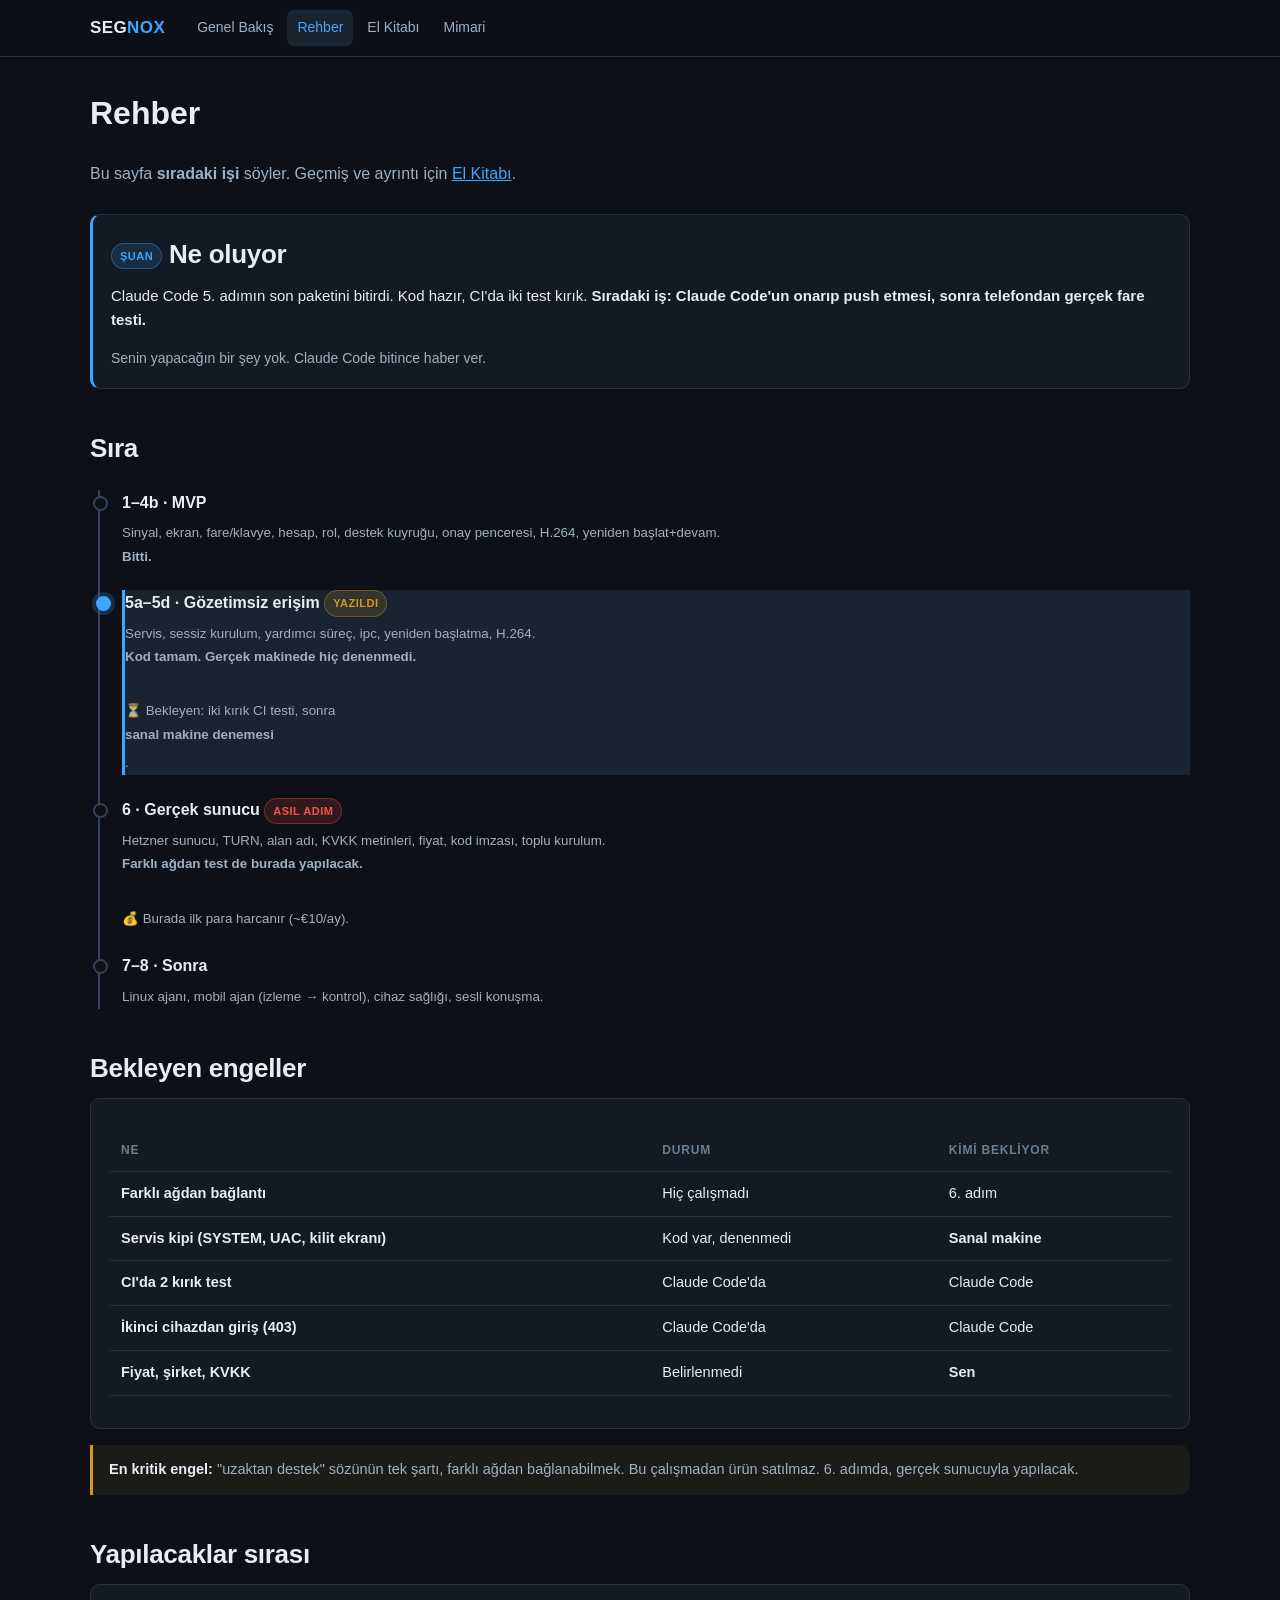
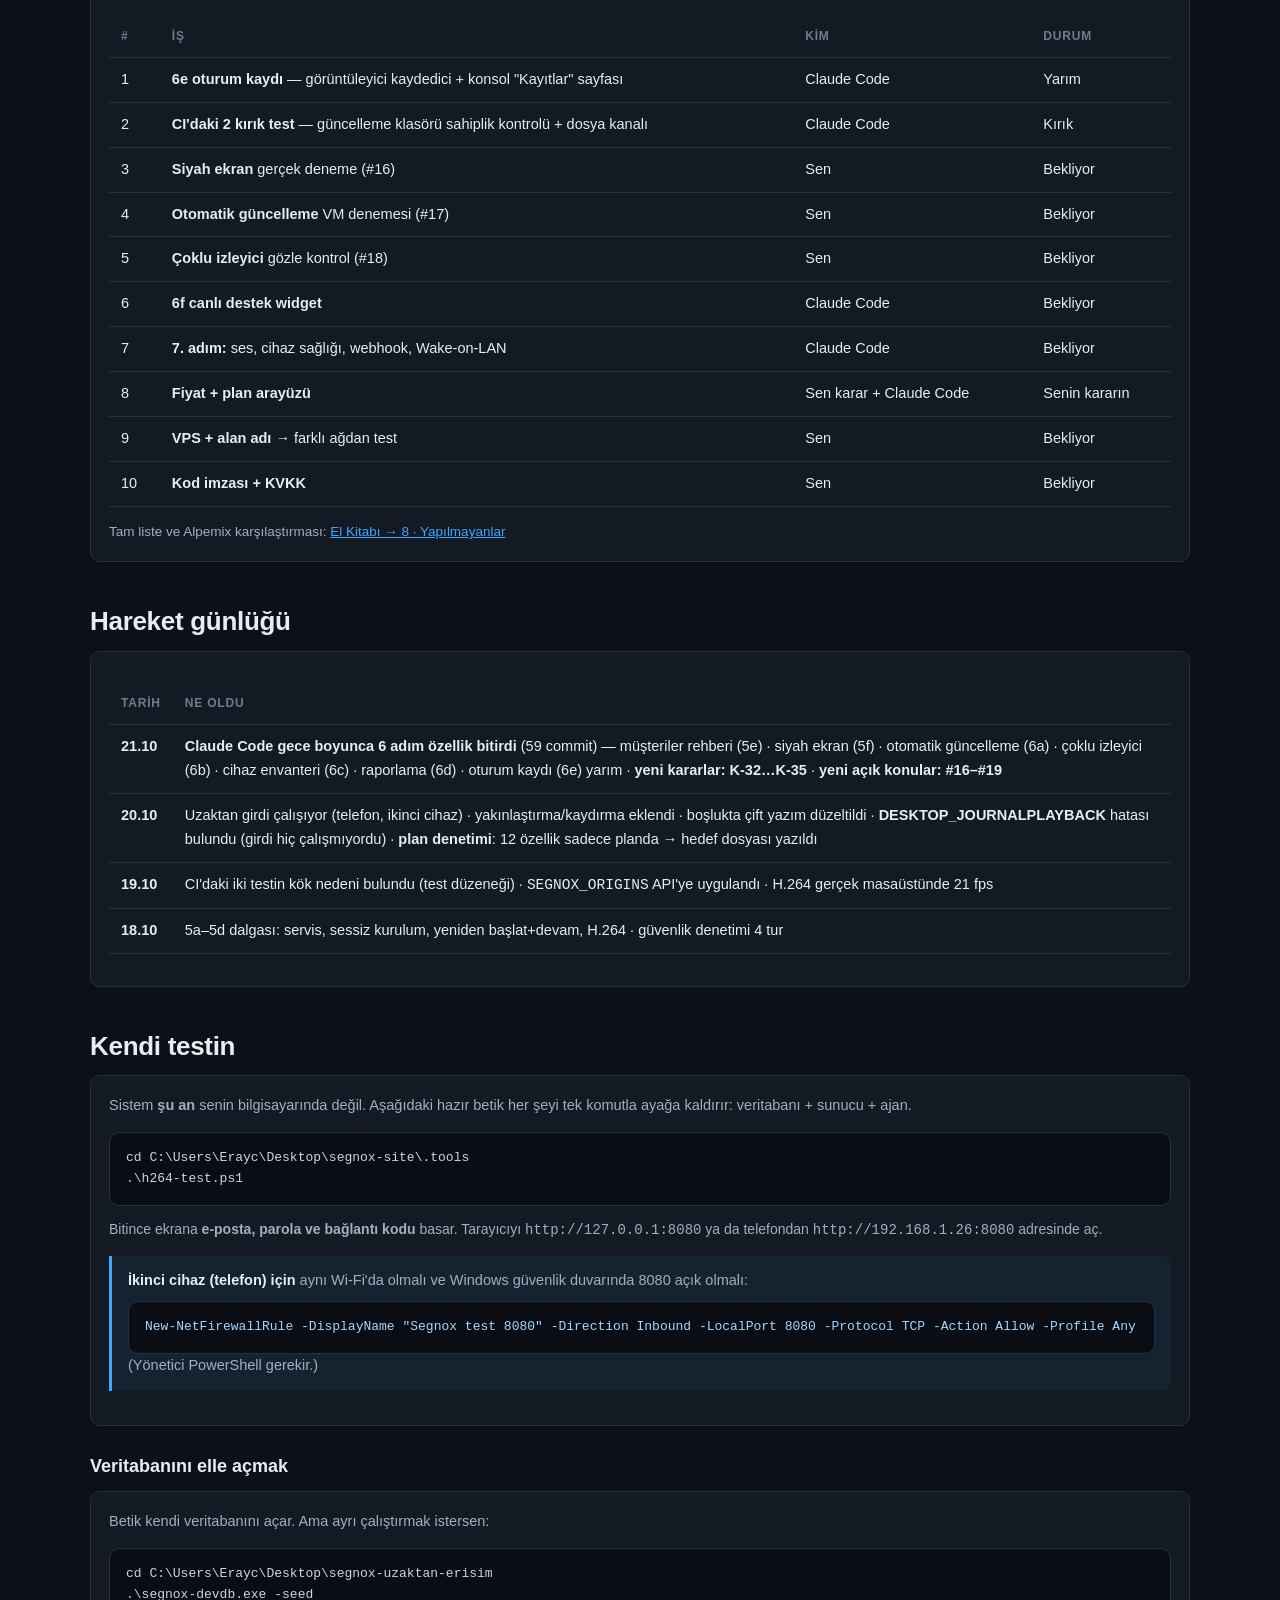
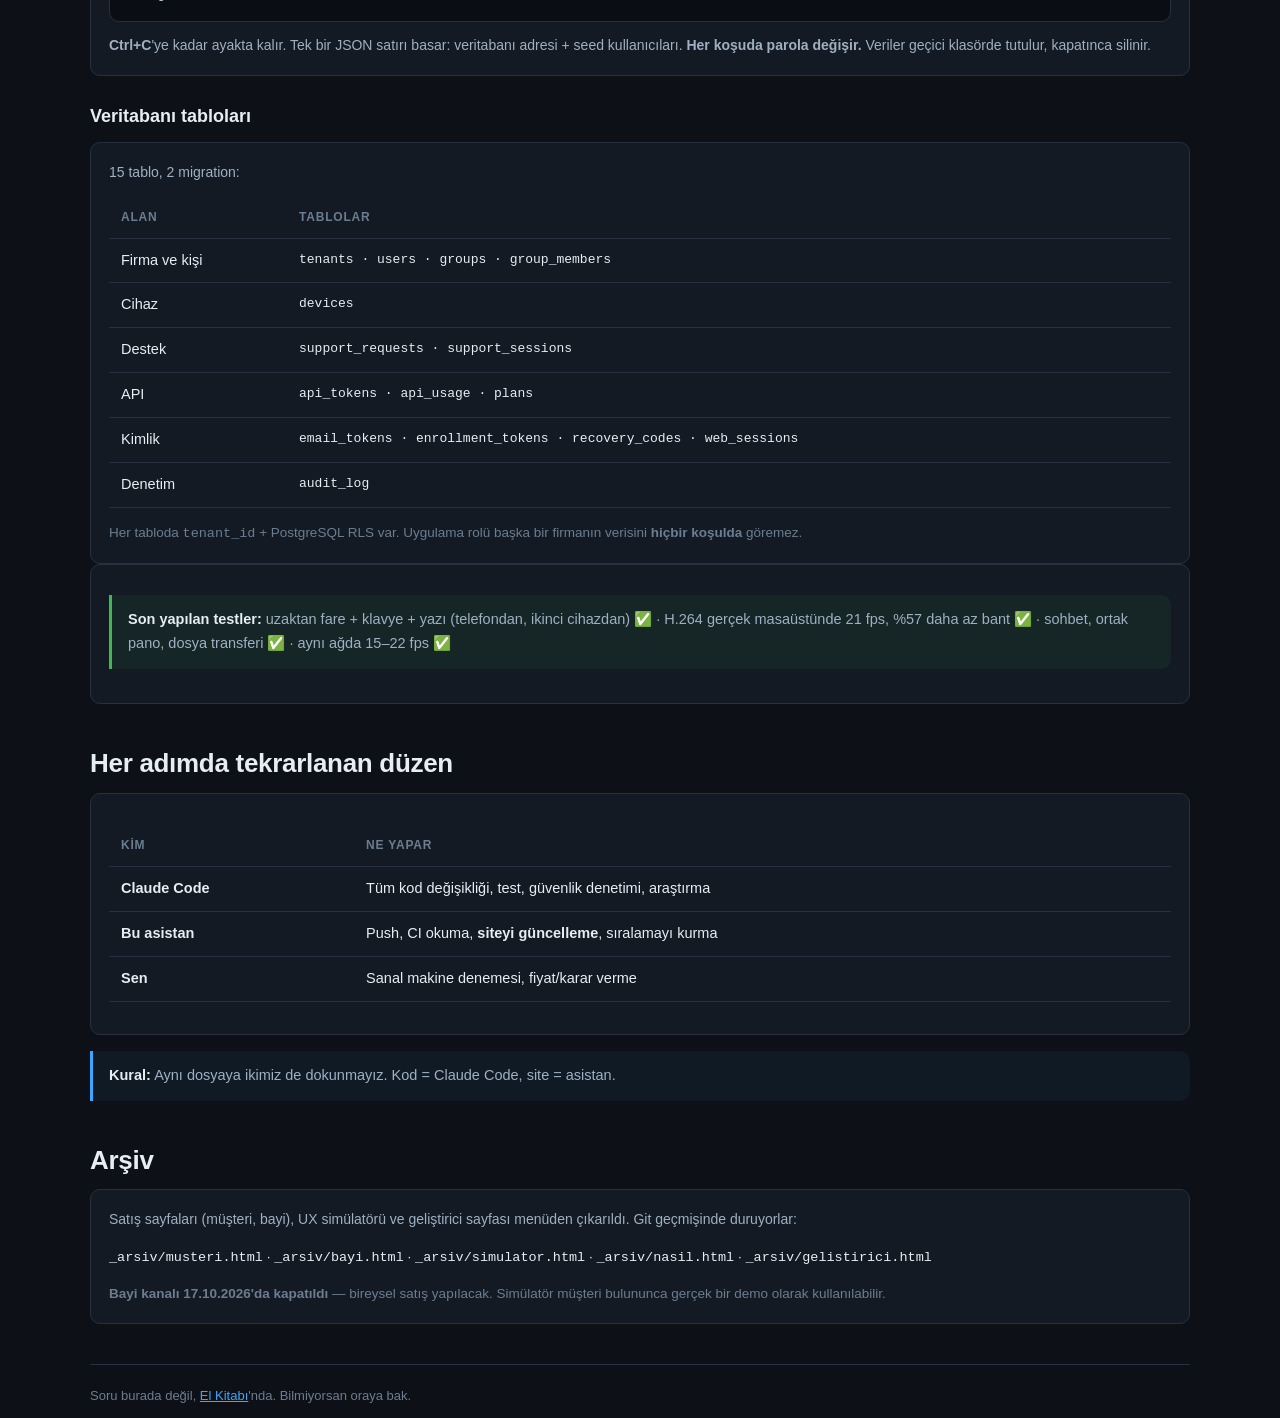
==== basla.html @ 02cedf03 "Site 21.10: 6 adim ozellik bitti (musteriler, siyah ekran, guncelleme, coklu izleyici, envanter, rap" ====
<!DOCTYPE html>
<html lang="tr">
<head>
<meta charset="utf-8">
<meta name="viewport" content="width=device-width,initial-scale=1">
<title>Segnox — Rehber</title>
<meta name="description" content="Segnox'un sıradaki adımları ve test sırası.">
<link rel="stylesheet" href="assets/style.css">
<style>
  .now { border-left:3px solid var(--acc); background:var(--bg3) }
  code.i { background:var(--bg3); border:1px solid var(--line2); border-radius:5px;
           padding:1px 6px; font-family:var(--mono); font-size:13px; color:var(--acc) }
</style>
</head>
<body>

<nav class="top">
  <div class="wrap">
    <a class="brand" href="index.html">SEG<span>NOX</span></a>
    <div class="links">
      <a href="index.html">Genel Bak&#305;&#351;</a>
      <a href="basla.html" class="on">Rehber</a>
      <a href="bilgi.html">El Kitab&#305;</a>
      <a href="mimari.html">Mimari</a>
    </div>
  </div>
</nav>

<div class="wrap">

<h1 style="margin-top:30px">Rehber</h1>
<p class="sub">Bu sayfa <b>sıradaki işi</b> söyler. Geçmiş ve ayrıntı için
<a href="bilgi.html">El Kitabı</a>.</p>

<!-- ============ SIMDI ============ -->
<div class="card" style="border-left:3px solid var(--acc);margin-top:22px">
  <h2 style="margin-top:0"><span class="badge b-info">&#351;UAN</span> Ne oluyor</h2>
  <p style="font-size:15px">
    Claude Code 5. adımın son paketini bitirdi. Kod hazır, CI'da iki test kırık.
    <b>Sıradaki iş: Claude Code'un onarıp push etmesi, sonra telefondan gerçek
    fare testi.</b>
  </p>
  <p style="font-size:14px;color:var(--fg2)">
    Senin yapacağın bir şey yok. Claude Code bitince haber ver.
  </p>
</div>

<!-- ============ ADIMLAR ============ -->
<h2 style="margin-top:38px">Sıra</h2>

<div class="tl">
  <div class="ev done">
    <b>1–4b · MVP</b>
    <small>Sinyal, ekran, fare/klavye, hesap, rol, destek kuyruğu, onay penceresi,
      H.264, yeniden başlat+devam. <b>Bitti.</b></small>
  </div>
  <div class="ev now">
    <b>5a–5d · Gözetimsiz erişim <span class="badge b-warn">YAZILDI</span></b>
    <small>
      Servis, sessiz kurulum, yardımcı süreç, ipc, yeniden başlatma, H.264.
      <b>Kod tamam. Gerçek makinede hiç denenmedi.</b><br>
      ⏳ Bekleyen: iki kırık CI testi, sonra <b>sanal makine denemesi</b>.
    </small>
  </div>
  <div class="ev">
    <b>6 · Gerçek sunucu <span class="badge b-bad">ASIL ADIM</span></b>
    <small>Hetzner sunucu, TURN, alan adı, KVKK metinleri, fiyat, kod imzası,
      toplu kurulum. <b>Farklı ağdan test de burada yapılacak.</b><br>
      💰 Burada ilk para harcanır (~€10/ay).
    </small>
  </div>
  <div class="ev">
    <b>7–8 · Sonra</b>
    <small>Linux ajanı, mobil ajan (izleme → kontrol), cihaz sağlığı,
      sesli konuşma.</small>
  </div>
</div>

<!-- ============ ENGELLI ============ -->
<h2 style="margin-top:38px">Bekleyen engeller</h2>

<div class="card">
<table>
<tr><th>Ne</th><th>Durum</th><th>Kimi bekliyor</th></tr>
<tr><td><b>Farklı ağdan bağlantı</b></td>
    <td class="no">Hiç çalışmadı</td><td>6. adım</td></tr>
<tr><td><b>Servis kipi (SYSTEM, UAC, kilit ekranı)</b></td>
    <td class="warn2">Kod var, denenmedi</td><td><b>Sanal makine</b></td></tr>
<tr><td><b>CI'da 2 kırık test</b></td>
    <td class="warn2">Claude Code'da</td><td>Claude Code</td></tr>
<tr><td><b>İkinci cihazdan giriş (403)</b></td>
    <td class="warn2">Claude Code'da</td><td>Claude Code</td></tr>
<tr><td><b>Fiyat, şirket, KVKK</b></td>
    <td class="no">Belirlenmedi</td><td><b>Sen</b></td></tr>
</table>
</div>

<div class="note warn">
  <b>En kritik engel:</b> "uzaktan destek" sözünün tek şartı, farklı ağdan
  bağlanabilmek. Bu çalışmadan ürün satılmaz. 6. adımda, gerçek sunucuyla
  yapılacak.
</div>

<!-- ============ YAPILACAKLAR ============ -->
<h2 style="margin-top:38px">Yapılacaklar sırası</h2>

<div class="card">
<table>
<tr><th>#</th><th>İş</th><th>Kim</th><th>Durum</th></tr>
<tr><td>1</td><td><b>6e oturum kaydı</b> — görüntüleyici kaydedici + konsol "Kayıtlar" sayfası</td>
    <td>Claude Code</td><td class="warn2">Yarım</td></tr>
<tr><td>2</td><td><b>CI'daki 2 kırık test</b> — güncelleme klasörü sahiplik kontrolü + dosya kanalı</td>
    <td>Claude Code</td><td class="no">Kırık</td></tr>
<tr><td>3</td><td><b>Siyah ekran</b> gerçek deneme (#16)</td><td>Sen</td>
    <td class="warn2">Bekliyor</td></tr>
<tr><td>4</td><td><b>Otomatik güncelleme</b> VM denemesi (#17)</td><td>Sen</td>
    <td class="warn2">Bekliyor</td></tr>
<tr><td>5</td><td><b>Çoklu izleyici</b> gözle kontrol (#18)</td><td>Sen</td>
    <td class="warn2">Bekliyor</td></tr>
<tr><td>6</td><td><b>6f canlı destek widget</b></td><td>Claude Code</td><td class="no">Bekliyor</td></tr>
<tr><td>7</td><td><b>7. adım:</b> ses, cihaz sağlığı, webhook, Wake-on-LAN</td>
    <td>Claude Code</td><td class="no">Bekliyor</td></tr>
<tr><td>8</td><td><b>Fiyat + plan arayüzü</b></td><td>Sen karar + Claude Code</td>
    <td class="no">Senin kararın</td></tr>
<tr><td>9</td><td><b>VPS + alan adı</b> → farklı ağdan test</td><td>Sen</td>
    <td class="no">Bekliyor</td></tr>
<tr><td>10</td><td><b>Kod imzası + KVKK</b></td><td>Sen</td><td class="no">Bekliyor</td></tr>
</table>
<p style="font-size:13.5px;color:var(--fg2);margin-top:12px">
  Tam liste ve Alpemix karşılaştırması:
  <a href="bilgi.html#yapilmayanlar">El Kitabı → 8 · Yapılmayanlar</a>
</p>
</div>

<!-- ============ HAREKET GUNLUGU ============ -->
<h2 style="margin-top:38px">Hareket günlüğü</h2>

<div class="card">
<table>
<tr><th>Tarih</th><th>Ne oldu</th></tr>
<tr><td><b>21.10</b></td>
    <td><b>Claude Code gece boyunca 6 adım özellik bitirdi</b> (59 commit) —
        müşteriler rehberi (5e) · siyah ekran (5f) · otomatik güncelleme (6a) ·
        çoklu izleyici (6b) · cihaz envanteri (6c) · raporlama (6d) ·
        oturum kaydı (6e) yarım ·
        <b>yeni kararlar: K-32…K-35</b> · <b>yeni açık konular: #16–#19</b></td></tr>
<tr><td><b>20.10</b></td>
    <td>Uzaktan girdi çalışıyor (telefon, ikinci cihaz) ·
        yakınlaştırma/kaydırma eklendi · boşlukta çift yazım düzeltildi ·
        <b>DESKTOP_JOURNALPLAYBACK</b> hatası bulundu (girdi hiç çalışmıyordu) ·
        <b>plan denetimi</b>: 12 özellik sadece planda → hedef dosyası yazıldı</td></tr>
<tr><td><b>19.10</b></td>
    <td>CI'daki iki testin kök nedeni bulundu (test düzeneği) ·
        <code class="mono">SEGNOX_ORIGINS</code> API'ye uygulandı ·
        H.264 gerçek masaüstünde 21 fps</td></tr>
<tr><td><b>18.10</b></td>
    <td>5a–5d dalgası: servis, sessiz kurulum, yeniden başlat+devam, H.264 ·
        güvenlik denetimi 4 tur</td></tr>
</table>
</div>

<!-- ============ KENDI TESTIN ============ -->
<h2 style="margin-top:38px">Kendi testin</h2>

<div class="card">
  <p style="font-size:14.5px;color:var(--fg2)">
    Sistem <b>şu an</b> senin bilgisayarında değil. Aşağıdaki hazır betik her şeyi
    tek komutla ayağa kaldırır: veritabanı + sunucu + ajan.
  </p>
  <pre style="margin:12px 0"><code>cd C:\Users\Erayc\Desktop\segnox-site\.tools
.\h264-test.ps1</code></pre>
  <p style="font-size:14px;color:var(--fg2)">
    Bitince ekrana <b>e-posta, parola ve bağlantı kodu</b> basar. Tarayıcıyı
    <span class="mono">http://127.0.0.1:8080</span> ya da telefondan
    <span class="mono">http://192.168.1.26:8080</span> adresinde aç.
  </p>
  <div class="note" style="margin-top:12px">
    <b>İkinci cihaz (telefon) için</b> aynı Wi-Fi'da olmalı ve Windows güvenlik
    duvarında 8080 açık olmalı:
    <pre style="margin:8px 0 0"><code>New-NetFirewallRule -DisplayName "Segnox test 8080" -Direction Inbound -LocalPort 8080 -Protocol TCP -Action Allow -Profile Any</code></pre>
    (Yönetici PowerShell gerekir.)
  </div>
</div>

<h3 style="margin-top:26px">Veritabanını elle açmak</h3>
<div class="card">
  <p style="font-size:14.5px;color:var(--fg2)">
    Betik kendi veritabanını açar. Ama ayrı çalıştırmak istersen:
  </p>
  <pre style="margin:12px 0"><code>cd C:\Users\Erayc\Desktop\segnox-uzaktan-erisim
.\segnox-devdb.exe -seed</code></pre>
  <p style="font-size:14px;color:var(--fg2)">
    <b>Ctrl+C</b>'ye kadar ayakta kalır. Tek bir JSON satırı basar: veritabanı
    adresi + seed kullanıcıları. <b>Her koşuda parola değişir.</b>
    Veriler geçici klasörde tutulur, kapatınca silinir.
  </p>
</div>

<h3 style="margin-top:26px">Veritabanı tabloları</h3>
<div class="card">
  <p style="font-size:14px;color:var(--fg2)">15 tablo, 2 migration:</p>
  <table>
    <tr><th>Alan</th><th>Tablolar</th></tr>
    <tr><td>Firma ve kişi</td><td class="mono">tenants · users · groups · group_members</td></tr>
    <tr><td>Cihaz</td><td class="mono">devices</td></tr>
    <tr><td>Destek</td><td class="mono">support_requests · support_sessions</td></tr>
    <tr><td>API</td><td class="mono">api_tokens · api_usage · plans</td></tr>
    <tr><td>Kimlik</td><td class="mono">email_tokens · enrollment_tokens · recovery_codes · web_sessions</td></tr>
    <tr><td>Denetim</td><td class="mono">audit_log</td></tr>
  </table>
  <p style="font-size:13.5px;color:var(--fg3);margin-top:10px">
    Her tabloda <span class="mono">tenant_id</span> + PostgreSQL RLS var. Uygulama
    rolü başka bir firmanın verisini <b>hiçbir koşulda</b> göremez.
  </p>
</div>

<div class="card">
  <div class="note ok" style="margin-top:12px">
    <b>Son yapılan testler:</b> uzaktan fare + klavye + yazı (telefondan, ikinci
    cihazdan) ✅ · H.264 gerçek masaüstünde 21 fps, %57 daha az bant ✅ ·
    sohbet, ortak pano, dosya transferi ✅ · aynı ağda 15–22 fps ✅
  </div>
</div>

<!-- ============ DUZENLI YAPILANLAR ============ -->
<h2 style="margin-top:38px">Her adımda tekrarlanan düzen</h2>

<div class="card">
<table>
<tr><th>Kim</th><th>Ne yapar</th></tr>
<tr><td><b>Claude Code</b></td><td>Tüm kod değişikliği, test, güvenlik denetimi, araştırma</td></tr>
<tr><td><b>Bu asistan</b></td><td>Push, CI okuma, <b>siteyi güncelleme</b>, sıralamayı kurma</td></tr>
<tr><td><b>Sen</b></td><td>Sanal makine denemesi, fiyat/karar verme</td></tr>
</table>
</div>

<div class="note">
  <b>Kural:</b> Aynı dosyaya ikimiz de dokunmayız. Kod = Claude Code,
  site = asistan.
</div>

<!-- ============ ARSIP ============ -->
<h2 style="margin-top:38px">Arşiv</h2>

<div class="card">
  <p style="font-size:14px;color:var(--fg2)">
    Satış sayfaları (müşteri, bayi), UX simülatörü ve geliştirici sayfası
    menüden çıkarıldı. Git geçmişinde duruyorlar:
  </p>
  <p style="font-size:13.5px;margin-top:10px">
    <span class="mono">_arsiv/musteri.html</span> ·
    <span class="mono">_arsiv/bayi.html</span> ·
    <span class="mono">_arsiv/simulator.html</span> ·
    <span class="mono">_arsiv/nasil.html</span> ·
    <span class="mono">_arsiv/gelistirici.html</span>
  </p>
  <p style="font-size:13.5px;color:var(--fg3);margin-top:12px">
    <b>Bayi kanalı 17.10.2026'da kapatıldı</b> — bireysel satış yapılacak.
    Simülatör müşteri bulununca gerçek bir demo olarak kullanılabilir.
  </p>
</div>

<p style="color:var(--fg3);font-size:13px;margin-top:40px;padding-top:20px;border-top:1px solid var(--line)">
  Soru burada değil, <a href="bilgi.html">El Kitabı</a>'nda. Bilmiyorsan oraya bak.
</p>

</div>
</body>
</html>
---- assets/style.css ----
/* Segnox — ürün sitesi. Tek dosya, harici bağımlılık yok. */

:root {
  --bg: #0d1117;
  --bg2: #131a23;
  --bg3: #1a2330;
  --line: #253141;
  --line2: #33415a;
  --fg: #e6edf3;
  --fg2: #9fb0c3;
  --fg3: #6b7d91;
  --acc: #3ea6ff;
  --acc2: #1f7fd4;
  --ok: #3fb950;
  --warn: #d29922;
  --bad: #f85149;
  --pur: #a371f7;
  --r: 10px;
  --mono: ui-monospace, "Cascadia Code", "SF Mono", Menlo, Consolas, monospace;
}

* { box-sizing: border-box; }

html { scroll-behavior: smooth; }

body {
  margin: 0;
  background: var(--bg);
  color: var(--fg);
  font: 16px/1.65 -apple-system, "Segoe UI", Roboto, Helvetica, Arial, sans-serif;
  -webkit-font-smoothing: antialiased;
}

code, pre, .mono { font-family: var(--mono); }

/* ---------- layout ---------- */
.wrap { max-width: 1140px; margin: 0 auto; padding: 0 20px; }

nav.top {
  position: sticky; top: 0; z-index: 50;
  background: rgba(13,17,23,.88);
  backdrop-filter: blur(12px);
  border-bottom: 1px solid var(--line);
}
nav.top .wrap {
  display: flex; align-items: center; gap: 22px;
  height: 56px; flex-wrap: wrap;
}
nav.top .brand {
  font-weight: 700; letter-spacing: .4px; font-size: 17px;
  color: var(--fg); text-decoration: none; white-space: nowrap;
}
nav.top .brand span { color: var(--acc); }
nav.top .links { display: flex; gap: 4px; flex-wrap: wrap; }
nav.top .links a {
  color: var(--fg2); text-decoration: none; font-size: 14px;
  padding: 6px 10px; border-radius: 7px;
}
nav.top .links a:hover { background: var(--bg3); color: var(--fg); }
nav.top .links a.on { background: var(--bg3); color: var(--acc); }

header.hero {
  padding: 64px 0 40px;
  border-bottom: 1px solid var(--line);
  background:
    radial-gradient(900px 380px at 15% -10%, rgba(62,166,255,.14), transparent 70%),
    radial-gradient(700px 320px at 85% 0%, rgba(163,113,247,.10), transparent 70%);
}
header.hero h1 { font-size: 38px; line-height: 1.2; margin: 0 0 14px; letter-spacing: -.5px; }
header.hero p { font-size: 18px; color: var(--fg2); max-width: 760px; margin: 0 0 22px; }
.eyebrow {
  font-size: 12px; letter-spacing: 1.6px; text-transform: uppercase;
  color: var(--acc); font-weight: 700; margin-bottom: 12px;
}

section { padding: 46px 0; border-bottom: 1px solid var(--line); }
section:last-of-type { border-bottom: 0; }

h2 {
  font-size: 26px; margin: 0 0 8px; letter-spacing: -.3px;
}
h2 .n { color: var(--acc3, var(--acc)); font-weight: 400; margin-right: 10px; }
.sub { color: var(--fg2); margin: 0 0 26px; max-width: 820px; }
h3 { font-size: 18px; margin: 30px 0 10px; }
h4 { font-size: 15px; margin: 20px 0 8px; color: var(--fg); }
p { margin: 0 0 14px; }
a { color: var(--acc); }

/* ---------- grid / kart ---------- */
.grid { display: grid; gap: 14px; }
.g2 { grid-template-columns: repeat(2,1fr); }
.g3 { grid-template-columns: repeat(3,1fr); }
.g4 { grid-template-columns: repeat(4,1fr); }
@media (max-width: 900px) { .g3, .g4 { grid-template-columns: repeat(2,1fr); } }
@media (max-width: 620px) { .g2, .g3, .g4 { grid-template-columns: 1fr; } }

.card {
  background: var(--bg2); border: 1px solid var(--line);
  border-radius: var(--r); padding: 18px;
}
.card h3, .card h4 { margin-top: 0; }
.card p:last-child { margin-bottom: 0; }
.card.tight { padding: 14px 16px; }

.roles { display: grid; grid-template-columns: repeat(3,1fr); gap: 14px; }
@media (max-width: 760px) { .roles { grid-template-columns: 1fr; } }
.role {
  display: block; text-decoration: none; color: inherit;
  background: var(--bg2); border: 1px solid var(--line);
  border-radius: var(--r); padding: 22px; transition: .15s;
}
.role:hover { border-color: var(--acc); transform: translateY(-2px); }
.role .ic { font-size: 26px; margin-bottom: 10px; }
.role b { display: block; font-size: 17px; margin-bottom: 6px; }
.role small { color: var(--fg2); line-height: 1.55; display: block; }

/* ---------- rozet ---------- */
.badge {
  display: inline-block; font-size: 11px; font-weight: 700;
  padding: 3px 8px; border-radius: 20px; letter-spacing: .5px;
  text-transform: uppercase; vertical-align: middle;
}
.b-ok   { background: rgba(63,185,80,.15);  color: var(--ok);   border: 1px solid rgba(63,185,80,.35); }
.b-warn { background: rgba(210,153,34,.15); color: var(--warn); border: 1px solid rgba(210,153,34,.35); }
.b-bad  { background: rgba(248,81,73,.15);  color: var(--bad);  border: 1px solid rgba(248,81,73,.35); }
.b-info { background: rgba(62,166,255,.14); color: var(--acc);  border: 1px solid rgba(62,166,255,.35); }
.b-mut  { background: var(--bg3); color: var(--fg3); border: 1px solid var(--line2); }
.b-pur  { background: rgba(163,113,247,.14);color: var(--pur); border: 1px solid rgba(163,113,247,.35); }

/* ---------- tablo ---------- */
table { width: 100%; border-collapse: collapse; margin: 14px 0; font-size: 14.5px; }
th, td { text-align: left; padding: 10px 12px; border-bottom: 1px solid var(--line); vertical-align: top; }
th { color: var(--fg3); font-size: 12px; text-transform: uppercase; letter-spacing: .8px; font-weight: 700; }
tbody tr:hover { background: var(--bg2); }
td.mono, th.mono { font-family: var(--mono); font-size: 13px; }
.tbl-wrap { overflow-x: auto; border: 1px solid var(--line); border-radius: var(--r); }

/* ---------- kod ---------- */
pre {
  background: #0a0e14; border: 1px solid var(--line);
  border-radius: var(--r); padding: 15px 16px; overflow-x: auto;
  font-size: 13px; line-height: 1.6; margin: 12px 0;
}
pre code { color: #c9d5e3; }
.c-cm { color: #6b7d91; }
.c-ok { color: var(--ok); }
.c-wa { color: var(--warn); }
.c-ba { color: var(--bad); }
.c-in { color: var(--acc); }
.c-key { color: var(--pur); }

code.inl {
  background: var(--bg3); border: 1px solid var(--line);
  padding: 1px 6px; border-radius: 5px; font-size: 13px; color: #a5d6ff;
}

/* ---------- akış kutuları ---------- */
.flow { display: flex; flex-wrap: wrap; align-items: stretch; gap: 8px; margin: 18px 0; }
.flow .step {
  flex: 1 1 150px; min-width: 140px;
  background: var(--bg2); border: 1px solid var(--line2);
  border-radius: var(--r); padding: 13px 14px; position: relative;
}
.flow .step .k {
  font-size: 11px; font-weight: 700; color: var(--acc);
  letter-spacing: 1px; margin-bottom: 5px;
}
.flow .step b { font-size: 14px; display: block; margin-bottom: 5px; }
.flow .step small { color: var(--fg2); line-height: 1.5; display: block; }
.flow .step.done { border-color: rgba(63,185,80,.45); }
.flow .step.done .k { color: var(--ok); }
.flow .step.next { border-color: rgba(62,166,255,.45); background: rgba(62,166,255,.05); }
.flow .step.late { border-color: var(--line); opacity: .72; }
@media (max-width: 720px) { .flow { flex-direction: column; } }

/* ---------- timeline ---------- */
.tl { border-left: 2px solid var(--line2); margin: 20px 0 20px 8px; padding-left: 22px; }
.tl .ev { position: relative; margin-bottom: 22px; }
.tl .ev::before {
  content: ''; position: absolute; left: -29px; top: 6px;
  width: 11px; height: 11px; border-radius: 50%;
  background: var(--bg); border: 2px solid var(--line2);
}
.tl .ev.ok::before { border-color: var(--ok); background: var(--ok); }
.tl .ev.now::before { border-color: var(--acc); background: var(--acc); box-shadow: 0 0 0 4px rgba(62,166,255,.2); }
.tl .ev b { display: block; margin-bottom: 3px; }
.tl .ev small { color: var(--fg2); }

/* ---------- metric ---------- */
.metrics { display: grid; grid-template-columns: repeat(4,1fr); gap: 12px; margin: 18px 0; }
@media (max-width: 760px) { .metrics { grid-template-columns: repeat(2,1fr); } }
.metric {
  background: var(--bg2); border: 1px solid var(--line);
  border-radius: var(--r); padding: 16px; text-align: center;
}
.metric .v { font-size: 25px; font-weight: 700; color: var(--acc); font-family: var(--mono); }
.metric .l { font-size: 12.5px; color: var(--fg2); margin-top: 5px; line-height: 1.45; }

/* ---------- uyari ---------- */
.note {
  border-left: 3px solid var(--acc); background: rgba(62,166,255,.06);
  border-radius: 0 var(--r) var(--r) 0; padding: 13px 16px; margin: 16px 0;
  font-size: 14.5px; color: var(--fg2);
}
.note.warn { border-color: var(--warn); background: rgba(210,153,34,.07); }
.note.bad  { border-color: var(--bad);  background: rgba(248,81,73,.07); }
.note.ok   { border-color: var(--ok);   background: rgba(63,185,80,.07); }
.note b { color: var(--fg); }
.note code { color: #a5d6ff; }

/* ---------- kontrol listesi ---------- */
ul.chk { list-style: none; padding: 0; margin: 12px 0; }
ul.chk li { padding: 7px 0 7px 26px; position: relative; border-bottom: 1px solid var(--line); font-size: 14.5px; }
ul.chk li:last-child { border-bottom: 0; }
ul.chk li::before { content: '▸'; position: absolute; left: 6px; color: var(--acc); }
ul.chk.no li::before { content: '✕'; color: var(--bad); }
ul.chk.yes li::before { content: '✓'; color: var(--ok); }

/* ---------- sekme ---------- */
.tabs { display: flex; gap: 6px; flex-wrap: wrap; margin: 18px 0 0; border-bottom: 1px solid var(--line); }
.tabs button {
  background: none; border: 0; border-bottom: 2px solid transparent;
  color: var(--fg2); padding: 9px 15px; cursor: pointer;
  font: inherit; font-size: 14.5px; font-weight: 600;
}
.tabs button:hover { color: var(--fg); }
.tabs button.on { color: var(--acc); border-bottom-color: var(--acc); }
.tabpane { display: none; padding-top: 18px; }
.tabpane.on { display: block; }

/* ---------- svg akislari ---------- */
svg.diagram { width: 100%; height: auto; display: block; margin: 18px 0; }
svg.diagram text { font-family: -apple-system, "Segoe UI", Roboto, sans-serif; }

footer {
  padding: 30px 0 46px; color: var(--fg3); font-size: 13.5px;
  border-top: 1px solid var(--line); margin-top: 20px;
}
footer a { color: var(--fg2); }

.kv { display: grid; grid-template-columns: 168px 1fr; gap: 4px 14px; font-size: 14.5px; margin: 12px 0; }
.kv dt { color: var(--fg3); }
.kv dd { margin: 0; font-family: var(--mono); font-size: 13.5px; }

.pill {
  display: inline-block; background: var(--bg3); border: 1px solid var(--line2);
  border-radius: 6px; padding: 2px 8px; font-family: var(--mono);
  font-size: 12.5px; margin: 2px 4px 2px 0;
}
/* ---------- dugme ---------- */
.btn { display:inline-block; margin-top:4px; padding:8px 16px; border-radius:8px;
       background:var(--acc); color:#04121f; font-weight:600; font-size:14px;
       text-decoration:none; transition:filter .15s ease; }
.btn:hover { filter:brightness(1.1); }
.btn.ghost { background:transparent; color:var(--acc); border:1px solid var(--acc); }
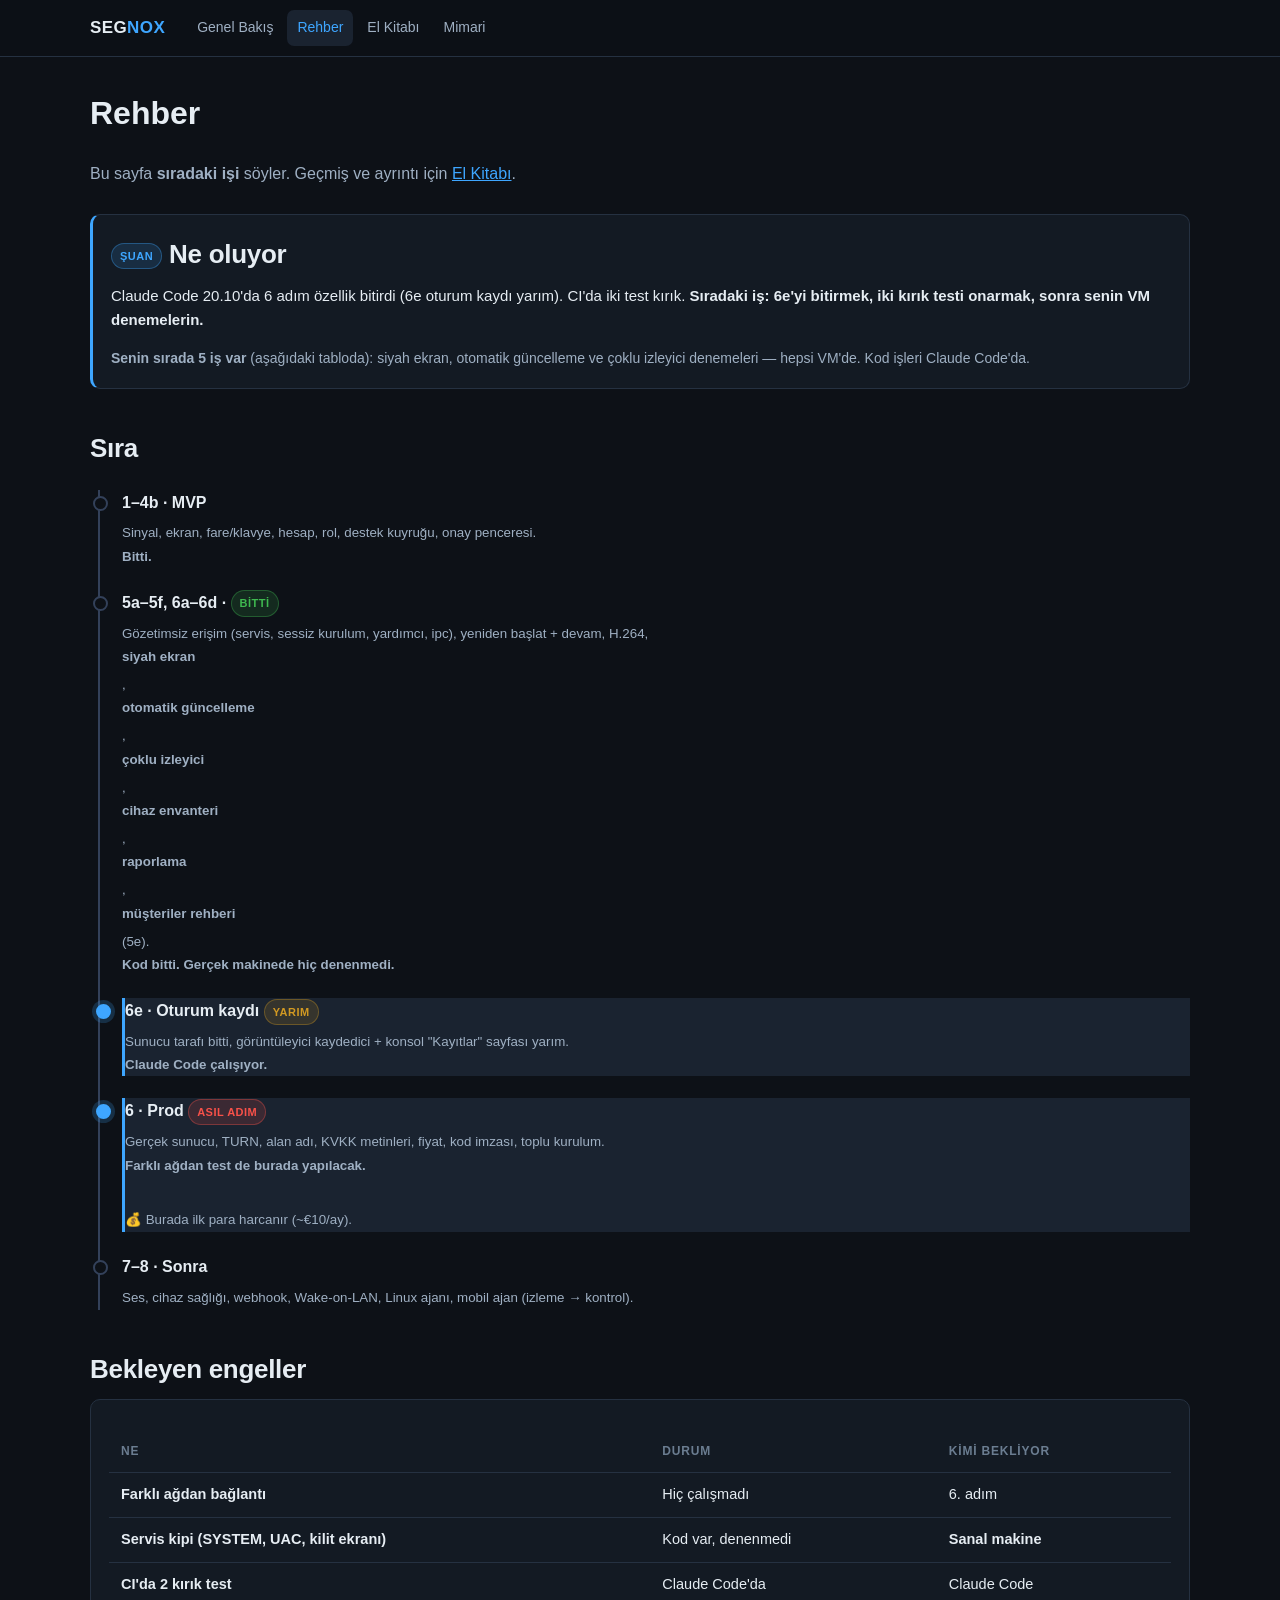
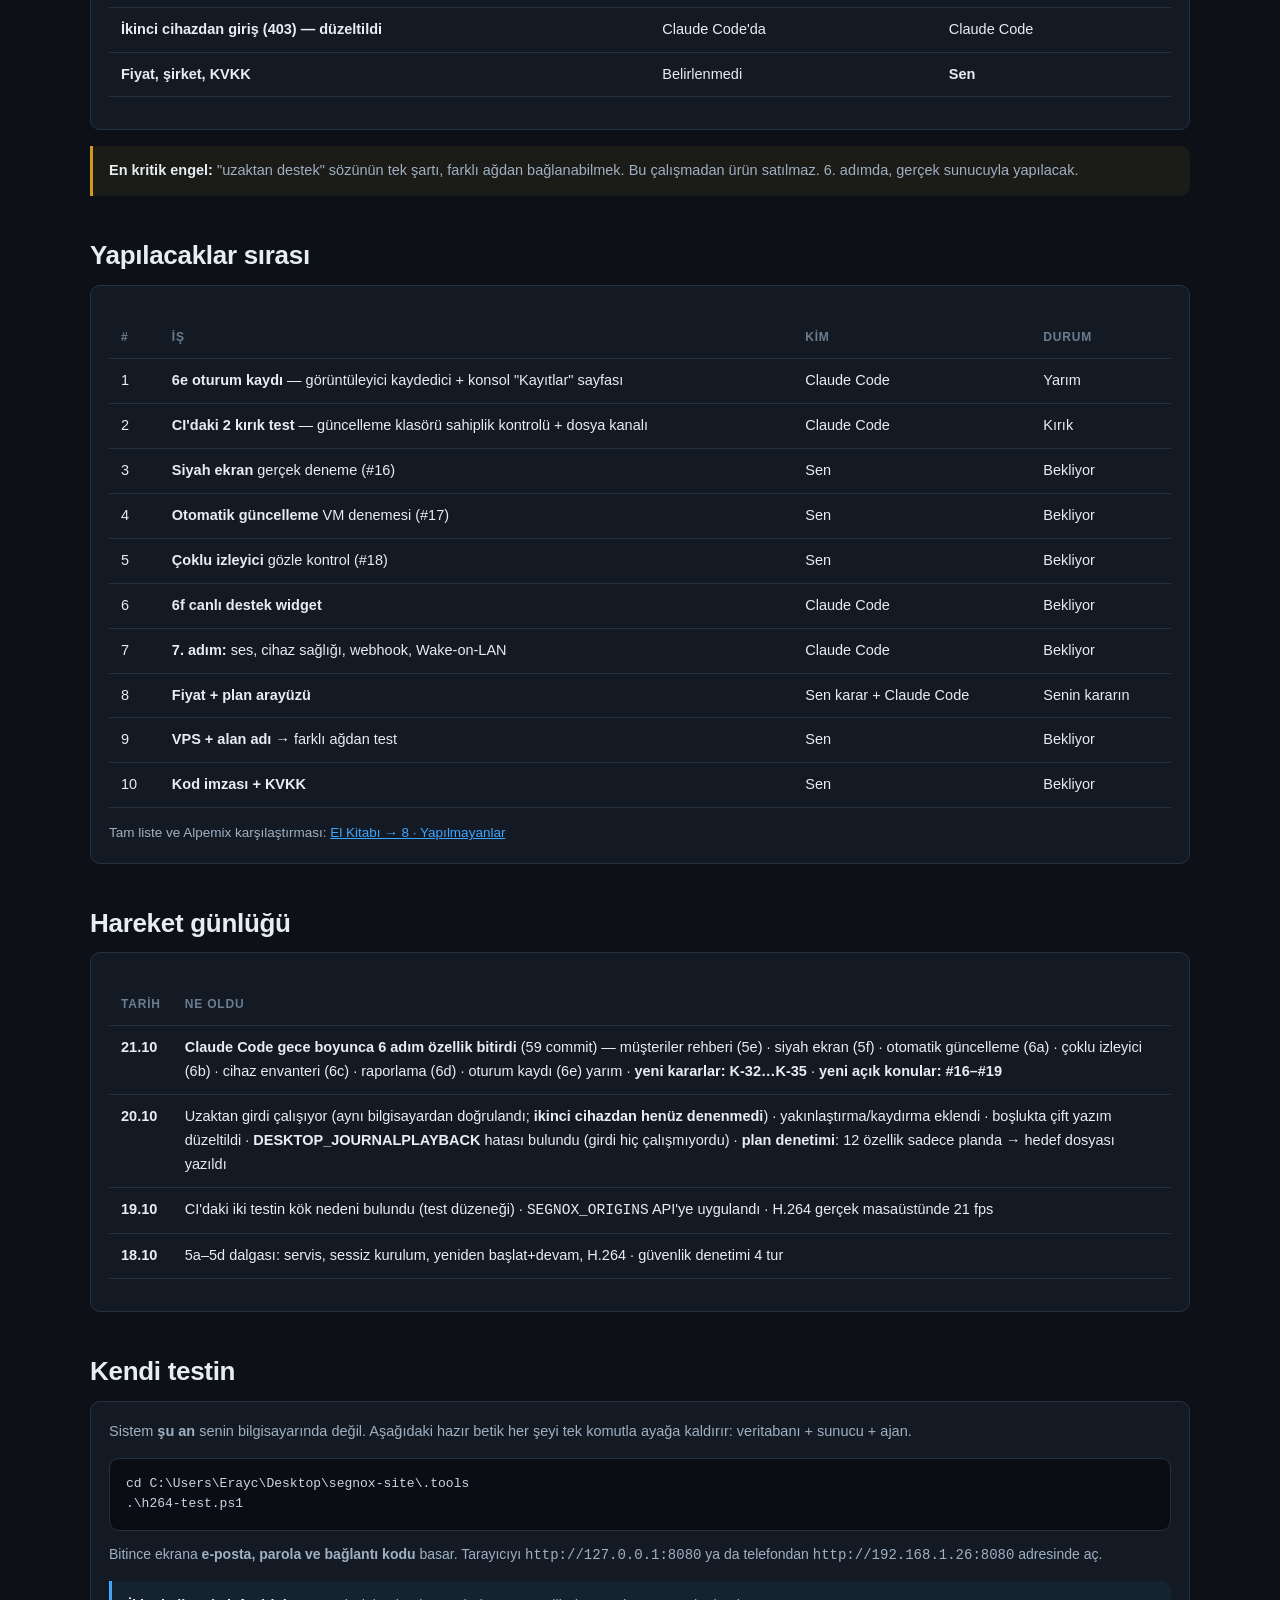
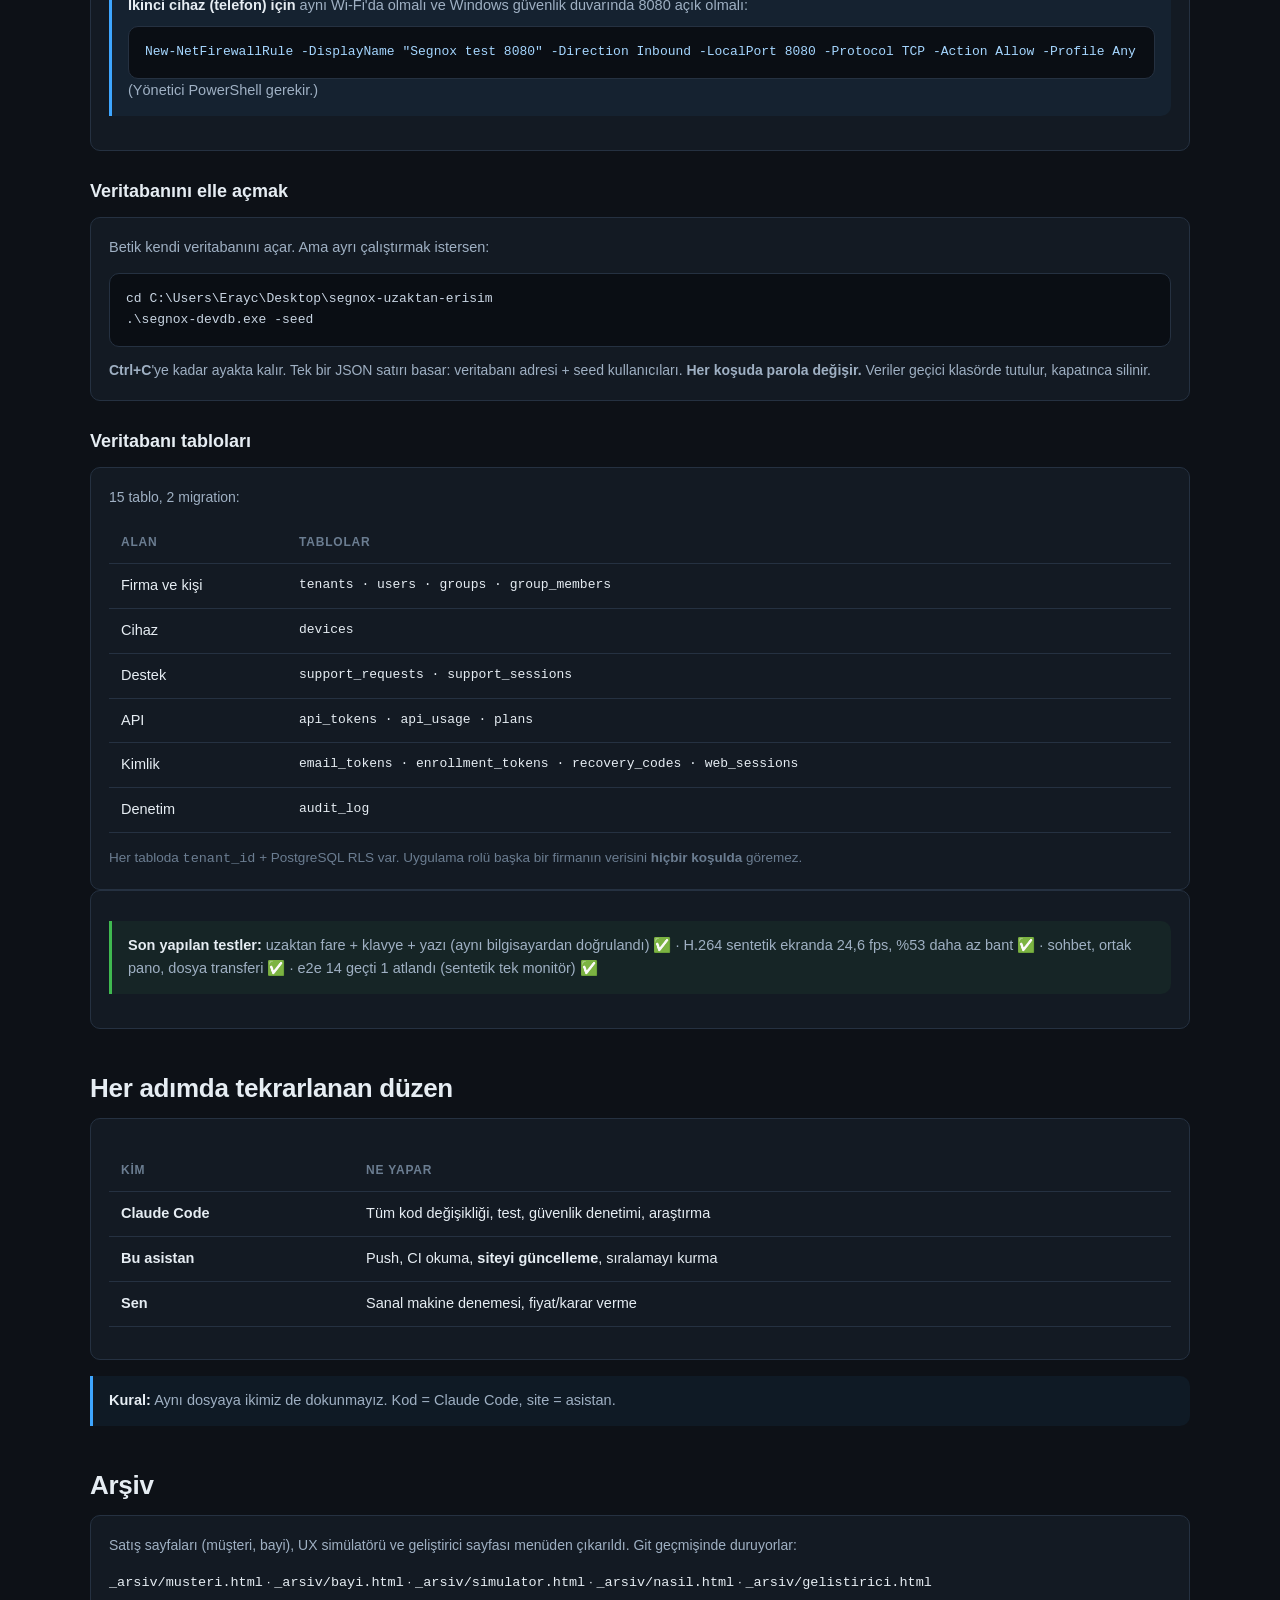
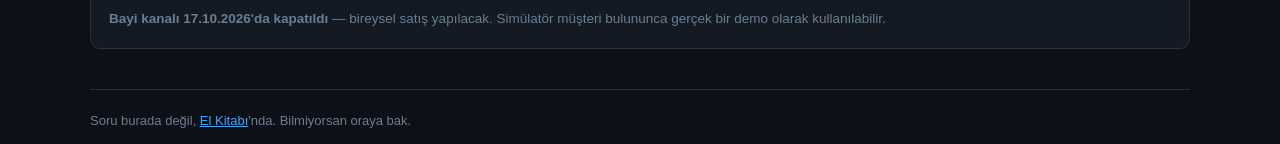
==== commit f9d5ec16: "Site denetim duzeltmeleri: 6 kirik link, H.264 olcum kaynagi, karar/acik konu sayilari, telefon iddi" ====
--- a/basla.html
+++ b/basla.html
@@ -36,12 +36,13 @@
 <div class="card" style="border-left:3px solid var(--acc);margin-top:22px">
   <h2 style="margin-top:0"><span class="badge b-info">&#351;UAN</span> Ne oluyor</h2>
   <p style="font-size:15px">
-    Claude Code 5. adımın son paketini bitirdi. Kod hazır, CI'da iki test kırık.
-    <b>Sıradaki iş: Claude Code'un onarıp push etmesi, sonra telefondan gerçek
-    fare testi.</b>
-  </p>
-  <p style="font-size:14px;color:var(--fg2)">
-    Senin yapacağın bir şey yok. Claude Code bitince haber ver.
+    Claude Code 20.10'da 6 adım özellik bitirdi (6e oturum kaydı yarım). CI'da iki test kırık.
+    <b>Sıradaki iş: 6e'yi bitirmek, iki kırık testi onarmak, sonra senin VM denemelerin.</b>
+  </p>
+  <p style="font-size:14px;color:var(--fg2)">
+    <b>Senin sırada 5 iş var</b> (aşağıdaki tabloda): siyah ekran, otomatik
+    güncelleme ve çoklu izleyici denemeleri — hepsi VM'de. Kod işleri Claude
+    Code'da.
   </p>
 </div>
 
@@ -51,28 +52,37 @@
 <div class="tl">
   <div class="ev done">
     <b>1–4b · MVP</b>
-    <small>Sinyal, ekran, fare/klavye, hesap, rol, destek kuyruğu, onay penceresi,
-      H.264, yeniden başlat+devam. <b>Bitti.</b></small>
+    <small>Sinyal, ekran, fare/klavye, hesap, rol, destek kuyruğu, onay penceresi.
+      <b>Bitti.</b></small>
+  </div>
+  <div class="ev done">
+    <b>5a–5f, 6a–6d · <span class="badge b-ok">BİTTİ</span></b>
+    <small>
+      Gözetimsiz erişim (servis, sessiz kurulum, yardımcı, ipc), yeniden başlat
+      + devam, H.264, <b>siyah ekran</b>, <b>otomatik güncelleme</b>,
+      <b>çoklu izleyici</b>, <b>cihaz envanteri</b>, <b>raporlama</b>,
+      <b>müşteriler rehberi</b> (5e).
+      <b>Kod bitti. Gerçek makinede hiç denenmedi.</b>
+    </small>
   </div>
   <div class="ev now">
-    <b>5a–5d · Gözetimsiz erişim <span class="badge b-warn">YAZILDI</span></b>
+    <b>6e · Oturum kaydı <span class="badge b-warn">YARIM</span></b>
     <small>
-      Servis, sessiz kurulum, yardımcı süreç, ipc, yeniden başlatma, H.264.
-      <b>Kod tamam. Gerçek makinede hiç denenmedi.</b><br>
-      ⏳ Bekleyen: iki kırık CI testi, sonra <b>sanal makine denemesi</b>.
+      Sunucu tarafı bitti, görüntüleyici kaydedici + konsol "Kayıtlar"
+      sayfası yarım. <b>Claude Code çalışıyor.</b>
     </small>
   </div>
-  <div class="ev">
-    <b>6 · Gerçek sunucu <span class="badge b-bad">ASIL ADIM</span></b>
-    <small>Hetzner sunucu, TURN, alan adı, KVKK metinleri, fiyat, kod imzası,
+  <div class="ev now">
+    <b>6 · Prod <span class="badge b-bad">ASIL ADIM</span></b>
+    <small>Gerçek sunucu, TURN, alan adı, KVKK metinleri, fiyat, kod imzası,
       toplu kurulum. <b>Farklı ağdan test de burada yapılacak.</b><br>
       💰 Burada ilk para harcanır (~€10/ay).
     </small>
   </div>
   <div class="ev">
     <b>7–8 · Sonra</b>
-    <small>Linux ajanı, mobil ajan (izleme → kontrol), cihaz sağlığı,
-      sesli konuşma.</small>
+    <small>Ses, cihaz sağlığı, webhook, Wake-on-LAN, Linux ajanı,
+      mobil ajan (izleme → kontrol).</small>
   </div>
 </div>
 
@@ -88,7 +98,7 @@
     <td class="warn2">Kod var, denenmedi</td><td><b>Sanal makine</b></td></tr>
 <tr><td><b>CI'da 2 kırık test</b></td>
     <td class="warn2">Claude Code'da</td><td>Claude Code</td></tr>
-<tr><td><b>İkinci cihazdan giriş (403)</b></td>
+<tr><td><b>İkinci cihazdan giriş (403) — düzeltildi</b></td>
     <td class="warn2">Claude Code'da</td><td>Claude Code</td></tr>
 <tr><td><b>Fiyat, şirket, KVKK</b></td>
     <td class="no">Belirlenmedi</td><td><b>Sen</b></td></tr>
@@ -145,7 +155,8 @@
         oturum kaydı (6e) yarım ·
         <b>yeni kararlar: K-32…K-35</b> · <b>yeni açık konular: #16–#19</b></td></tr>
 <tr><td><b>20.10</b></td>
-    <td>Uzaktan girdi çalışıyor (telefon, ikinci cihaz) ·
+    <td>Uzaktan girdi çalışıyor (aynı bilgisayardan doğrulandı;
+        <b>ikinci cihazdan henüz denenmedi</b>) ·
         yakınlaştırma/kaydırma eklendi · boşlukta çift yazım düzeltildi ·
         <b>DESKTOP_JOURNALPLAYBACK</b> hatası bulundu (girdi hiç çalışmıyordu) ·
         <b>plan denetimi</b>: 12 özellik sadece planda → hedef dosyası yazıldı</td></tr>
@@ -216,9 +227,10 @@
 
 <div class="card">
   <div class="note ok" style="margin-top:12px">
-    <b>Son yapılan testler:</b> uzaktan fare + klavye + yazı (telefondan, ikinci
-    cihazdan) ✅ · H.264 gerçek masaüstünde 21 fps, %57 daha az bant ✅ ·
-    sohbet, ortak pano, dosya transferi ✅ · aynı ağda 15–22 fps ✅
+    <b>Son yapılan testler:</b> uzaktan fare + klavye + yazı (aynı bilgisayardan
+    doğrulandı) ✅ · H.264 sentetik ekranda 24,6 fps, %53 daha az bant ✅ ·
+    sohbet, ortak pano, dosya transferi ✅ · e2e 14 geçti 1 atlandı (sentetik
+    tek monitör) ✅
   </div>
 </div>
 
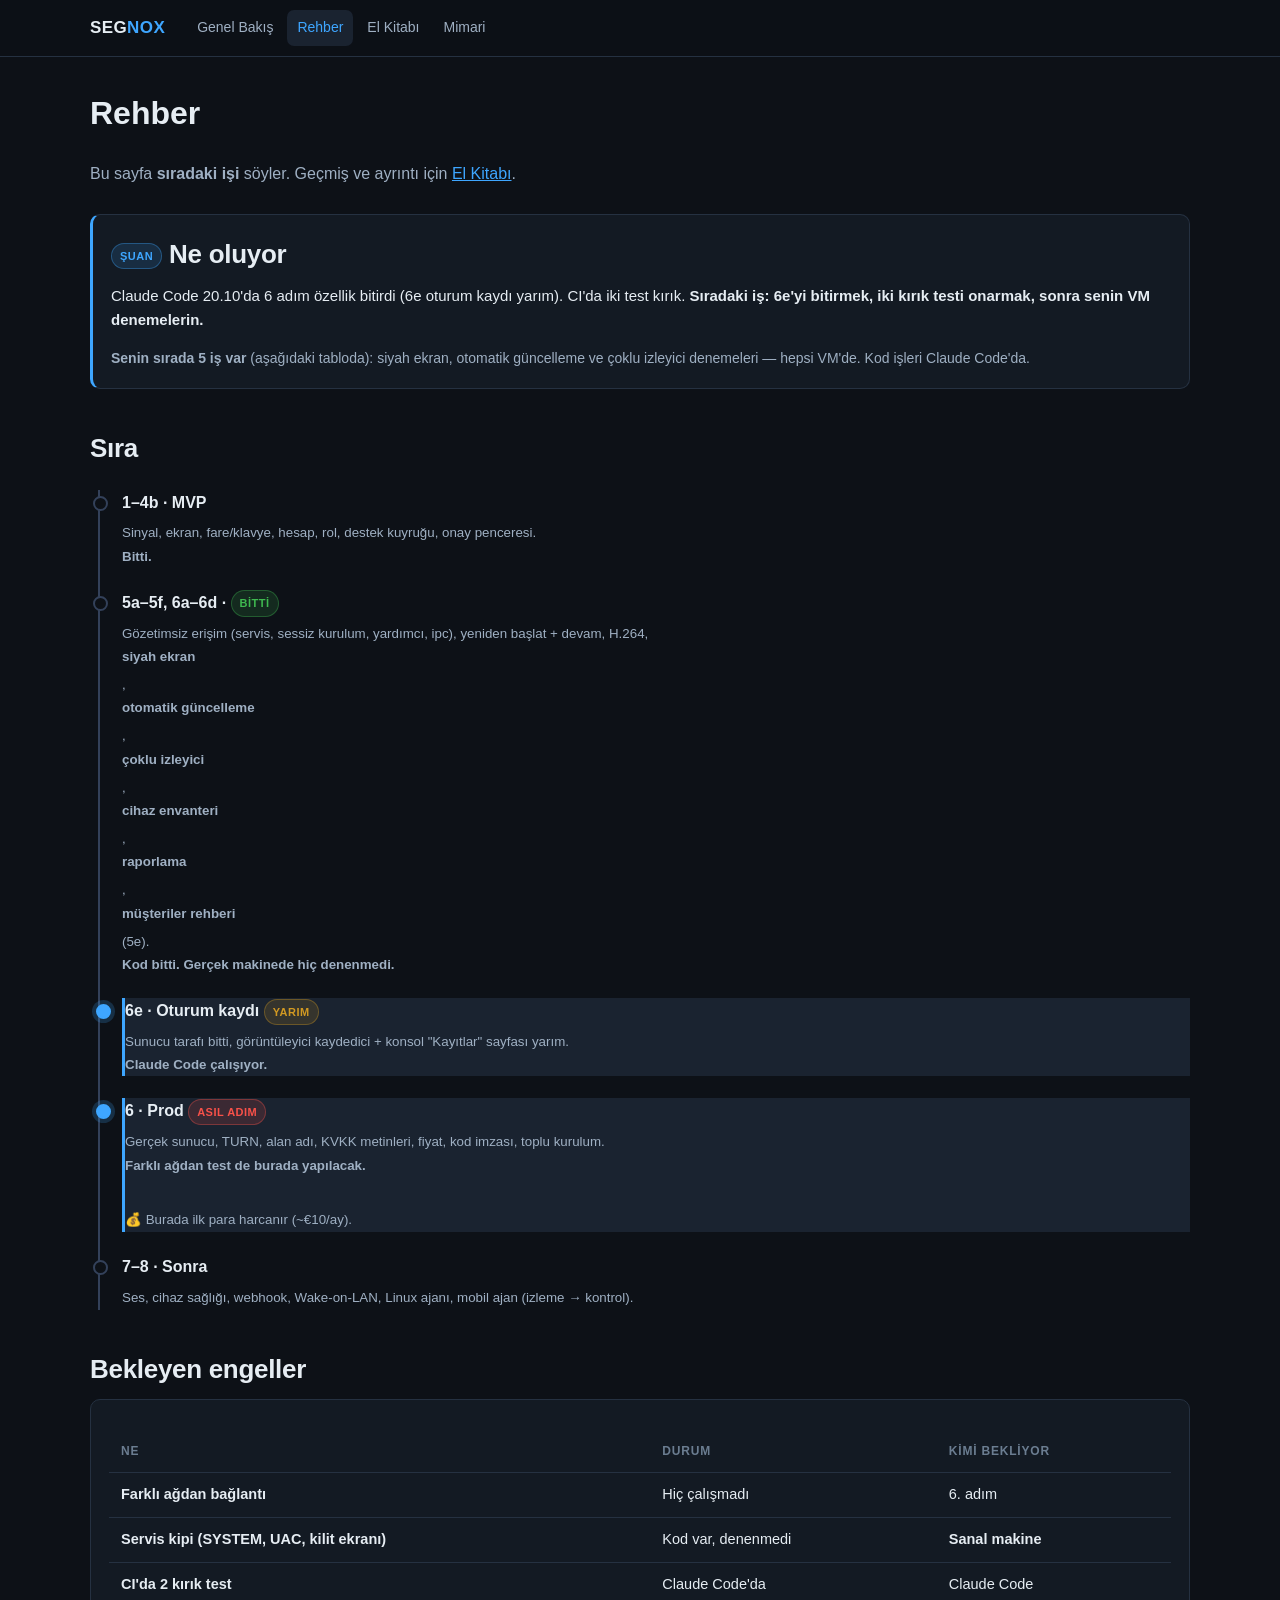
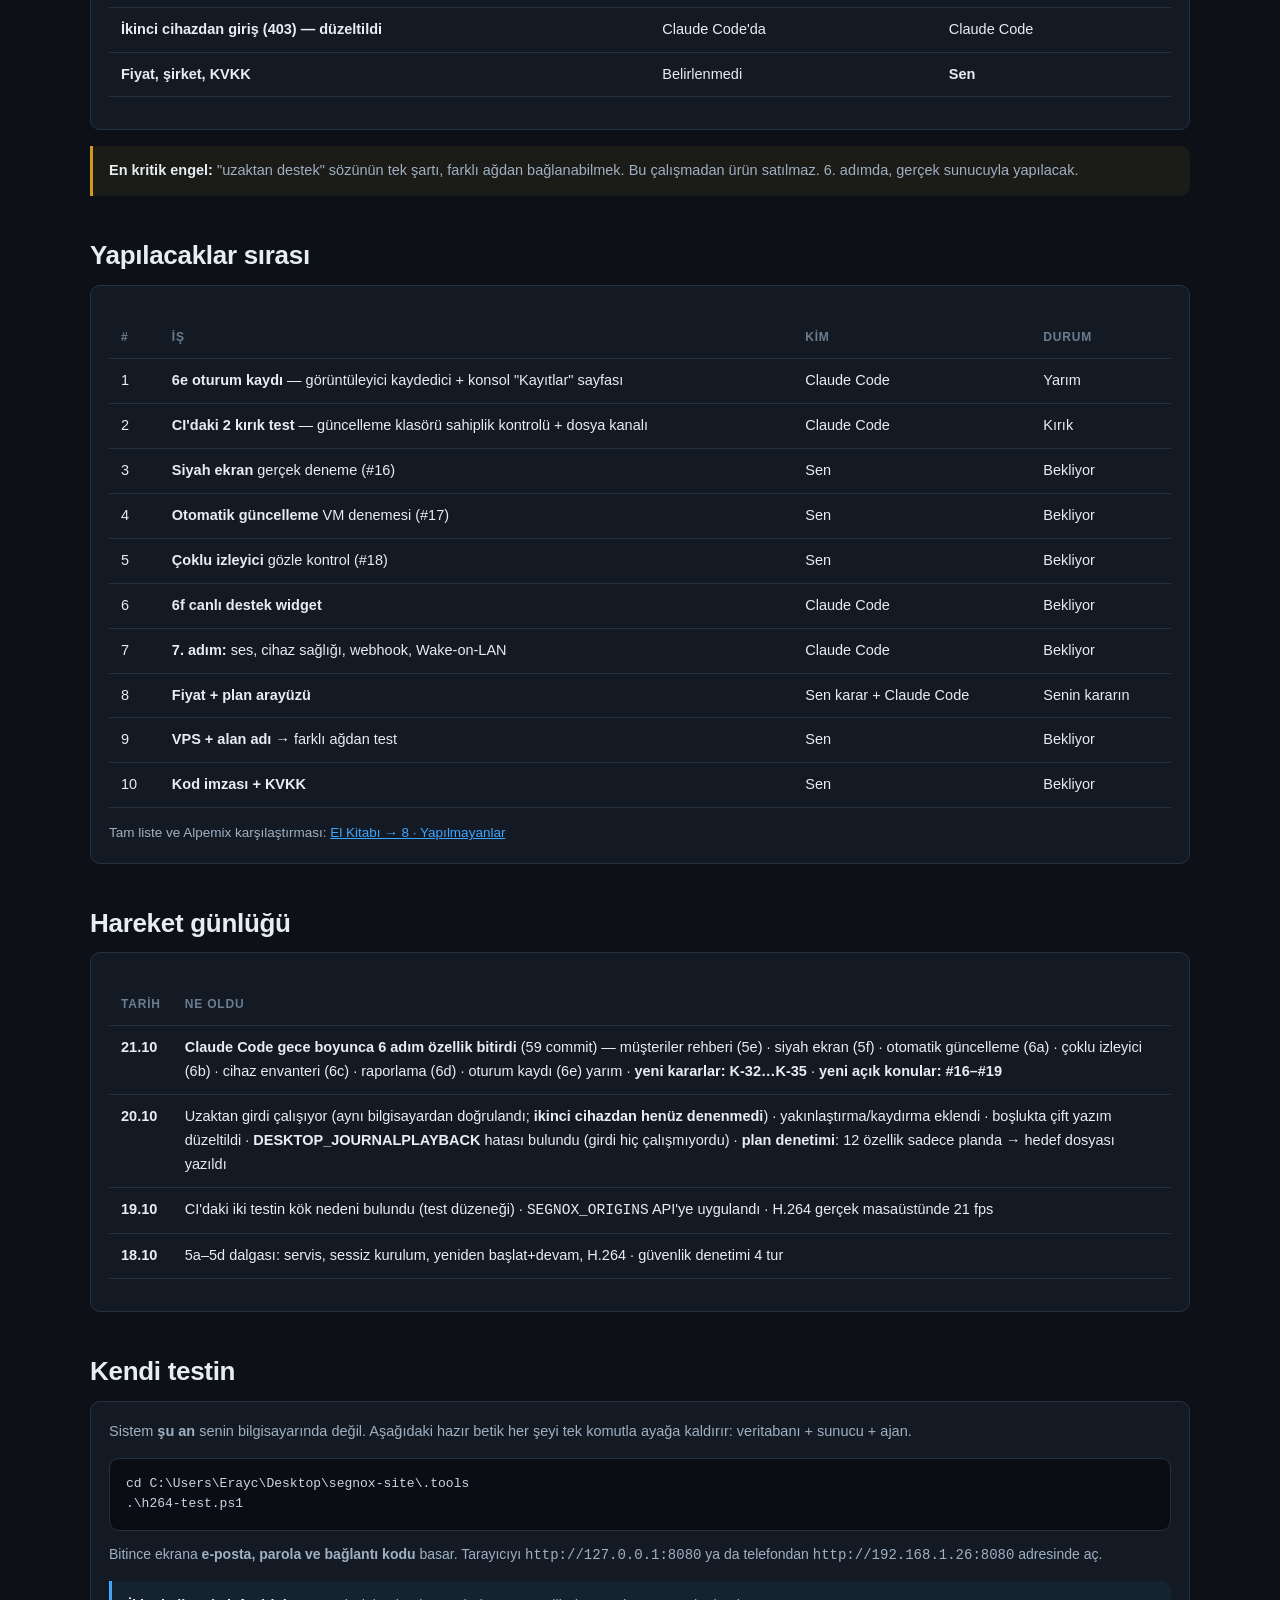
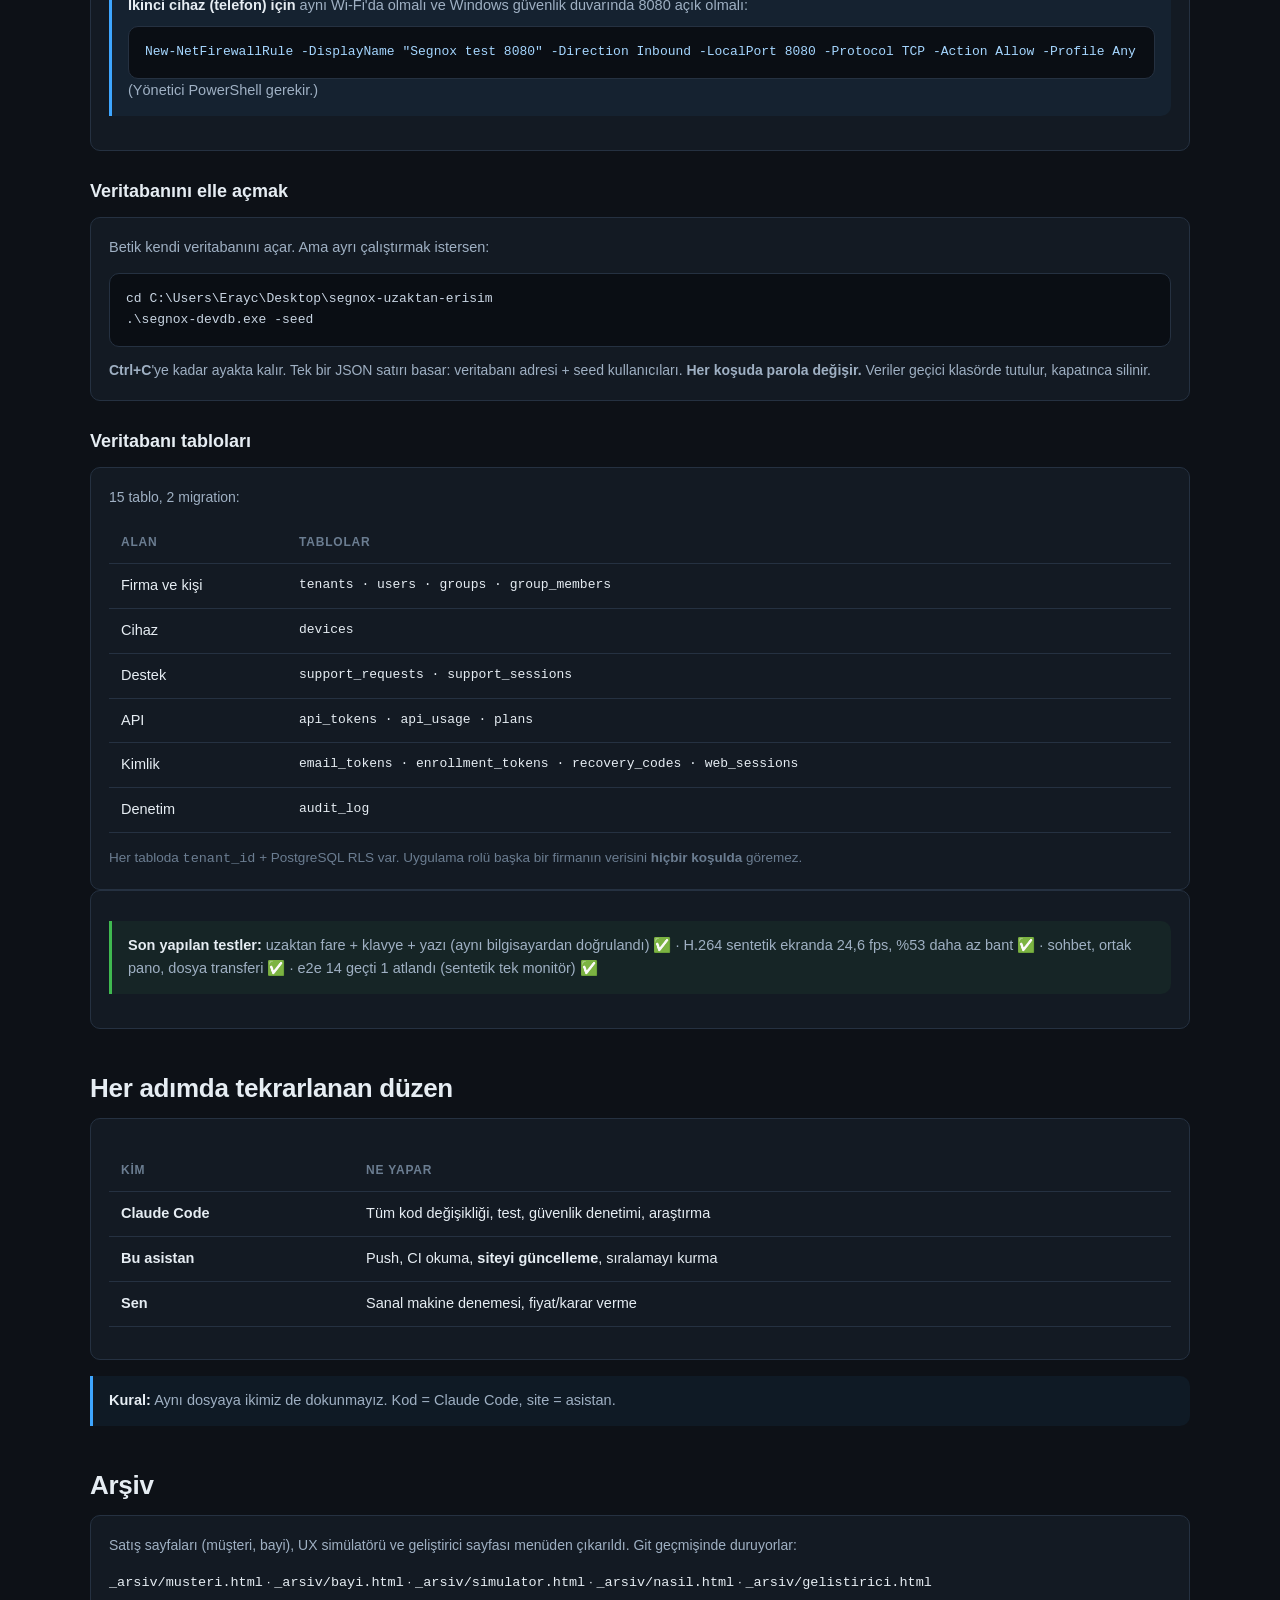
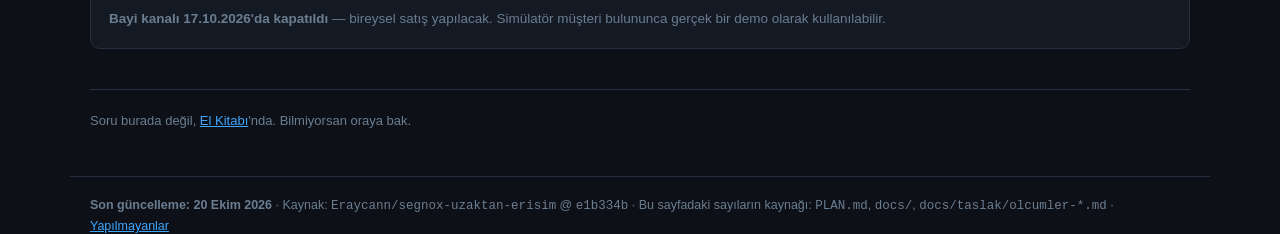
==== commit 719642af: "El Kitabi: 6 sema eklendi (bilesenler, giris akisi, servis zinciri, guncelleme, kayit, RLS, dagitim)" ====
--- a/basla.html
+++ b/basla.html
@@ -277,5 +277,15 @@
 </p>
 
 </div>
+
+<div class="wrap" style="margin-top:44px;padding-top:18px;border-top:1px solid var(--line)">
+  <p style="font-size:12.5px;color:var(--fg3);margin:0">
+    <b>Son güncelleme: 20 Ekim 2026</b> &middot;
+    Kaynak: <span class="mono">Eraycann/segnox-uzaktan-erisim</span> @ <span class="mono">e1b334b</span>
+    &middot; Bu sayfadaki sayıların kaynağı: <span class="mono">PLAN.md</span>,
+    <span class="mono">docs/</span>, <span class="mono">docs/taslak/olcumler-*.md</span>
+    &middot; <a href="bilgi.html#yapilmayanlar">Yapılmayanlar</a>
+  </p>
+</div>
 </body>
 </html>
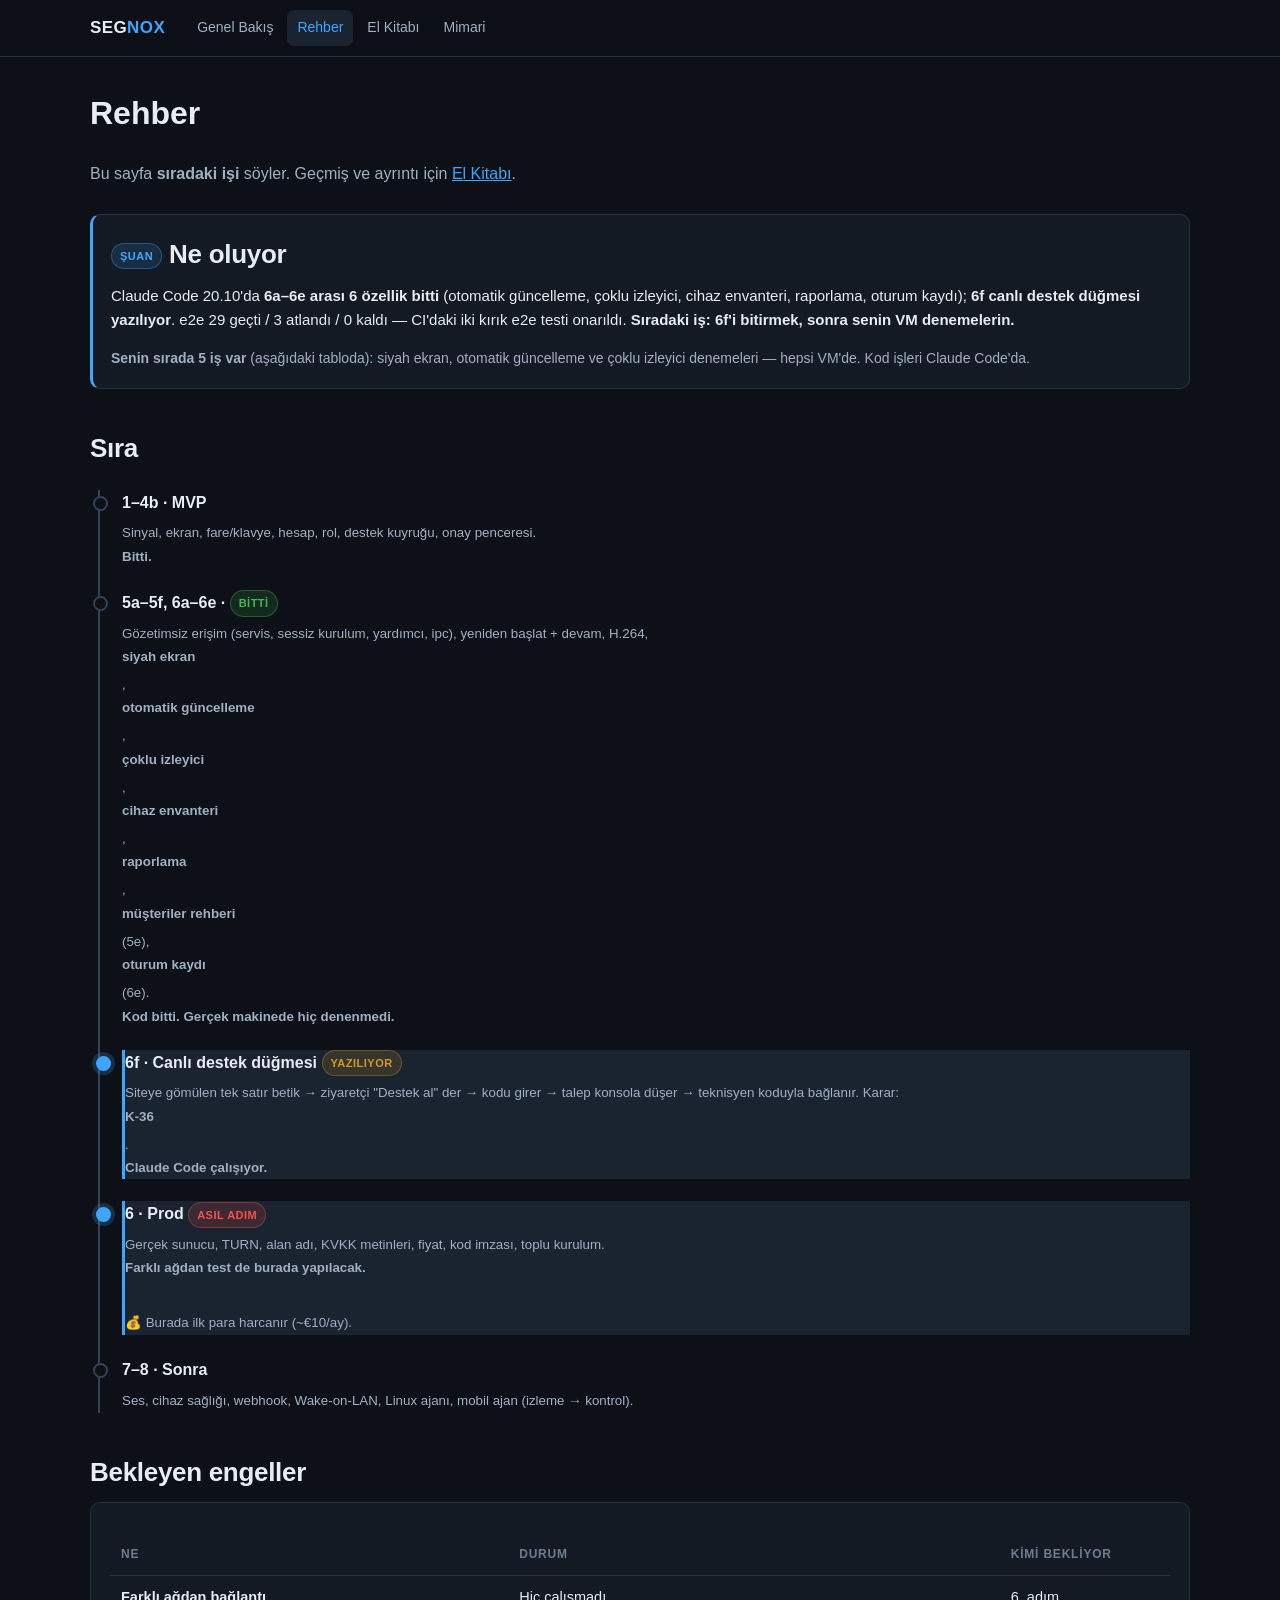
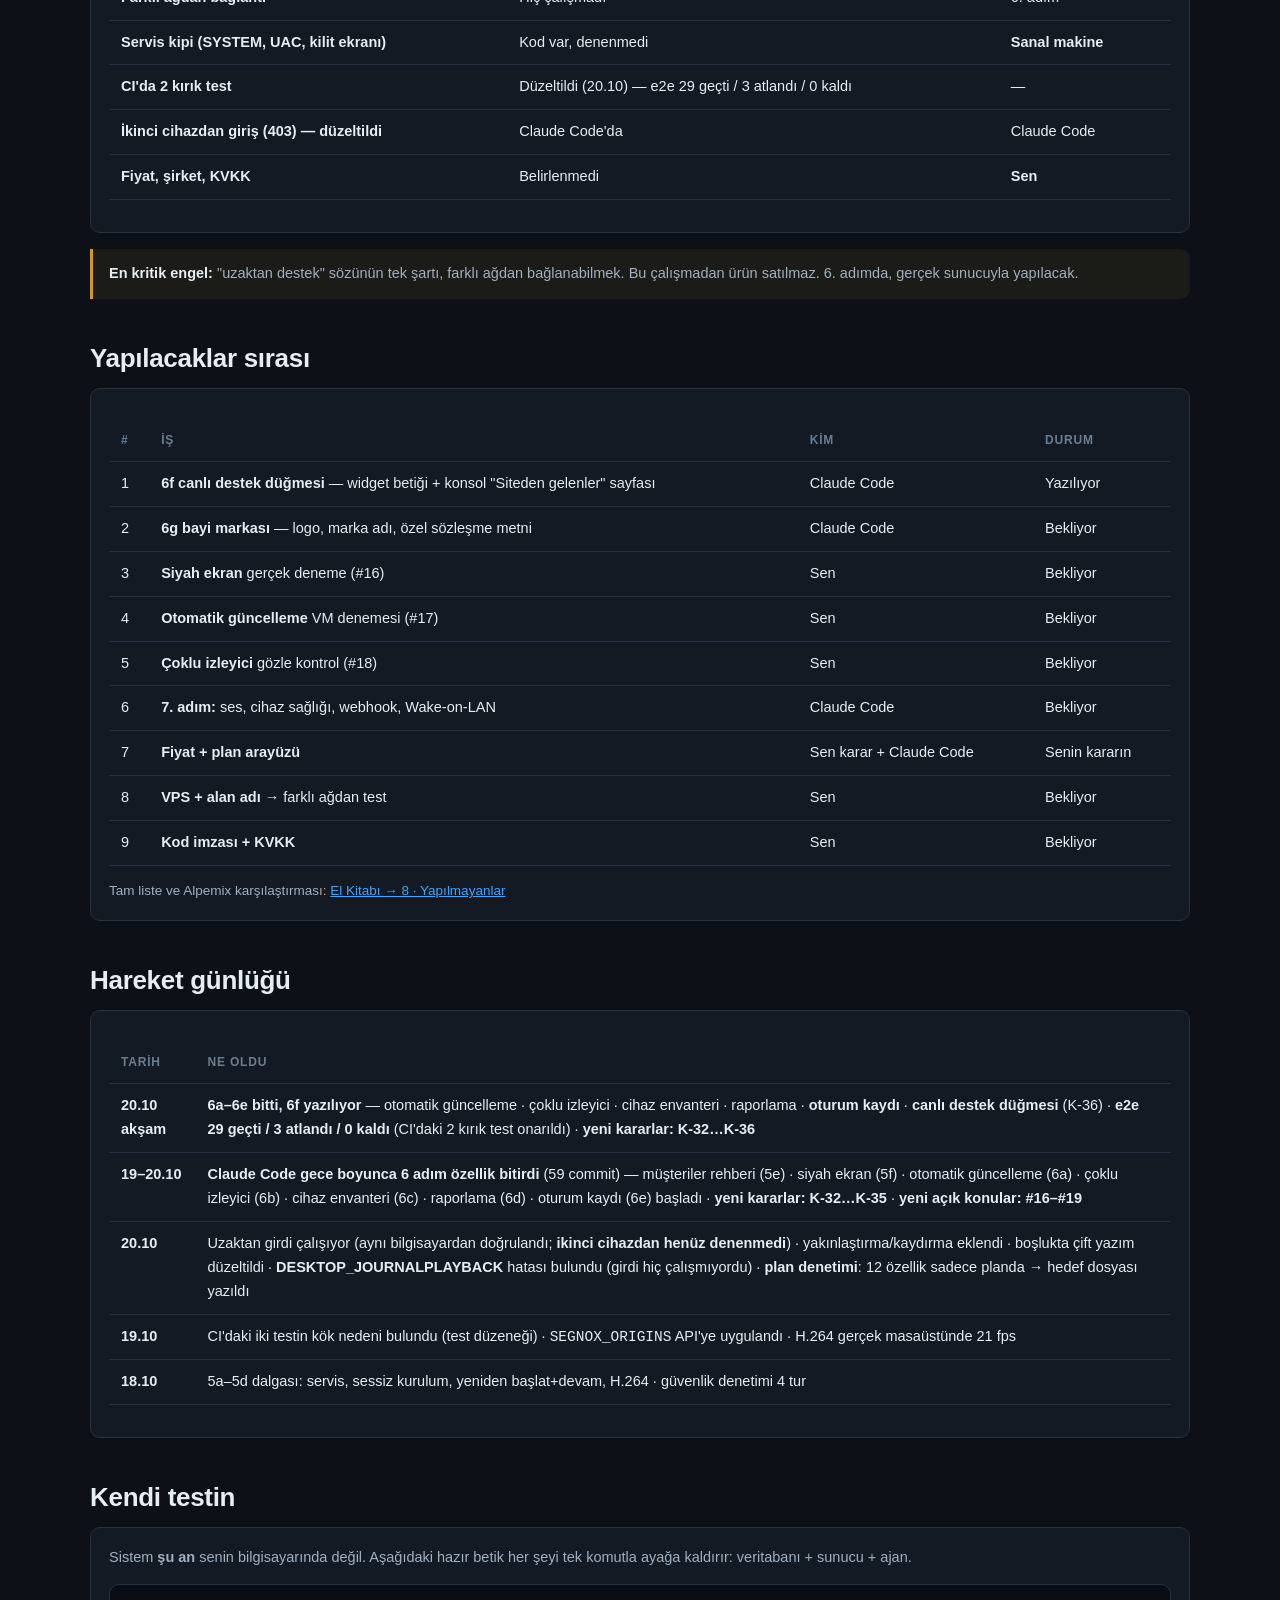
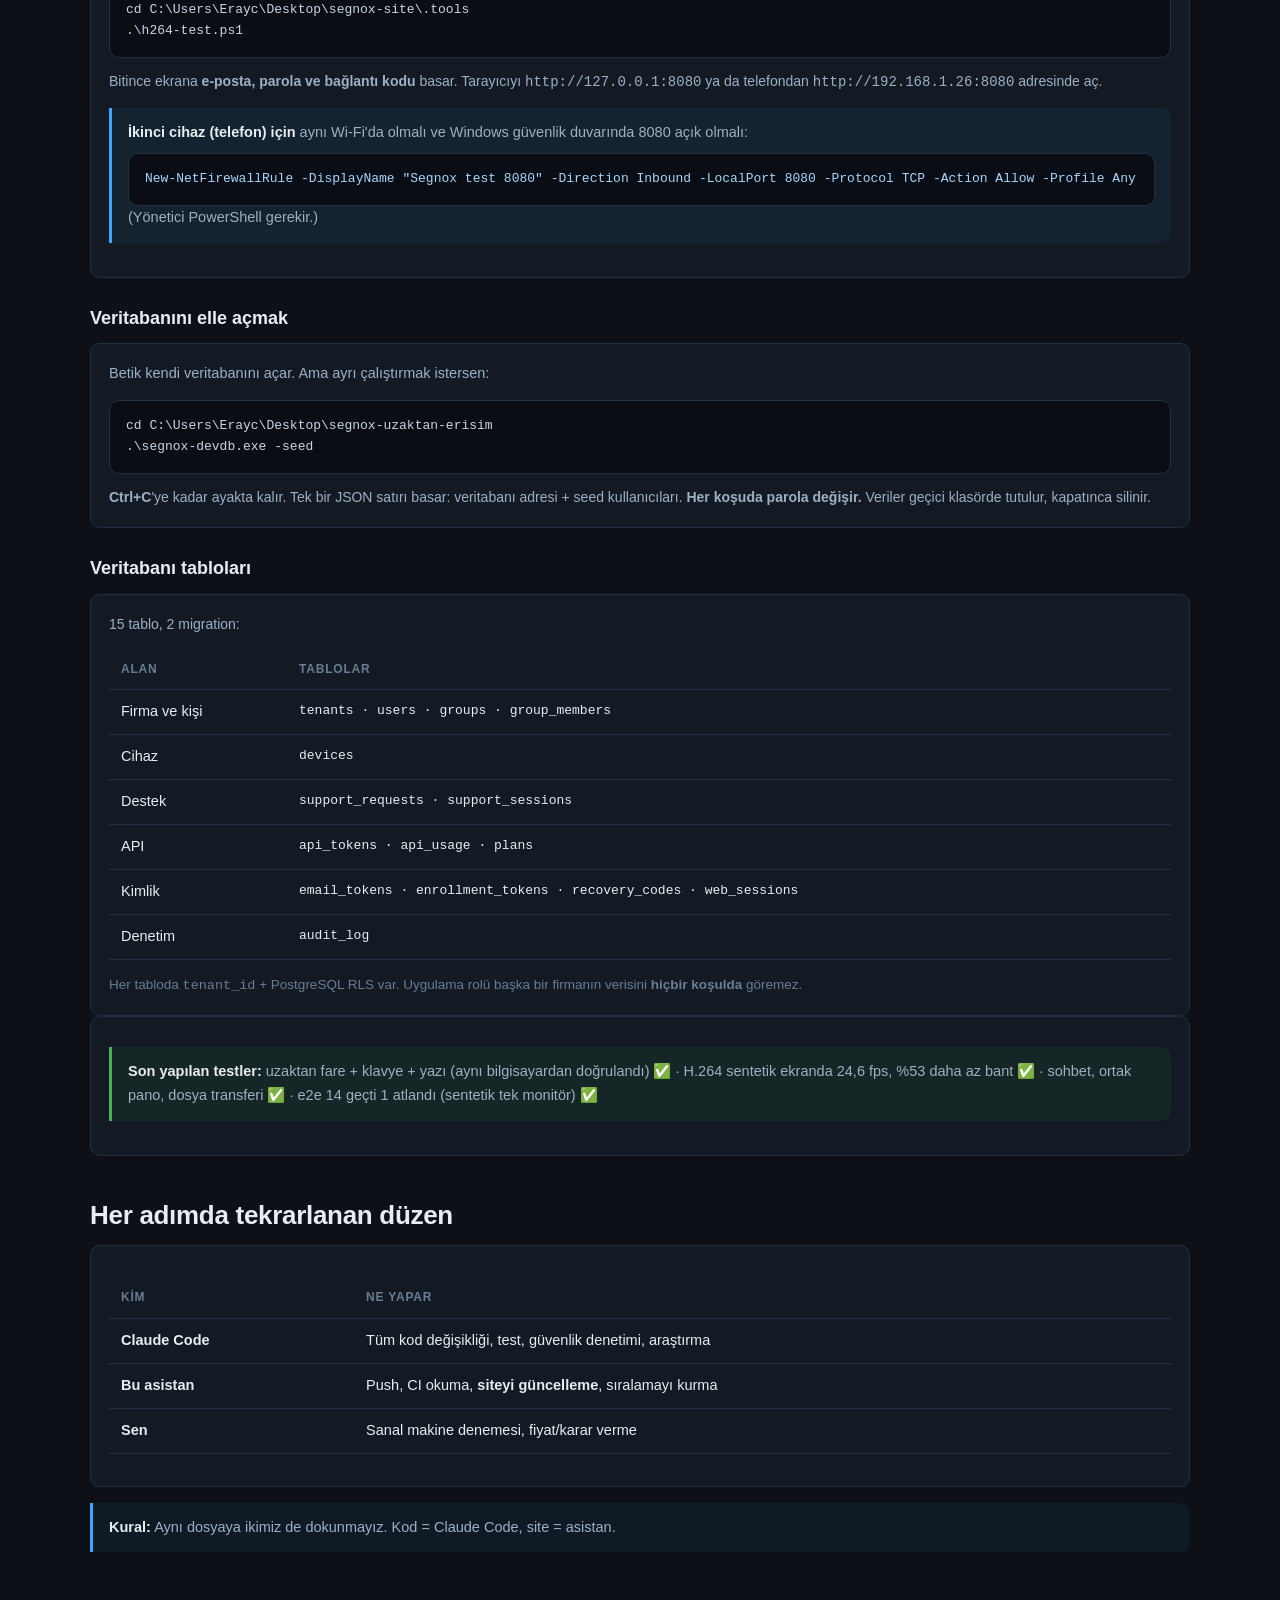
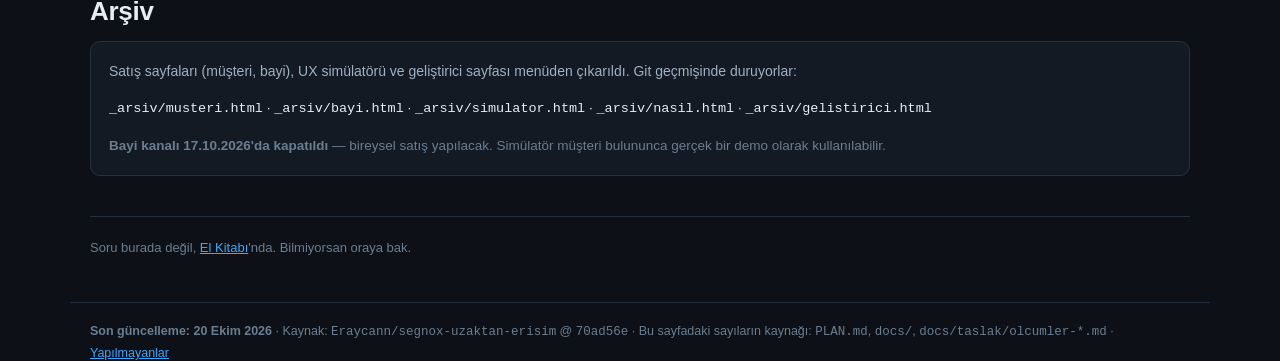
==== commit 6a4e0117: "Site: 6e oturum kaydi bitti, 6f yaziliyor, Alpemix karsilastirmasi kodla dogrulandi - 6e (K-35) bite" ====
--- a/basla.html
+++ b/basla.html
@@ -36,8 +36,11 @@
 <div class="card" style="border-left:3px solid var(--acc);margin-top:22px">
   <h2 style="margin-top:0"><span class="badge b-info">&#351;UAN</span> Ne oluyor</h2>
   <p style="font-size:15px">
-    Claude Code 20.10'da 6 adım özellik bitirdi (6e oturum kaydı yarım). CI'da iki test kırık.
-    <b>Sıradaki iş: 6e'yi bitirmek, iki kırık testi onarmak, sonra senin VM denemelerin.</b>
+    Claude Code 20.10'da <b>6a–6e arası 6 özellik bitti</b> (otomatik güncelleme,
+    çoklu izleyici, cihaz envanteri, raporlama, oturum kaydı); <b>6f canlı destek
+    düğmesi yazılıyor</b>. e2e 29 geçti / 3 atlandı / 0 kaldı — CI'daki iki kırık
+    e2e testi onarıldı.
+    <b>Sıradaki iş: 6f'i bitirmek, sonra senin VM denemelerin.</b>
   </p>
   <p style="font-size:14px;color:var(--fg2)">
     <b>Senin sırada 5 iş var</b> (aşağıdaki tabloda): siyah ekran, otomatik
@@ -56,20 +59,21 @@
       <b>Bitti.</b></small>
   </div>
   <div class="ev done">
-    <b>5a–5f, 6a–6d · <span class="badge b-ok">BİTTİ</span></b>
+    <b>5a–5f, 6a–6e · <span class="badge b-ok">BİTTİ</span></b>
     <small>
       Gözetimsiz erişim (servis, sessiz kurulum, yardımcı, ipc), yeniden başlat
       + devam, H.264, <b>siyah ekran</b>, <b>otomatik güncelleme</b>,
       <b>çoklu izleyici</b>, <b>cihaz envanteri</b>, <b>raporlama</b>,
-      <b>müşteriler rehberi</b> (5e).
+      <b>müşteriler rehberi</b> (5e), <b>oturum kaydı</b> (6e).
       <b>Kod bitti. Gerçek makinede hiç denenmedi.</b>
     </small>
   </div>
   <div class="ev now">
-    <b>6e · Oturum kaydı <span class="badge b-warn">YARIM</span></b>
+    <b>6f · Canlı destek düğmesi <span class="badge b-warn">YAZILIYOR</span></b>
     <small>
-      Sunucu tarafı bitti, görüntüleyici kaydedici + konsol "Kayıtlar"
-      sayfası yarım. <b>Claude Code çalışıyor.</b>
+      Siteye gömülen tek satır betik → ziyaretçi "Destek al" der → kodu girer →
+      talep konsola düşer → teknisyen koduyla bağlanır. Karar: <b>K-36</b>.
+      <b>Claude Code çalışıyor.</b>
     </small>
   </div>
   <div class="ev now">
@@ -97,7 +101,7 @@
 <tr><td><b>Servis kipi (SYSTEM, UAC, kilit ekranı)</b></td>
     <td class="warn2">Kod var, denenmedi</td><td><b>Sanal makine</b></td></tr>
 <tr><td><b>CI'da 2 kırık test</b></td>
-    <td class="warn2">Claude Code'da</td><td>Claude Code</td></tr>
+    <td class="warn2">Düzeltildi (20.10) — e2e 29 geçti / 3 atlandı / 0 kaldı</td><td>—</td></tr>
 <tr><td><b>İkinci cihazdan giriş (403) — düzeltildi</b></td>
     <td class="warn2">Claude Code'da</td><td>Claude Code</td></tr>
 <tr><td><b>Fiyat, şirket, KVKK</b></td>
@@ -117,24 +121,23 @@
 <div class="card">
 <table>
 <tr><th>#</th><th>İş</th><th>Kim</th><th>Durum</th></tr>
-<tr><td>1</td><td><b>6e oturum kaydı</b> — görüntüleyici kaydedici + konsol "Kayıtlar" sayfası</td>
-    <td>Claude Code</td><td class="warn2">Yarım</td></tr>
-<tr><td>2</td><td><b>CI'daki 2 kırık test</b> — güncelleme klasörü sahiplik kontrolü + dosya kanalı</td>
-    <td>Claude Code</td><td class="no">Kırık</td></tr>
+<tr><td>1</td><td><b>6f canlı destek düğmesi</b> — widget betiği + konsol "Siteden gelenler" sayfası</td>
+    <td>Claude Code</td><td class="warn2">Yazılıyor</td></tr>
+<tr><td>2</td><td><b>6g bayi markası</b> — logo, marka adı, özel sözleşme metni</td>
+    <td>Claude Code</td><td class="no">Bekliyor</td></tr>
 <tr><td>3</td><td><b>Siyah ekran</b> gerçek deneme (#16)</td><td>Sen</td>
     <td class="warn2">Bekliyor</td></tr>
 <tr><td>4</td><td><b>Otomatik güncelleme</b> VM denemesi (#17)</td><td>Sen</td>
     <td class="warn2">Bekliyor</td></tr>
 <tr><td>5</td><td><b>Çoklu izleyici</b> gözle kontrol (#18)</td><td>Sen</td>
     <td class="warn2">Bekliyor</td></tr>
-<tr><td>6</td><td><b>6f canlı destek widget</b></td><td>Claude Code</td><td class="no">Bekliyor</td></tr>
-<tr><td>7</td><td><b>7. adım:</b> ses, cihaz sağlığı, webhook, Wake-on-LAN</td>
+<tr><td>6</td><td><b>7. adım:</b> ses, cihaz sağlığı, webhook, Wake-on-LAN</td>
     <td>Claude Code</td><td class="no">Bekliyor</td></tr>
-<tr><td>8</td><td><b>Fiyat + plan arayüzü</b></td><td>Sen karar + Claude Code</td>
+<tr><td>7</td><td><b>Fiyat + plan arayüzü</b></td><td>Sen karar + Claude Code</td>
     <td class="no">Senin kararın</td></tr>
-<tr><td>9</td><td><b>VPS + alan adı</b> → farklı ağdan test</td><td>Sen</td>
+<tr><td>8</td><td><b>VPS + alan adı</b> → farklı ağdan test</td><td>Sen</td>
     <td class="no">Bekliyor</td></tr>
-<tr><td>10</td><td><b>Kod imzası + KVKK</b></td><td>Sen</td><td class="no">Bekliyor</td></tr>
+<tr><td>9</td><td><b>Kod imzası + KVKK</b></td><td>Sen</td><td class="no">Bekliyor</td></tr>
 </table>
 <p style="font-size:13.5px;color:var(--fg2);margin-top:12px">
   Tam liste ve Alpemix karşılaştırması:
@@ -148,11 +151,16 @@
 <div class="card">
 <table>
 <tr><th>Tarih</th><th>Ne oldu</th></tr>
-<tr><td><b>21.10</b></td>
+<tr><td><b>20.10 akşam</b></td>
+    <td><b>6a–6e bitti, 6f yazılıyor</b> — otomatik güncelleme · çoklu izleyici ·
+        cihaz envanteri · raporlama · <b>oturum kaydı</b> ·
+        <b>canlı destek düğmesi</b> (K-36) · <b>e2e 29 geçti / 3 atlandı / 0 kaldı</b>
+        (CI'daki 2 kırık test onarıldı) · <b>yeni kararlar: K-32…K-36</b></td></tr>
+<tr><td><b>19–20.10</b></td>
     <td><b>Claude Code gece boyunca 6 adım özellik bitirdi</b> (59 commit) —
         müşteriler rehberi (5e) · siyah ekran (5f) · otomatik güncelleme (6a) ·
         çoklu izleyici (6b) · cihaz envanteri (6c) · raporlama (6d) ·
-        oturum kaydı (6e) yarım ·
+        oturum kaydı (6e) başladı ·
         <b>yeni kararlar: K-32…K-35</b> · <b>yeni açık konular: #16–#19</b></td></tr>
 <tr><td><b>20.10</b></td>
     <td>Uzaktan girdi çalışıyor (aynı bilgisayardan doğrulandı;
@@ -281,7 +289,7 @@
 <div class="wrap" style="margin-top:44px;padding-top:18px;border-top:1px solid var(--line)">
   <p style="font-size:12.5px;color:var(--fg3);margin:0">
     <b>Son güncelleme: 20 Ekim 2026</b> &middot;
-    Kaynak: <span class="mono">Eraycann/segnox-uzaktan-erisim</span> @ <span class="mono">e1b334b</span>
+    Kaynak: <span class="mono">Eraycann/segnox-uzaktan-erisim</span> @ <span class="mono">70ad56e</span>
     &middot; Bu sayfadaki sayıların kaynağı: <span class="mono">PLAN.md</span>,
     <span class="mono">docs/</span>, <span class="mono">docs/taslak/olcumler-*.md</span>
     &middot; <a href="bilgi.html#yapilmayanlar">Yapılmayanlar</a>
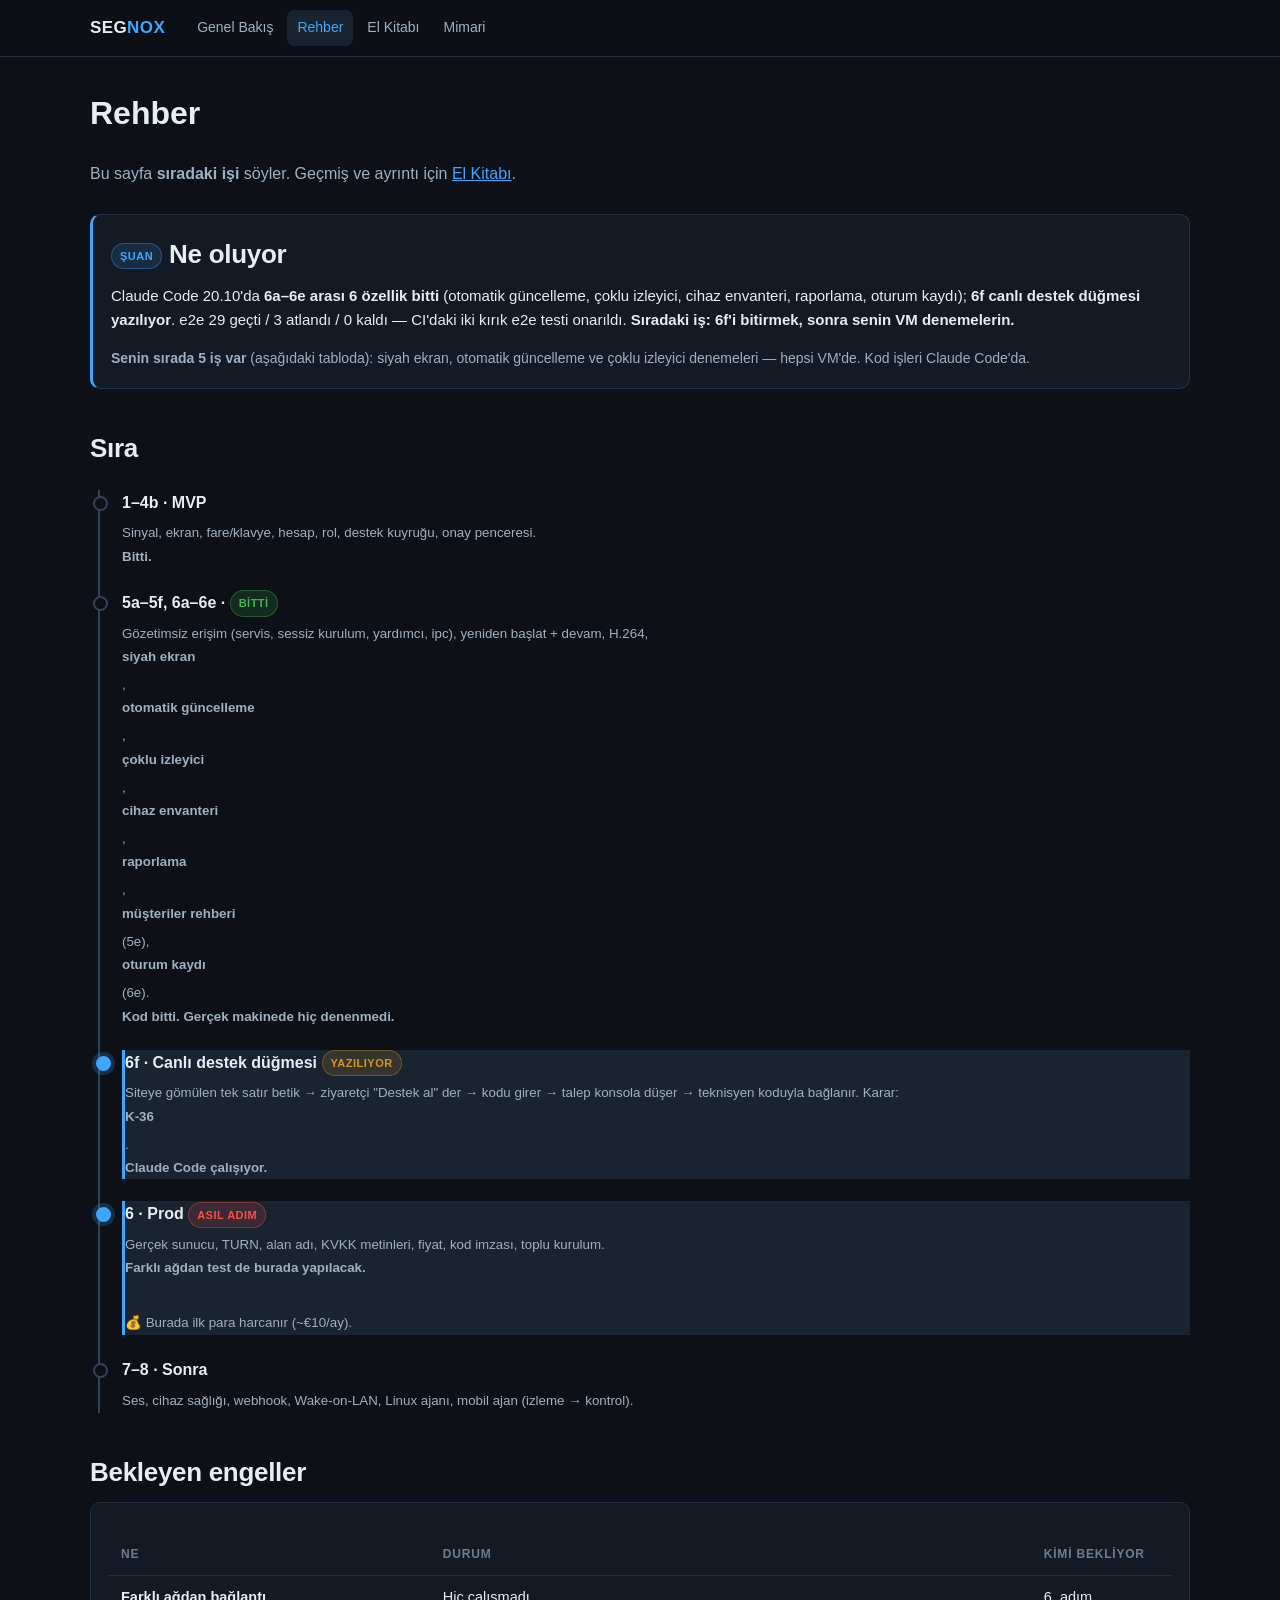
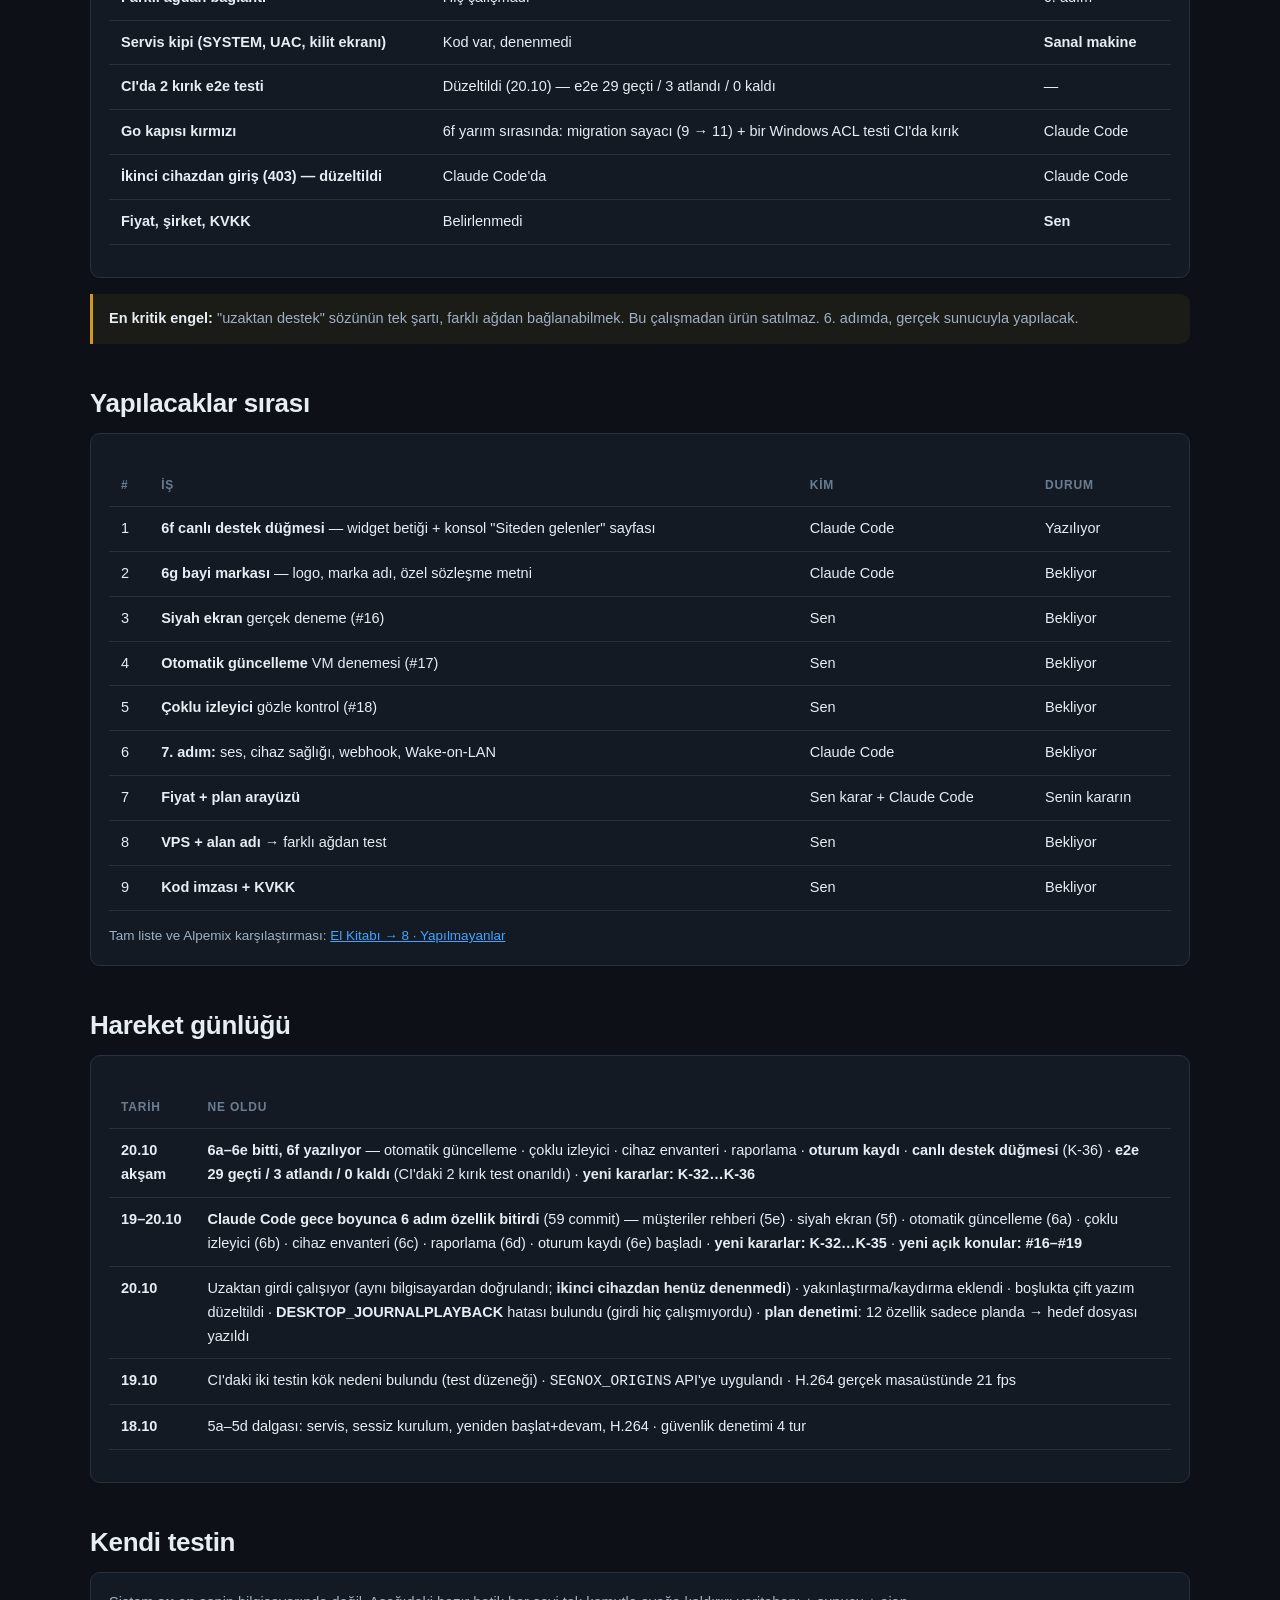
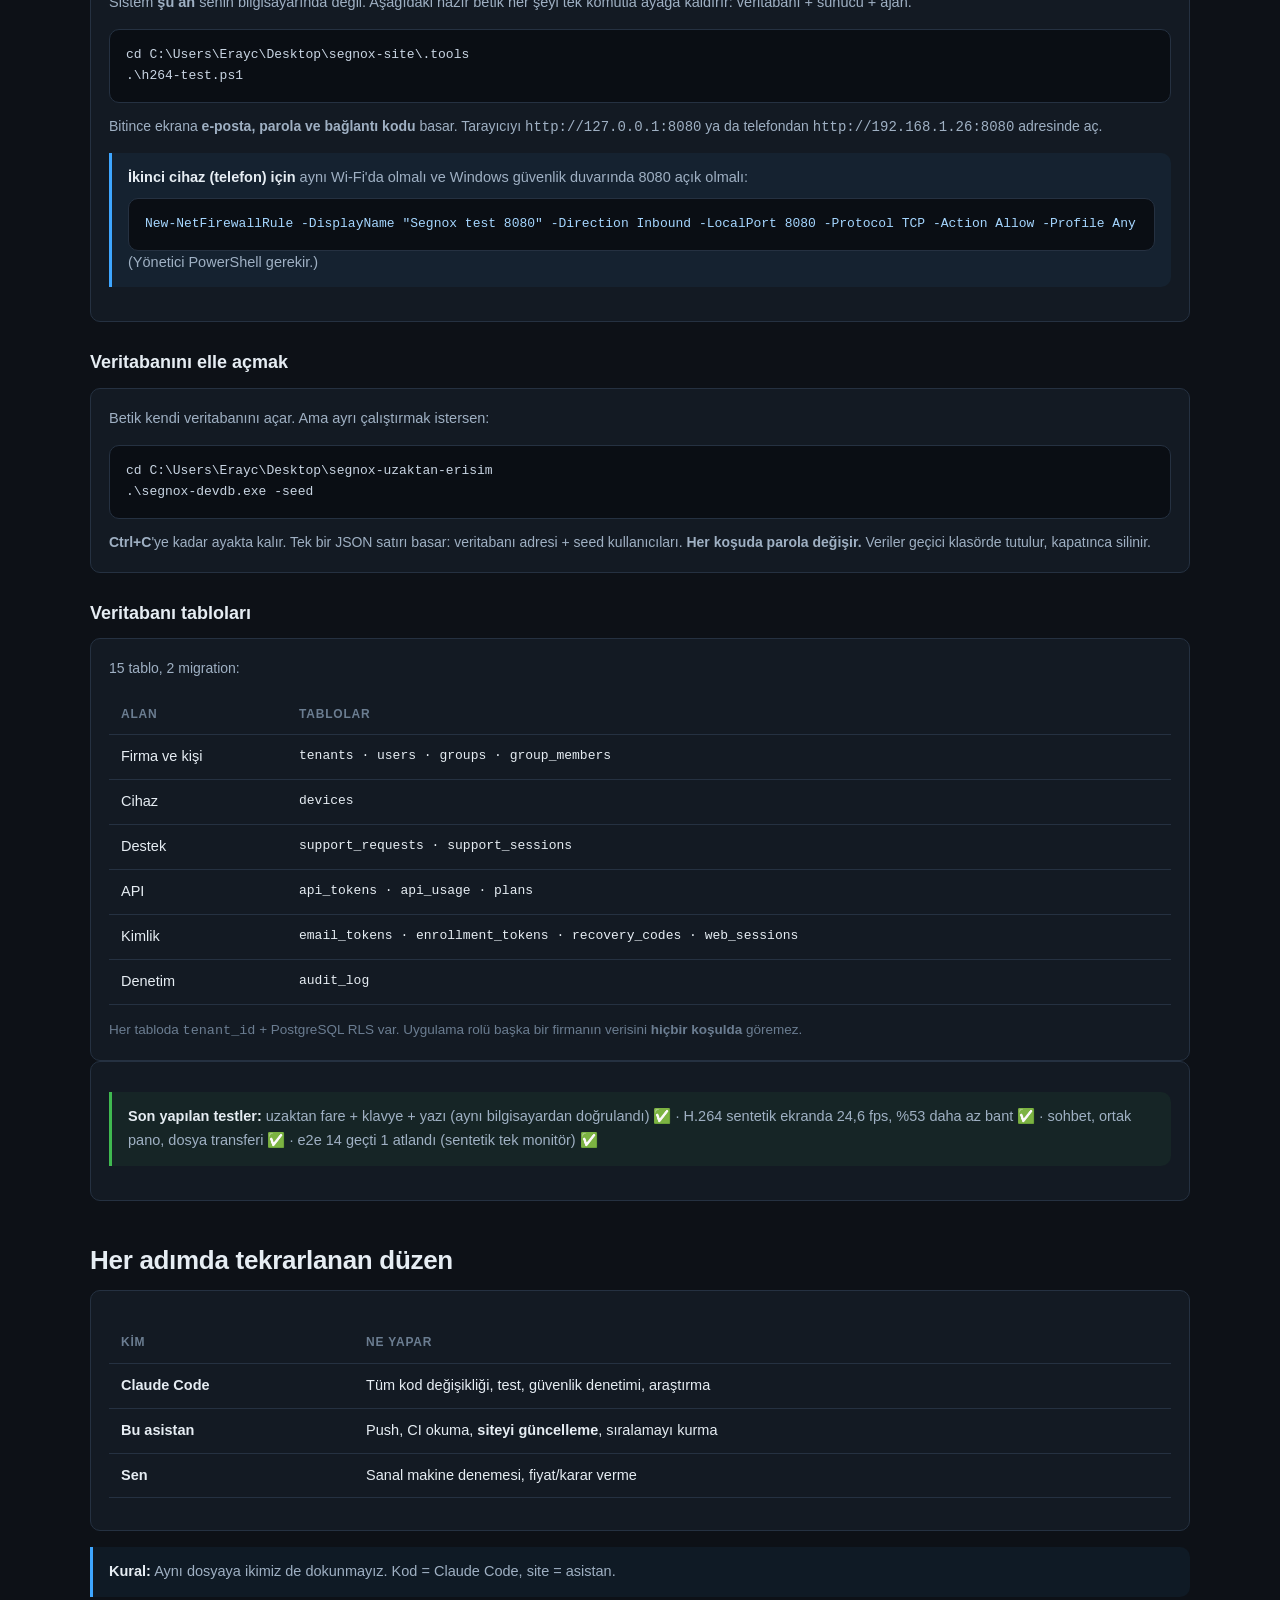
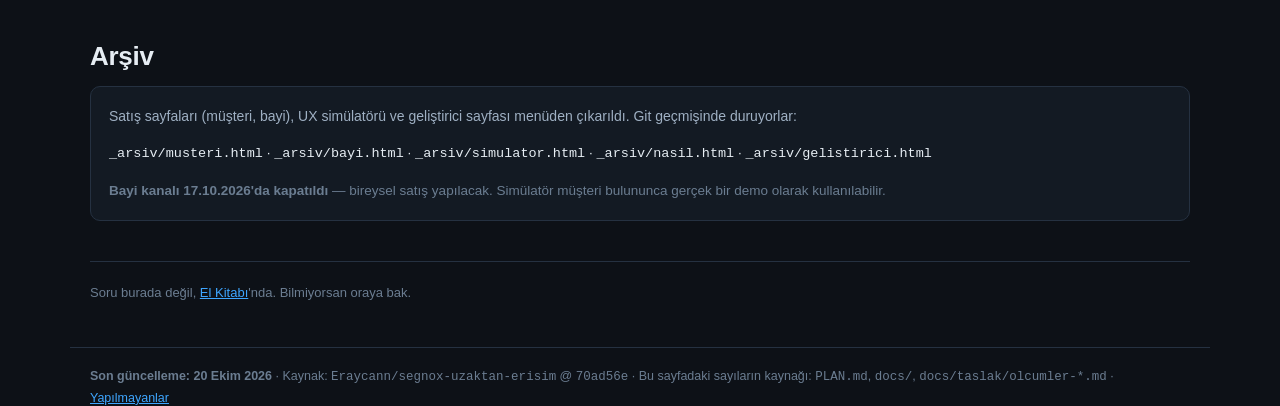
==== commit 42a1ce3f: "Site: grup sohbeti farki eklendi, CI durumu gercekce yazildi - Alpemix karsilastirmasina 'grup sohbe" ====
--- a/basla.html
+++ b/basla.html
@@ -100,8 +100,11 @@
     <td class="no">Hiç çalışmadı</td><td>6. adım</td></tr>
 <tr><td><b>Servis kipi (SYSTEM, UAC, kilit ekranı)</b></td>
     <td class="warn2">Kod var, denenmedi</td><td><b>Sanal makine</b></td></tr>
-<tr><td><b>CI'da 2 kırık test</b></td>
+<tr><td><b>CI'da 2 kırık e2e testi</b></td>
     <td class="warn2">Düzeltildi (20.10) — e2e 29 geçti / 3 atlandı / 0 kaldı</td><td>—</td></tr>
+<tr><td><b>Go kapısı kırmızı</b></td>
+    <td class="warn2">6f yarım sırasında: migration sayacı (9 → 11) + bir Windows
+        ACL testi CI'da kırık</td><td>Claude Code</td></tr>
 <tr><td><b>İkinci cihazdan giriş (403) — düzeltildi</b></td>
     <td class="warn2">Claude Code'da</td><td>Claude Code</td></tr>
 <tr><td><b>Fiyat, şirket, KVKK</b></td>
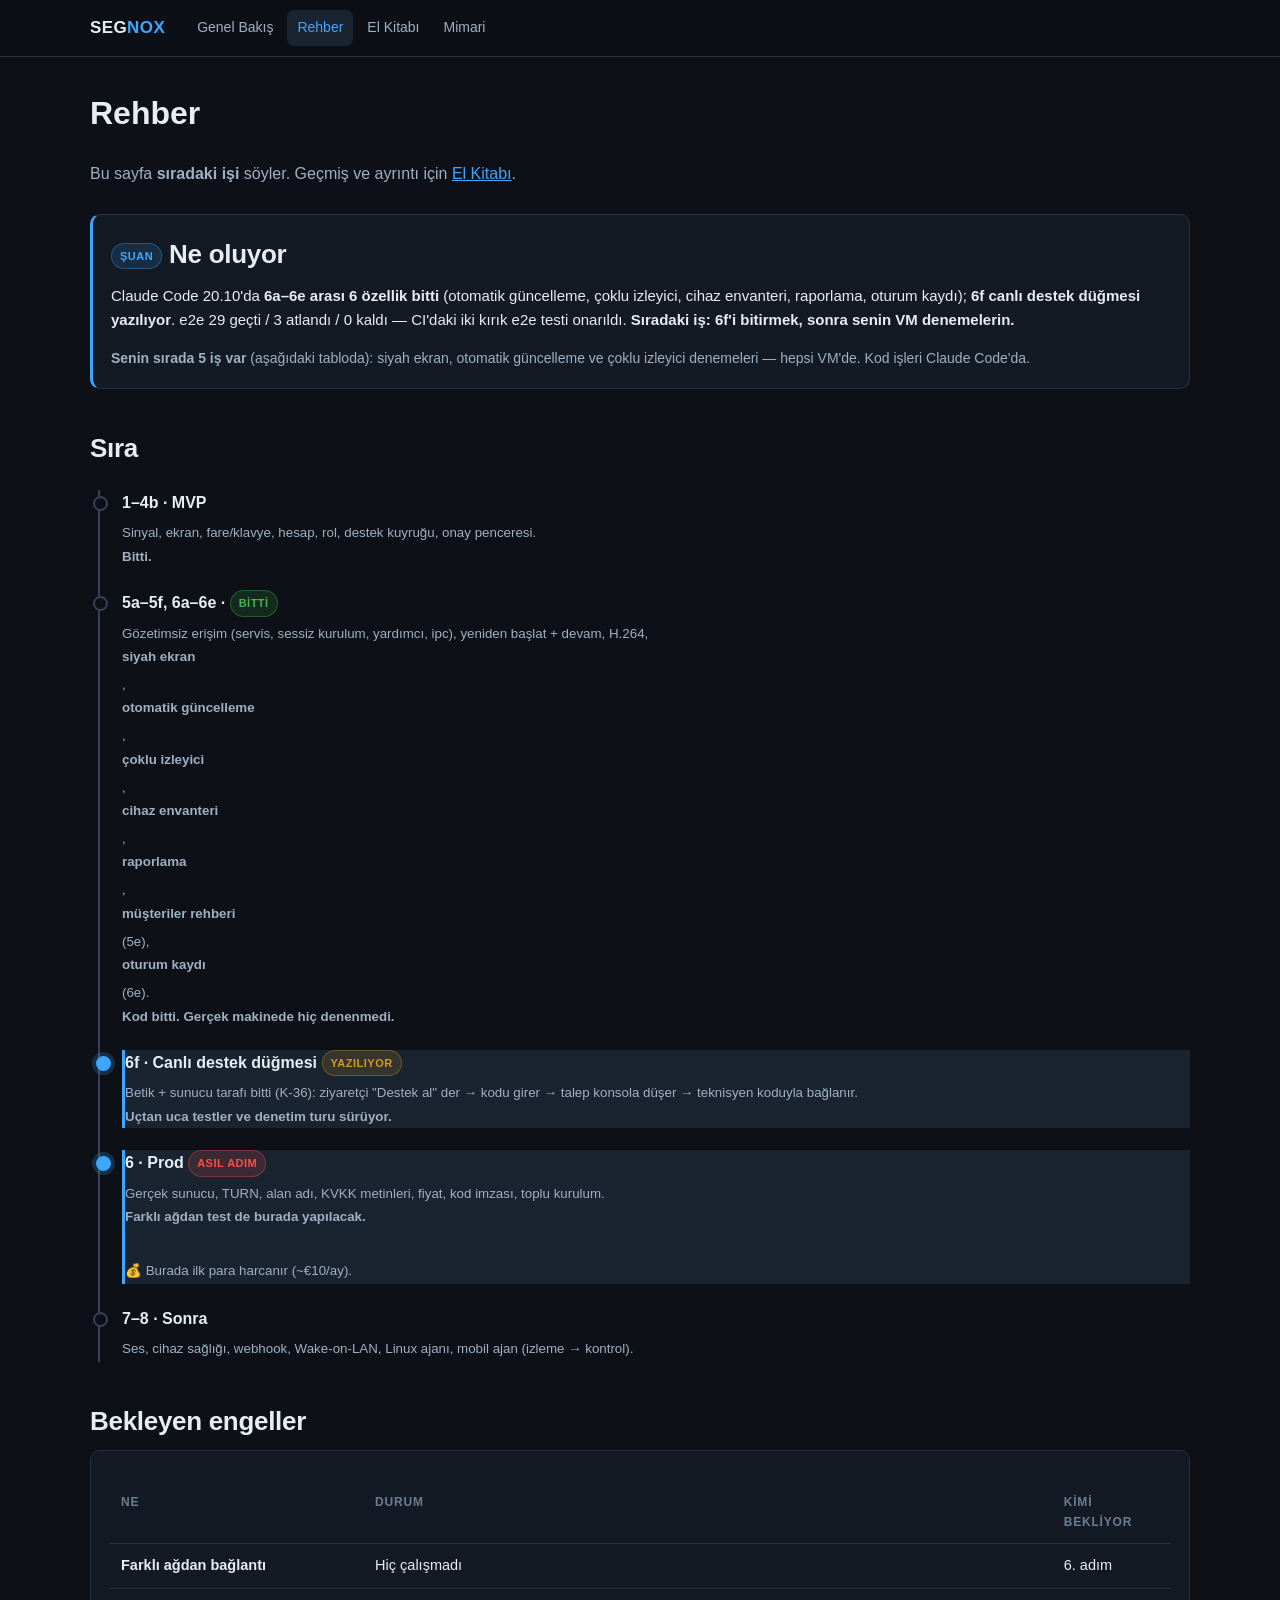
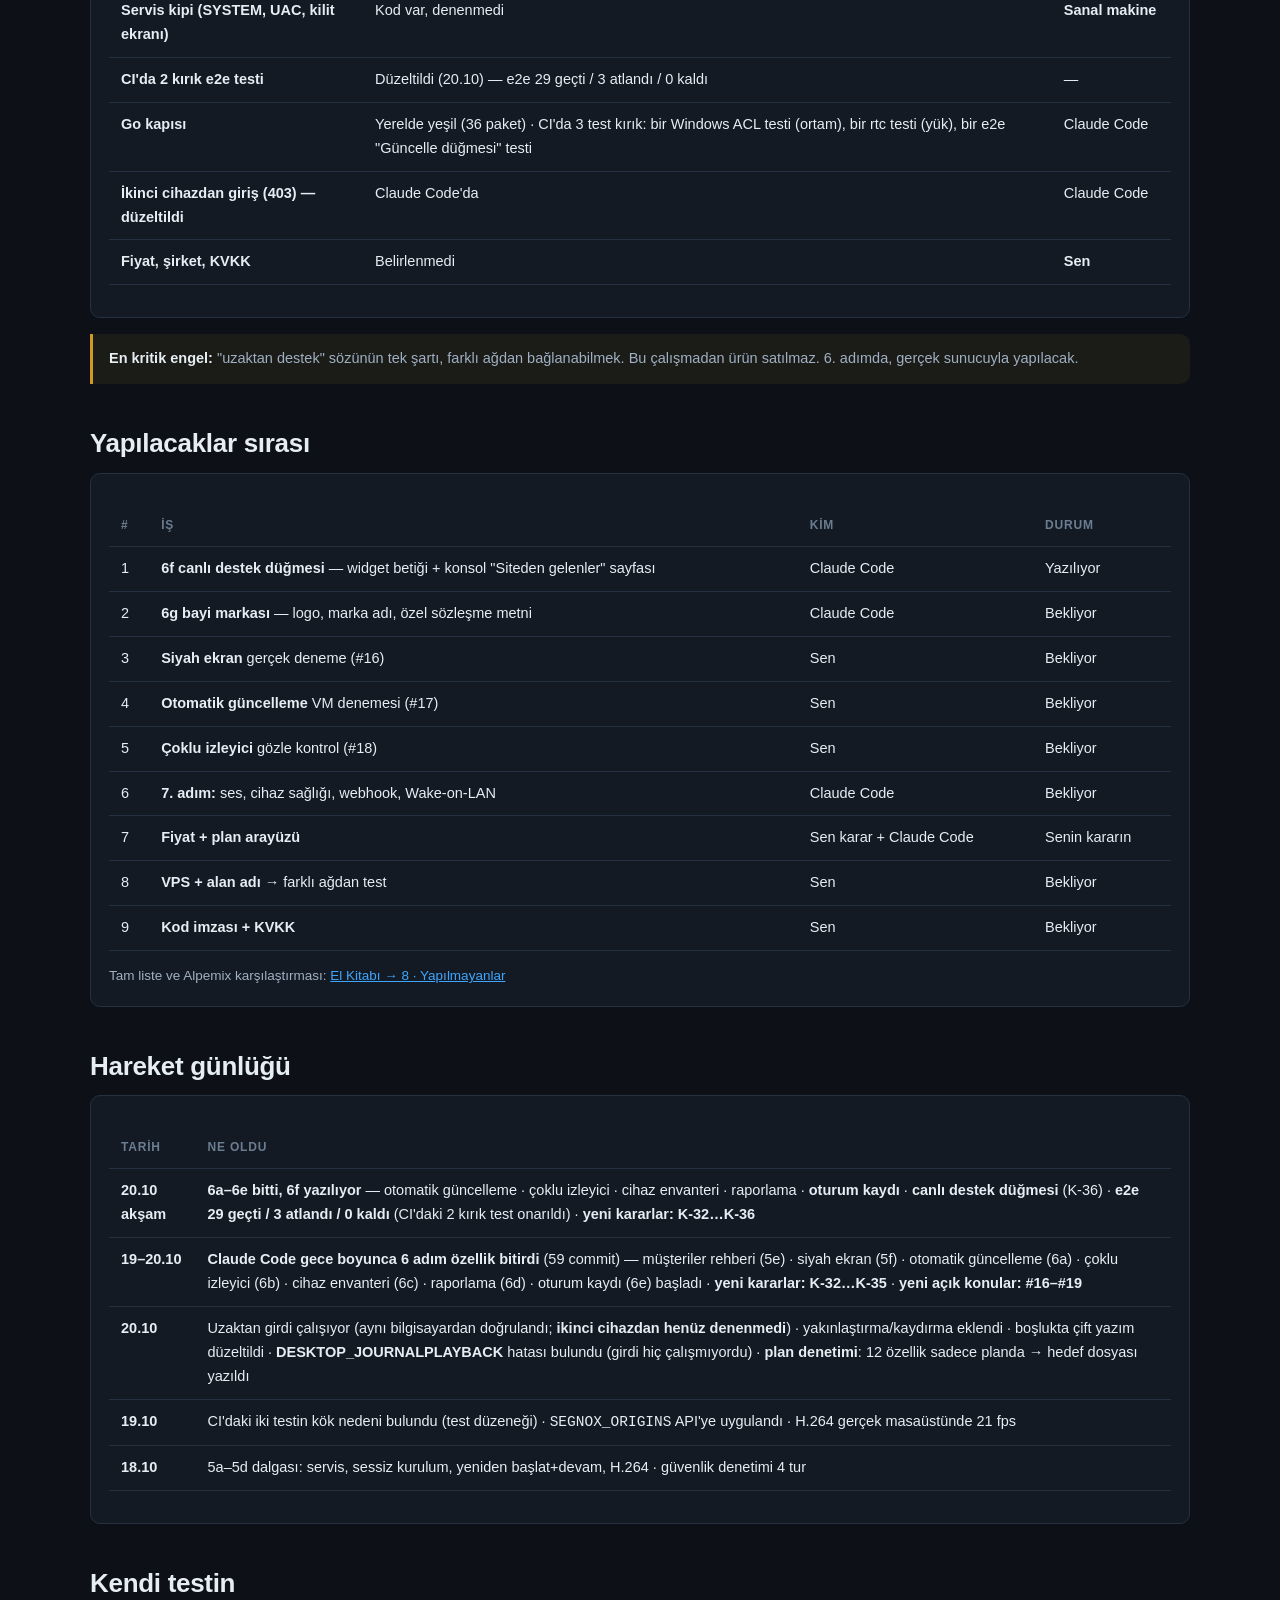
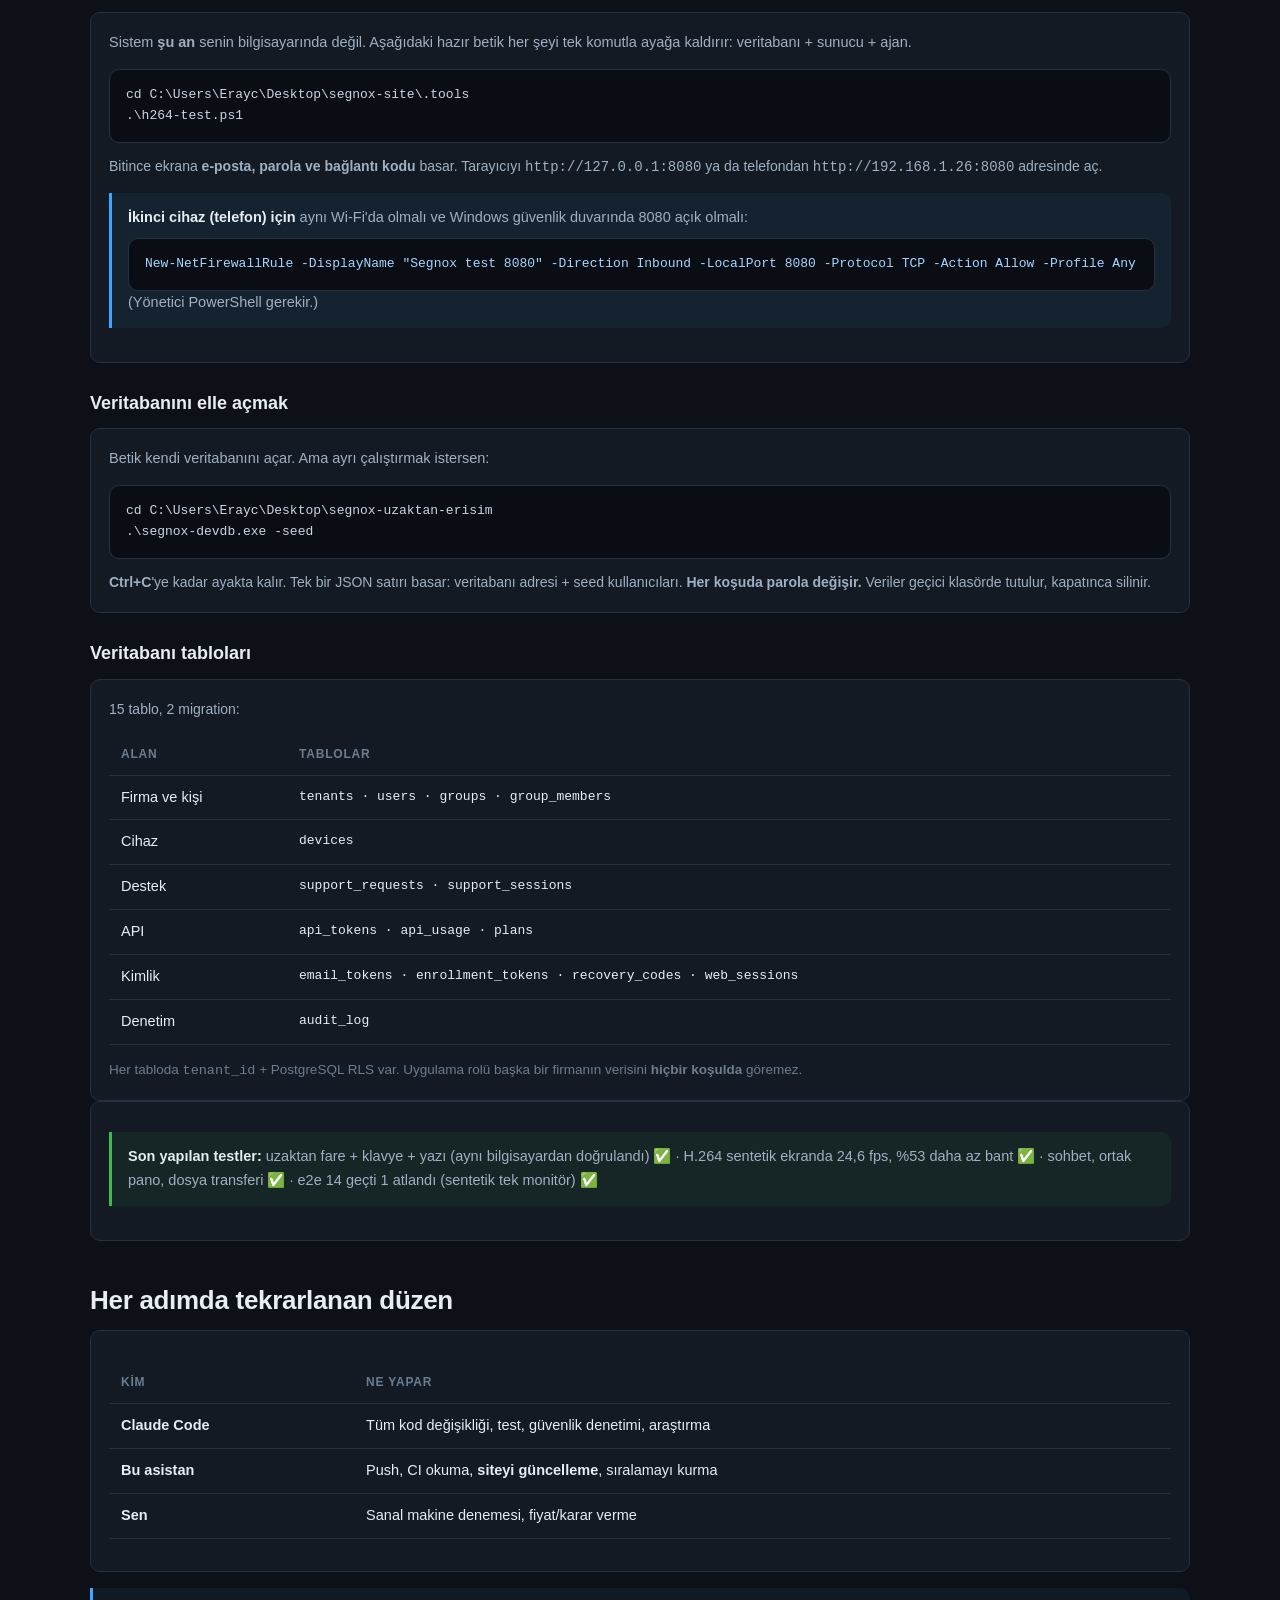
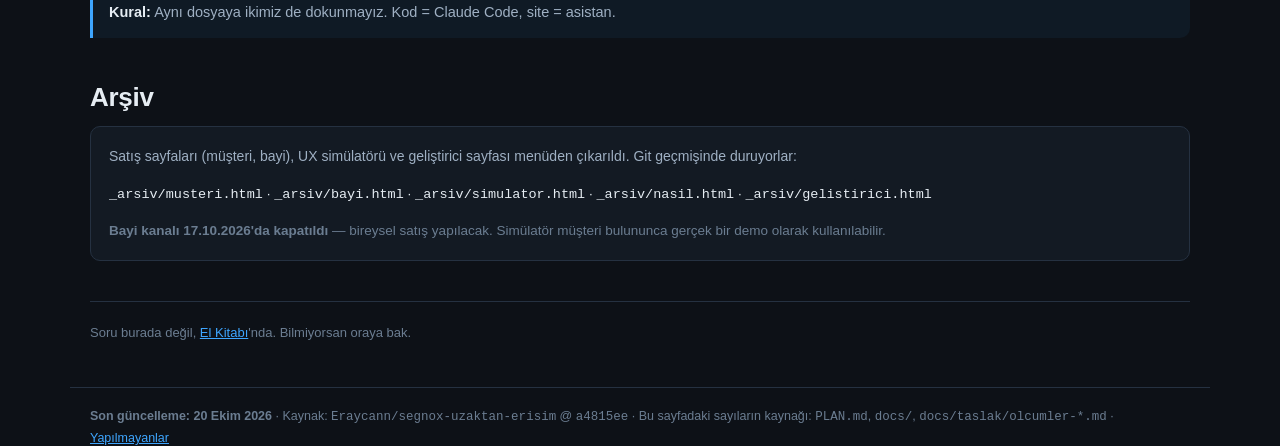
==== commit 2e4f9d87: "Site: 6f W3 sunucu bitti, mimariye widget yuzeyi eklendi, CI durumu guncel - Mimari 00 bolumune 'dor" ====
--- a/basla.html
+++ b/basla.html
@@ -71,9 +71,9 @@
   <div class="ev now">
     <b>6f · Canlı destek düğmesi <span class="badge b-warn">YAZILIYOR</span></b>
     <small>
-      Siteye gömülen tek satır betik → ziyaretçi "Destek al" der → kodu girer →
-      talep konsola düşer → teknisyen koduyla bağlanır. Karar: <b>K-36</b>.
-      <b>Claude Code çalışıyor.</b>
+      Betik + sunucu tarafı bitti (K-36): ziyaretçi "Destek al" der → kodu girer →
+      talep konsola düşer → teknisyen koduyla bağlanır.
+      <b>Uçtan uca testler ve denetim turu sürüyor.</b>
     </small>
   </div>
   <div class="ev now">
@@ -102,9 +102,10 @@
     <td class="warn2">Kod var, denenmedi</td><td><b>Sanal makine</b></td></tr>
 <tr><td><b>CI'da 2 kırık e2e testi</b></td>
     <td class="warn2">Düzeltildi (20.10) — e2e 29 geçti / 3 atlandı / 0 kaldı</td><td>—</td></tr>
-<tr><td><b>Go kapısı kırmızı</b></td>
-    <td class="warn2">6f yarım sırasında: migration sayacı (9 → 11) + bir Windows
-        ACL testi CI'da kırık</td><td>Claude Code</td></tr>
+<tr><td><b>Go kapısı</b></td>
+    <td class="warn2">Yerelde yeşil (36 paket) · CI'da 3 test kırık: bir Windows ACL
+        testi (ortam), bir rtc testi (yük), bir e2e "Güncelle düğmesi" testi</td>
+    <td>Claude Code</td></tr>
 <tr><td><b>İkinci cihazdan giriş (403) — düzeltildi</b></td>
     <td class="warn2">Claude Code'da</td><td>Claude Code</td></tr>
 <tr><td><b>Fiyat, şirket, KVKK</b></td>
@@ -292,7 +293,7 @@
 <div class="wrap" style="margin-top:44px;padding-top:18px;border-top:1px solid var(--line)">
   <p style="font-size:12.5px;color:var(--fg3);margin:0">
     <b>Son güncelleme: 20 Ekim 2026</b> &middot;
-    Kaynak: <span class="mono">Eraycann/segnox-uzaktan-erisim</span> @ <span class="mono">70ad56e</span>
+    Kaynak: <span class="mono">Eraycann/segnox-uzaktan-erisim</span> @ <span class="mono">a4815ee</span>
     &middot; Bu sayfadaki sayıların kaynağı: <span class="mono">PLAN.md</span>,
     <span class="mono">docs/</span>, <span class="mono">docs/taslak/olcumler-*.md</span>
     &middot; <a href="bilgi.html#yapilmayanlar">Yapılmayanlar</a>
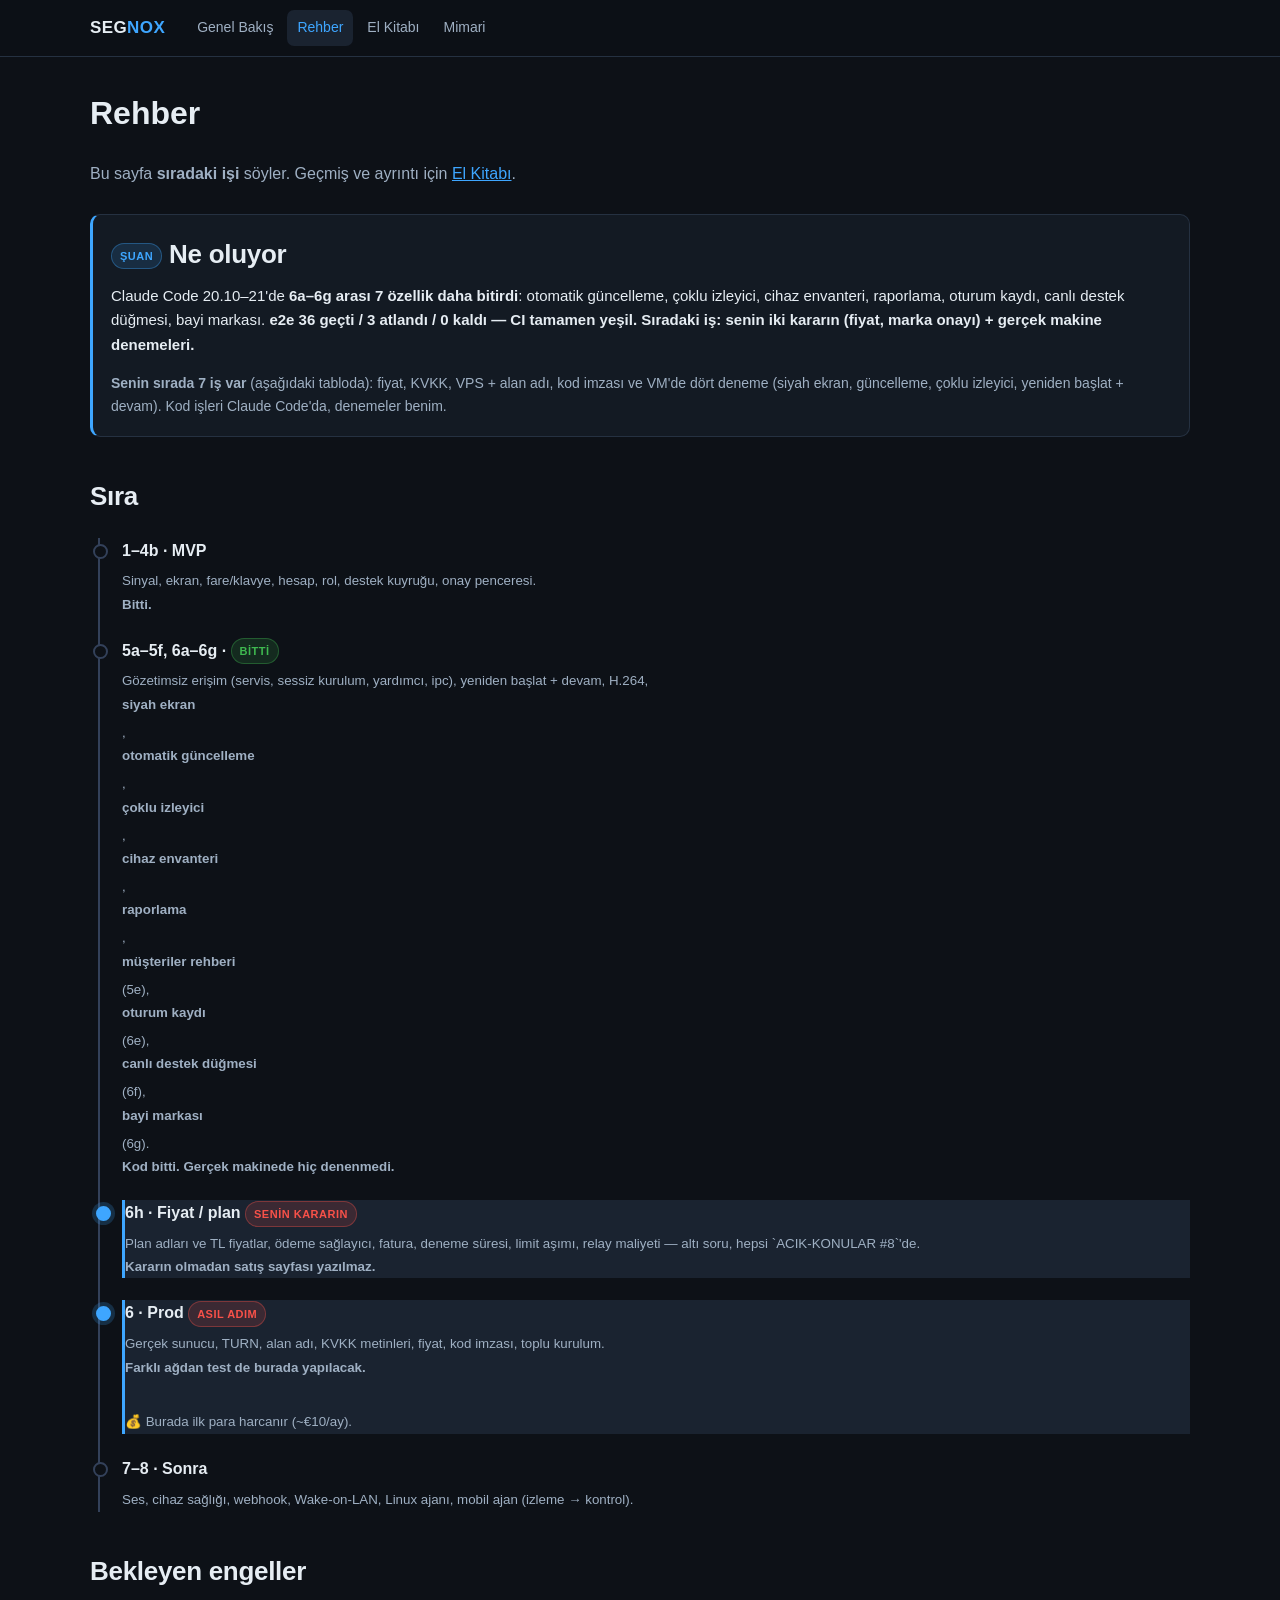
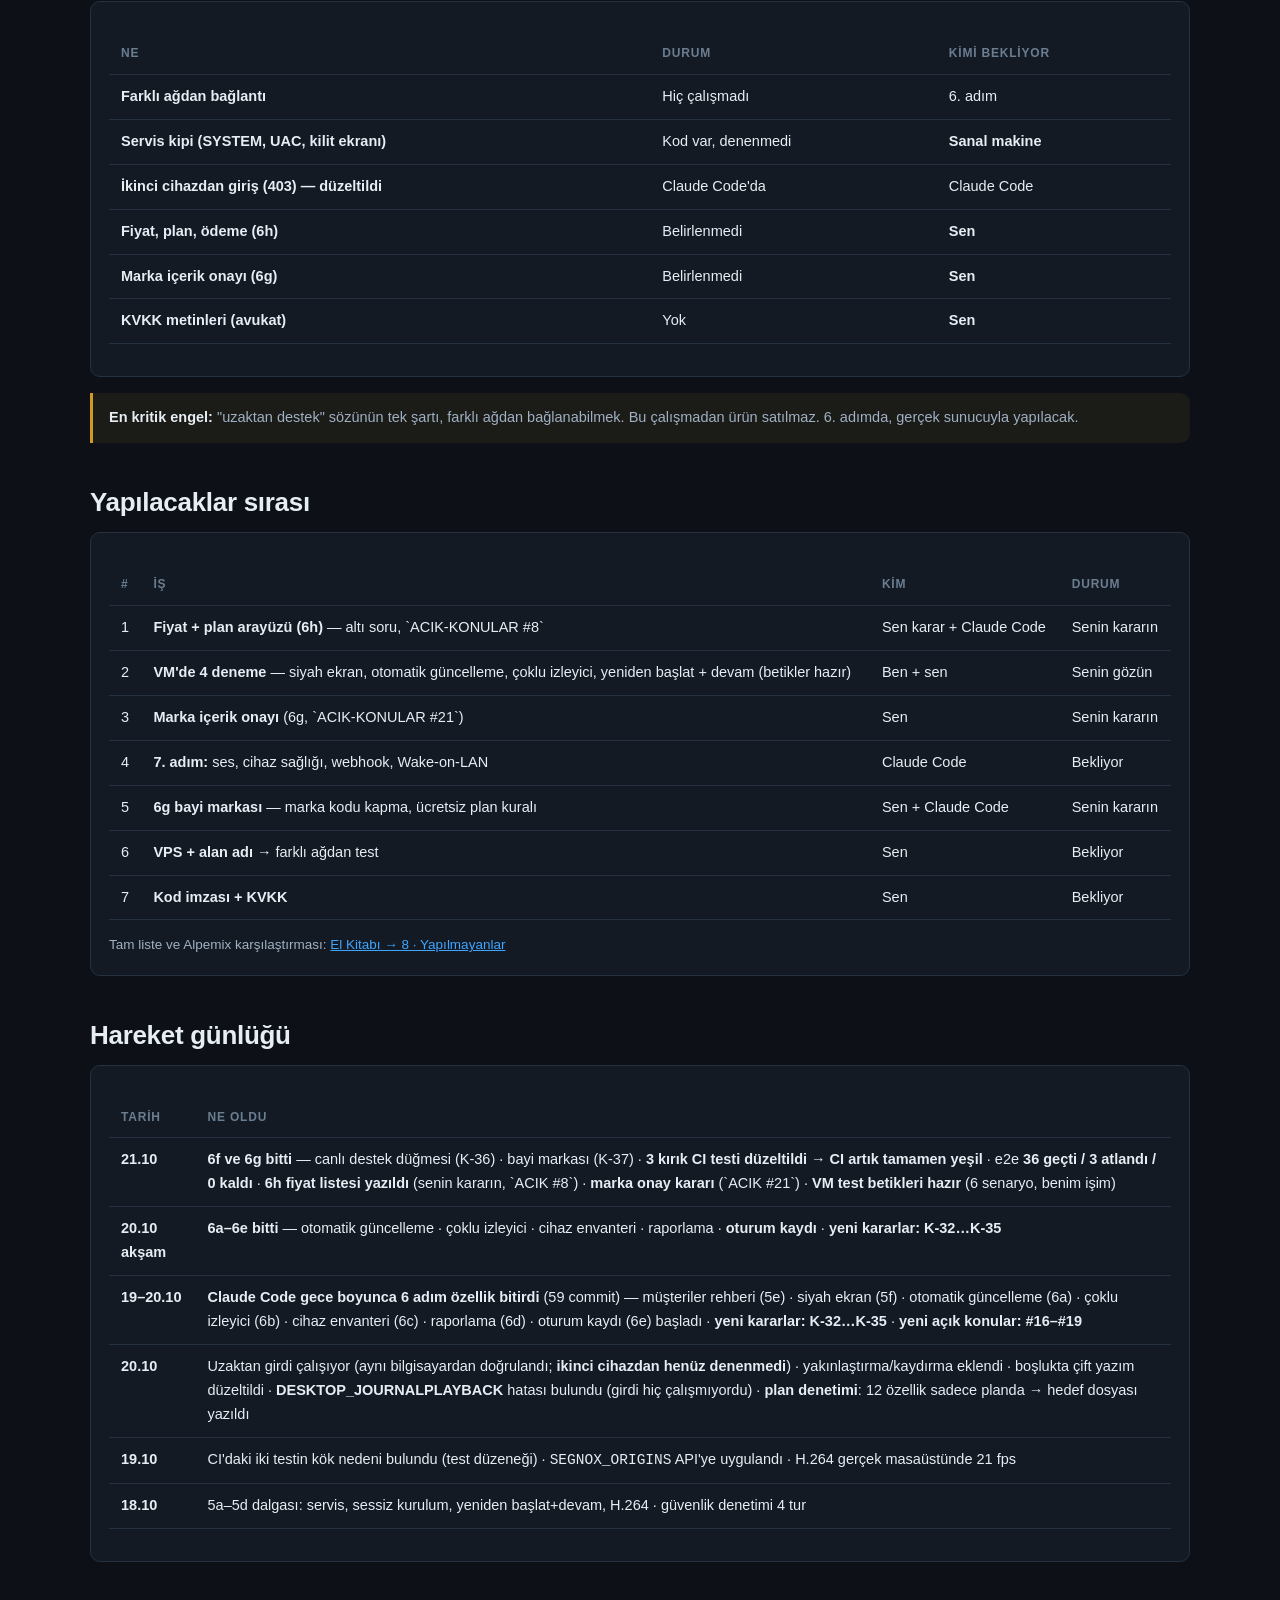
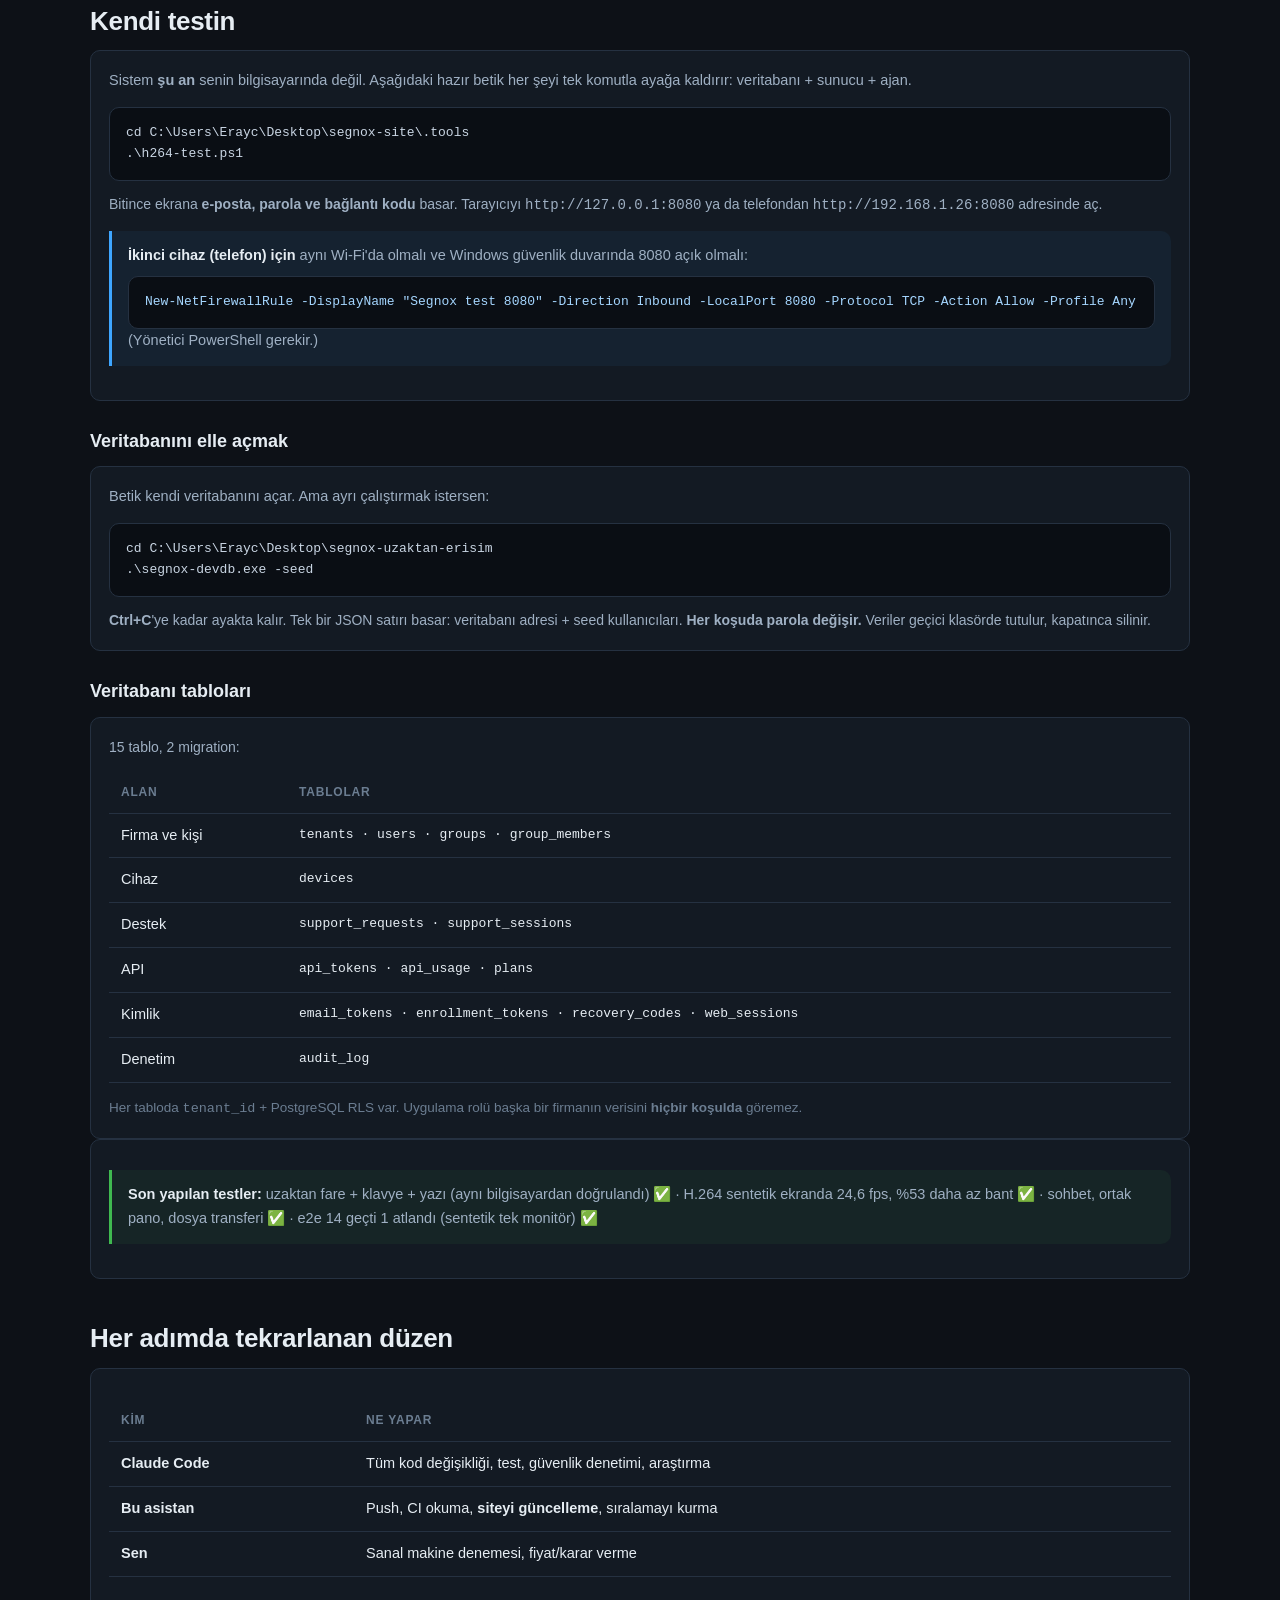
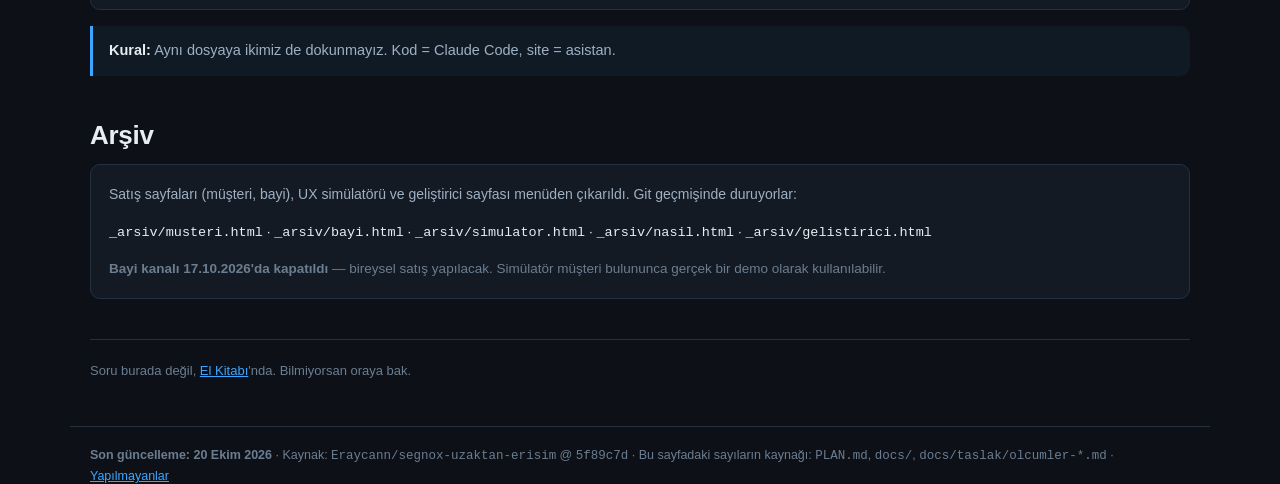
==== commit 08d9d065: "Site: 6f ve 6g bitti, Alpemix 9 esitlendi, CI yesil, yapilmayanlar tek tabloda - 6f canli destek dug" ====
--- a/basla.html
+++ b/basla.html
@@ -36,16 +36,17 @@
 <div class="card" style="border-left:3px solid var(--acc);margin-top:22px">
   <h2 style="margin-top:0"><span class="badge b-info">&#351;UAN</span> Ne oluyor</h2>
   <p style="font-size:15px">
-    Claude Code 20.10'da <b>6a–6e arası 6 özellik bitti</b> (otomatik güncelleme,
-    çoklu izleyici, cihaz envanteri, raporlama, oturum kaydı); <b>6f canlı destek
-    düğmesi yazılıyor</b>. e2e 29 geçti / 3 atlandı / 0 kaldı — CI'daki iki kırık
-    e2e testi onarıldı.
-    <b>Sıradaki iş: 6f'i bitirmek, sonra senin VM denemelerin.</b>
+    Claude Code 20.10–21'de <b>6a–6g arası 7 özellik daha bitirdi</b>:
+    otomatik güncelleme, çoklu izleyici, cihaz envanteri, raporlama,
+    oturum kaydı, canlı destek düğmesi, bayi markası.
+    <b>e2e 36 geçti / 3 atlandı / 0 kaldı — CI tamamen yeşil.</b>
+    <b>Sıradaki iş: senin iki kararın (fiyat, marka onayı) + gerçek makine
+    denemeleri.</b>
   </p>
   <p style="font-size:14px;color:var(--fg2)">
-    <b>Senin sırada 5 iş var</b> (aşağıdaki tabloda): siyah ekran, otomatik
-    güncelleme ve çoklu izleyici denemeleri — hepsi VM'de. Kod işleri Claude
-    Code'da.
+    <b>Senin sırada 7 iş var</b> (aşağıdaki tabloda): fiyat, KVKK, VPS + alan adı,
+    kod imzası ve VM'de dört deneme (siyah ekran, güncelleme, çoklu izleyici,
+    yeniden başlat + devam). Kod işleri Claude Code'da, denemeler benim.
   </p>
 </div>
 
@@ -59,21 +60,22 @@
       <b>Bitti.</b></small>
   </div>
   <div class="ev done">
-    <b>5a–5f, 6a–6e · <span class="badge b-ok">BİTTİ</span></b>
+    <b>5a–5f, 6a–6g · <span class="badge b-ok">BİTTİ</span></b>
     <small>
       Gözetimsiz erişim (servis, sessiz kurulum, yardımcı, ipc), yeniden başlat
       + devam, H.264, <b>siyah ekran</b>, <b>otomatik güncelleme</b>,
       <b>çoklu izleyici</b>, <b>cihaz envanteri</b>, <b>raporlama</b>,
-      <b>müşteriler rehberi</b> (5e), <b>oturum kaydı</b> (6e).
+      <b>müşteriler rehberi</b> (5e), <b>oturum kaydı</b> (6e),
+      <b>canlı destek düğmesi</b> (6f), <b>bayi markası</b> (6g).
       <b>Kod bitti. Gerçek makinede hiç denenmedi.</b>
     </small>
   </div>
   <div class="ev now">
-    <b>6f · Canlı destek düğmesi <span class="badge b-warn">YAZILIYOR</span></b>
+    <b>6h · Fiyat / plan <span class="badge b-bad">SENİN KARARIN</span></b>
     <small>
-      Betik + sunucu tarafı bitti (K-36): ziyaretçi "Destek al" der → kodu girer →
-      talep konsola düşer → teknisyen koduyla bağlanır.
-      <b>Uçtan uca testler ve denetim turu sürüyor.</b>
+      Plan adları ve TL fiyatlar, ödeme sağlayıcı, fatura, deneme süresi,
+      limit aşımı, relay maliyeti — altı soru, hepsi `ACIK-KONULAR #8`'de.
+      <b>Kararın olmadan satış sayfası yazılmaz.</b>
     </small>
   </div>
   <div class="ev now">
@@ -100,16 +102,14 @@
     <td class="no">Hiç çalışmadı</td><td>6. adım</td></tr>
 <tr><td><b>Servis kipi (SYSTEM, UAC, kilit ekranı)</b></td>
     <td class="warn2">Kod var, denenmedi</td><td><b>Sanal makine</b></td></tr>
-<tr><td><b>CI'da 2 kırık e2e testi</b></td>
-    <td class="warn2">Düzeltildi (20.10) — e2e 29 geçti / 3 atlandı / 0 kaldı</td><td>—</td></tr>
-<tr><td><b>Go kapısı</b></td>
-    <td class="warn2">Yerelde yeşil (36 paket) · CI'da 3 test kırık: bir Windows ACL
-        testi (ortam), bir rtc testi (yük), bir e2e "Güncelle düğmesi" testi</td>
-    <td>Claude Code</td></tr>
 <tr><td><b>İkinci cihazdan giriş (403) — düzeltildi</b></td>
     <td class="warn2">Claude Code'da</td><td>Claude Code</td></tr>
-<tr><td><b>Fiyat, şirket, KVKK</b></td>
+<tr><td><b>Fiyat, plan, ödeme (6h)</b></td>
     <td class="no">Belirlenmedi</td><td><b>Sen</b></td></tr>
+<tr><td><b>Marka içerik onayı (6g)</b></td>
+    <td class="no">Belirlenmedi</td><td><b>Sen</b></td></tr>
+<tr><td><b>KVKK metinleri (avukat)</b></td>
+    <td class="no">Yok</td><td><b>Sen</b></td></tr>
 </table>
 </div>
 
@@ -125,23 +125,20 @@
 <div class="card">
 <table>
 <tr><th>#</th><th>İş</th><th>Kim</th><th>Durum</th></tr>
-<tr><td>1</td><td><b>6f canlı destek düğmesi</b> — widget betiği + konsol "Siteden gelenler" sayfası</td>
-    <td>Claude Code</td><td class="warn2">Yazılıyor</td></tr>
-<tr><td>2</td><td><b>6g bayi markası</b> — logo, marka adı, özel sözleşme metni</td>
+<tr><td>1</td><td><b>Fiyat + plan arayüzü (6h)</b> — altı soru, `ACIK-KONULAR #8`</td>
+    <td>Sen karar + Claude Code</td><td class="no">Senin kararın</td></tr>
+<tr><td>2</td><td><b>VM'de 4 deneme</b> — siyah ekran, otomatik güncelleme,
+    çoklu izleyici, yeniden başlat + devam (betikler hazır)</td>
+    <td>Ben + sen</td><td class="warn2">Senin gözün</td></tr>
+<tr><td>3</td><td><b>Marka içerik onayı</b> (6g, `ACIK-KONULAR #21`)</td>
+    <td>Sen</td><td class="no">Senin kararın</td></tr>
+<tr><td>4</td><td><b>7. adım:</b> ses, cihaz sağlığı, webhook, Wake-on-LAN</td>
     <td>Claude Code</td><td class="no">Bekliyor</td></tr>
-<tr><td>3</td><td><b>Siyah ekran</b> gerçek deneme (#16)</td><td>Sen</td>
-    <td class="warn2">Bekliyor</td></tr>
-<tr><td>4</td><td><b>Otomatik güncelleme</b> VM denemesi (#17)</td><td>Sen</td>
-    <td class="warn2">Bekliyor</td></tr>
-<tr><td>5</td><td><b>Çoklu izleyici</b> gözle kontrol (#18)</td><td>Sen</td>
-    <td class="warn2">Bekliyor</td></tr>
-<tr><td>6</td><td><b>7. adım:</b> ses, cihaz sağlığı, webhook, Wake-on-LAN</td>
-    <td>Claude Code</td><td class="no">Bekliyor</td></tr>
-<tr><td>7</td><td><b>Fiyat + plan arayüzü</b></td><td>Sen karar + Claude Code</td>
-    <td class="no">Senin kararın</td></tr>
-<tr><td>8</td><td><b>VPS + alan adı</b> → farklı ağdan test</td><td>Sen</td>
+<tr><td>5</td><td><b>6g bayi markası</b> — marka kodu kapma, ücretsiz plan kuralı</td>
+    <td>Sen + Claude Code</td><td class="no">Senin kararın</td></tr>
+<tr><td>6</td><td><b>VPS + alan adı</b> → farklı ağdan test</td><td>Sen</td>
     <td class="no">Bekliyor</td></tr>
-<tr><td>9</td><td><b>Kod imzası + KVKK</b></td><td>Sen</td><td class="no">Bekliyor</td></tr>
+<tr><td>7</td><td><b>Kod imzası + KVKK</b></td><td>Sen</td><td class="no">Bekliyor</td></tr>
 </table>
 <p style="font-size:13.5px;color:var(--fg2);margin-top:12px">
   Tam liste ve Alpemix karşılaştırması:
@@ -155,11 +152,17 @@
 <div class="card">
 <table>
 <tr><th>Tarih</th><th>Ne oldu</th></tr>
+<tr><td><b>21.10</b></td>
+    <td><b>6f ve 6g bitti</b> — canlı destek düğmesi (K-36) · bayi markası (K-37) ·
+        <b>3 kırık CI testi düzeltildi → CI artık tamamen yeşil</b> ·
+        e2e <b>36 geçti / 3 atlandı / 0 kaldı</b> ·
+        <b>6h fiyat listesi yazıldı</b> (senin kararın, `ACIK #8`) ·
+        <b>marka onay kararı</b> (`ACIK #21`) ·
+        <b>VM test betikleri hazır</b> (6 senaryo, benim işim)</td></tr>
 <tr><td><b>20.10 akşam</b></td>
-    <td><b>6a–6e bitti, 6f yazılıyor</b> — otomatik güncelleme · çoklu izleyici ·
+    <td><b>6a–6e bitti</b> — otomatik güncelleme · çoklu izleyici ·
         cihaz envanteri · raporlama · <b>oturum kaydı</b> ·
-        <b>canlı destek düğmesi</b> (K-36) · <b>e2e 29 geçti / 3 atlandı / 0 kaldı</b>
-        (CI'daki 2 kırık test onarıldı) · <b>yeni kararlar: K-32…K-36</b></td></tr>
+        <b>yeni kararlar: K-32…K-35</b></td></tr>
 <tr><td><b>19–20.10</b></td>
     <td><b>Claude Code gece boyunca 6 adım özellik bitirdi</b> (59 commit) —
         müşteriler rehberi (5e) · siyah ekran (5f) · otomatik güncelleme (6a) ·
@@ -293,7 +296,7 @@
 <div class="wrap" style="margin-top:44px;padding-top:18px;border-top:1px solid var(--line)">
   <p style="font-size:12.5px;color:var(--fg3);margin:0">
     <b>Son güncelleme: 20 Ekim 2026</b> &middot;
-    Kaynak: <span class="mono">Eraycann/segnox-uzaktan-erisim</span> @ <span class="mono">a4815ee</span>
+    Kaynak: <span class="mono">Eraycann/segnox-uzaktan-erisim</span> @ <span class="mono">5f89c7d</span>
     &middot; Bu sayfadaki sayıların kaynağı: <span class="mono">PLAN.md</span>,
     <span class="mono">docs/</span>, <span class="mono">docs/taslak/olcumler-*.md</span>
     &middot; <a href="bilgi.html#yapilmayanlar">Yapılmayanlar</a>
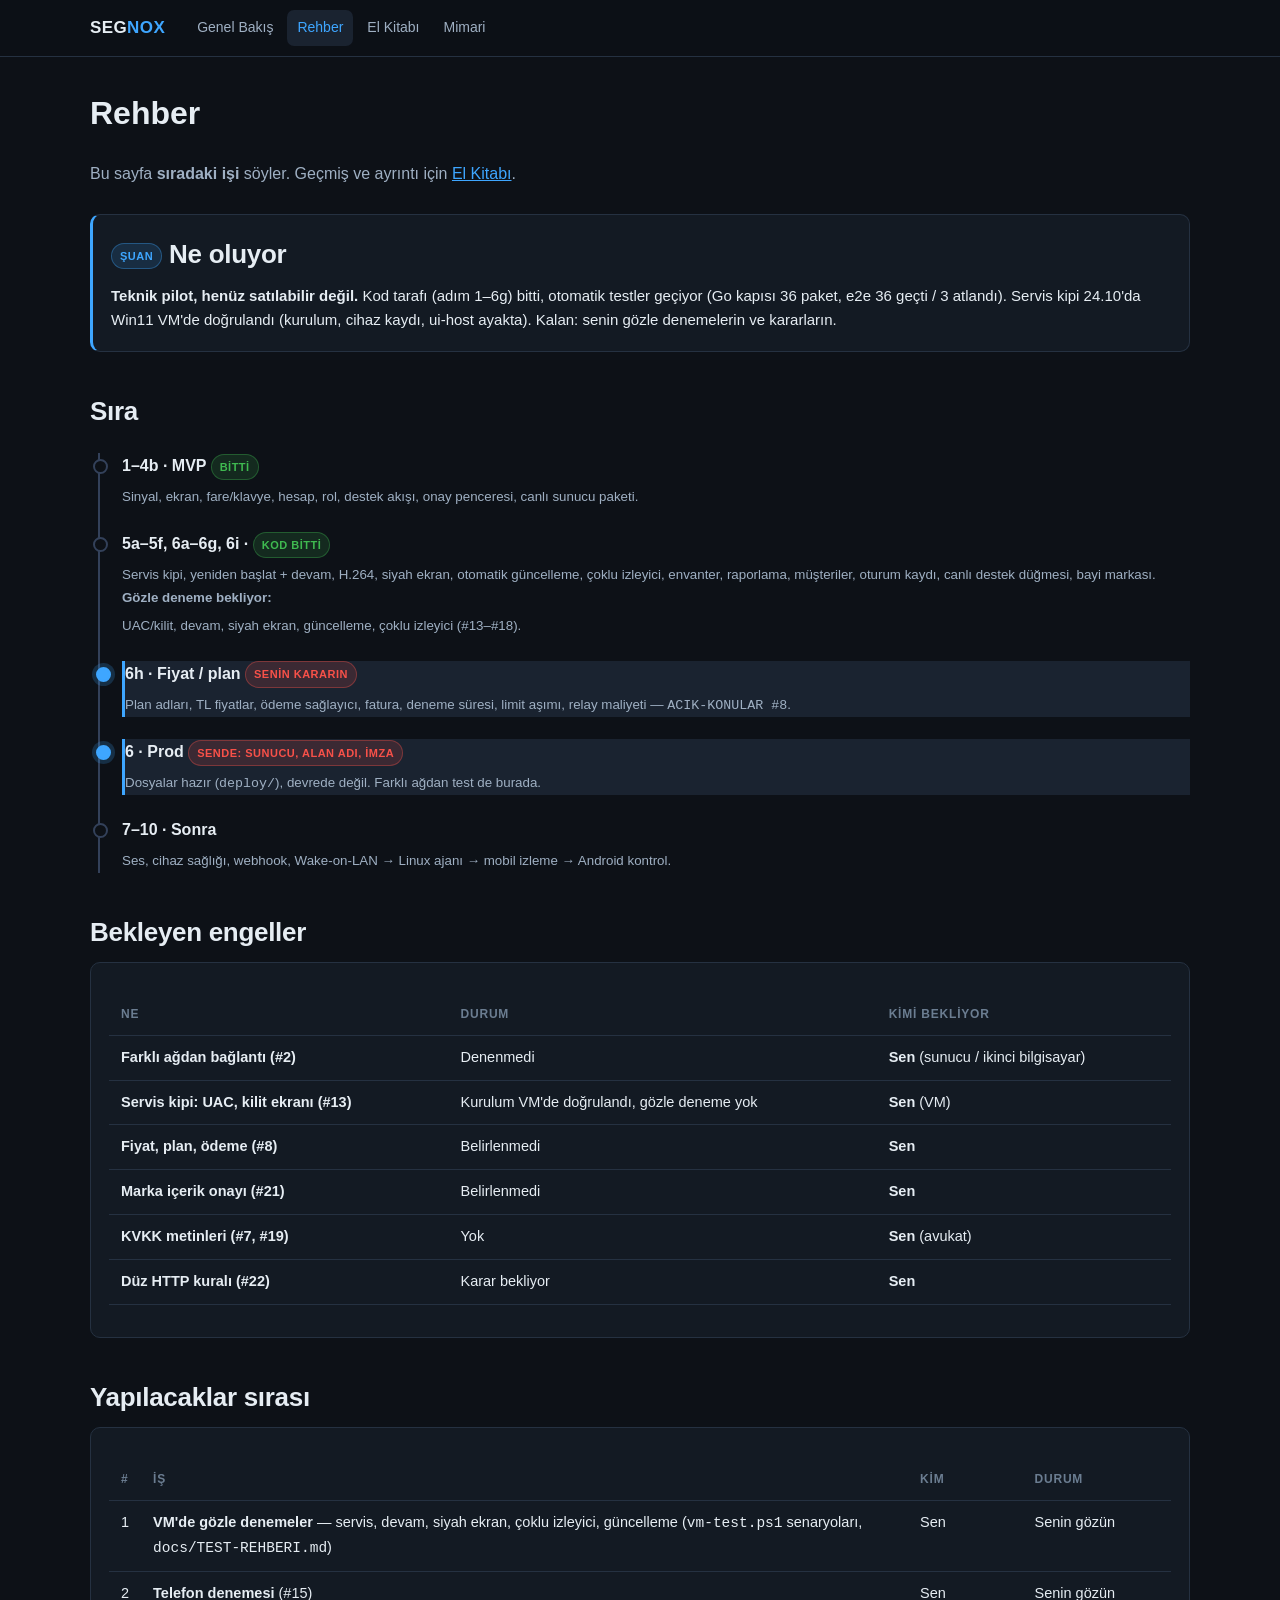
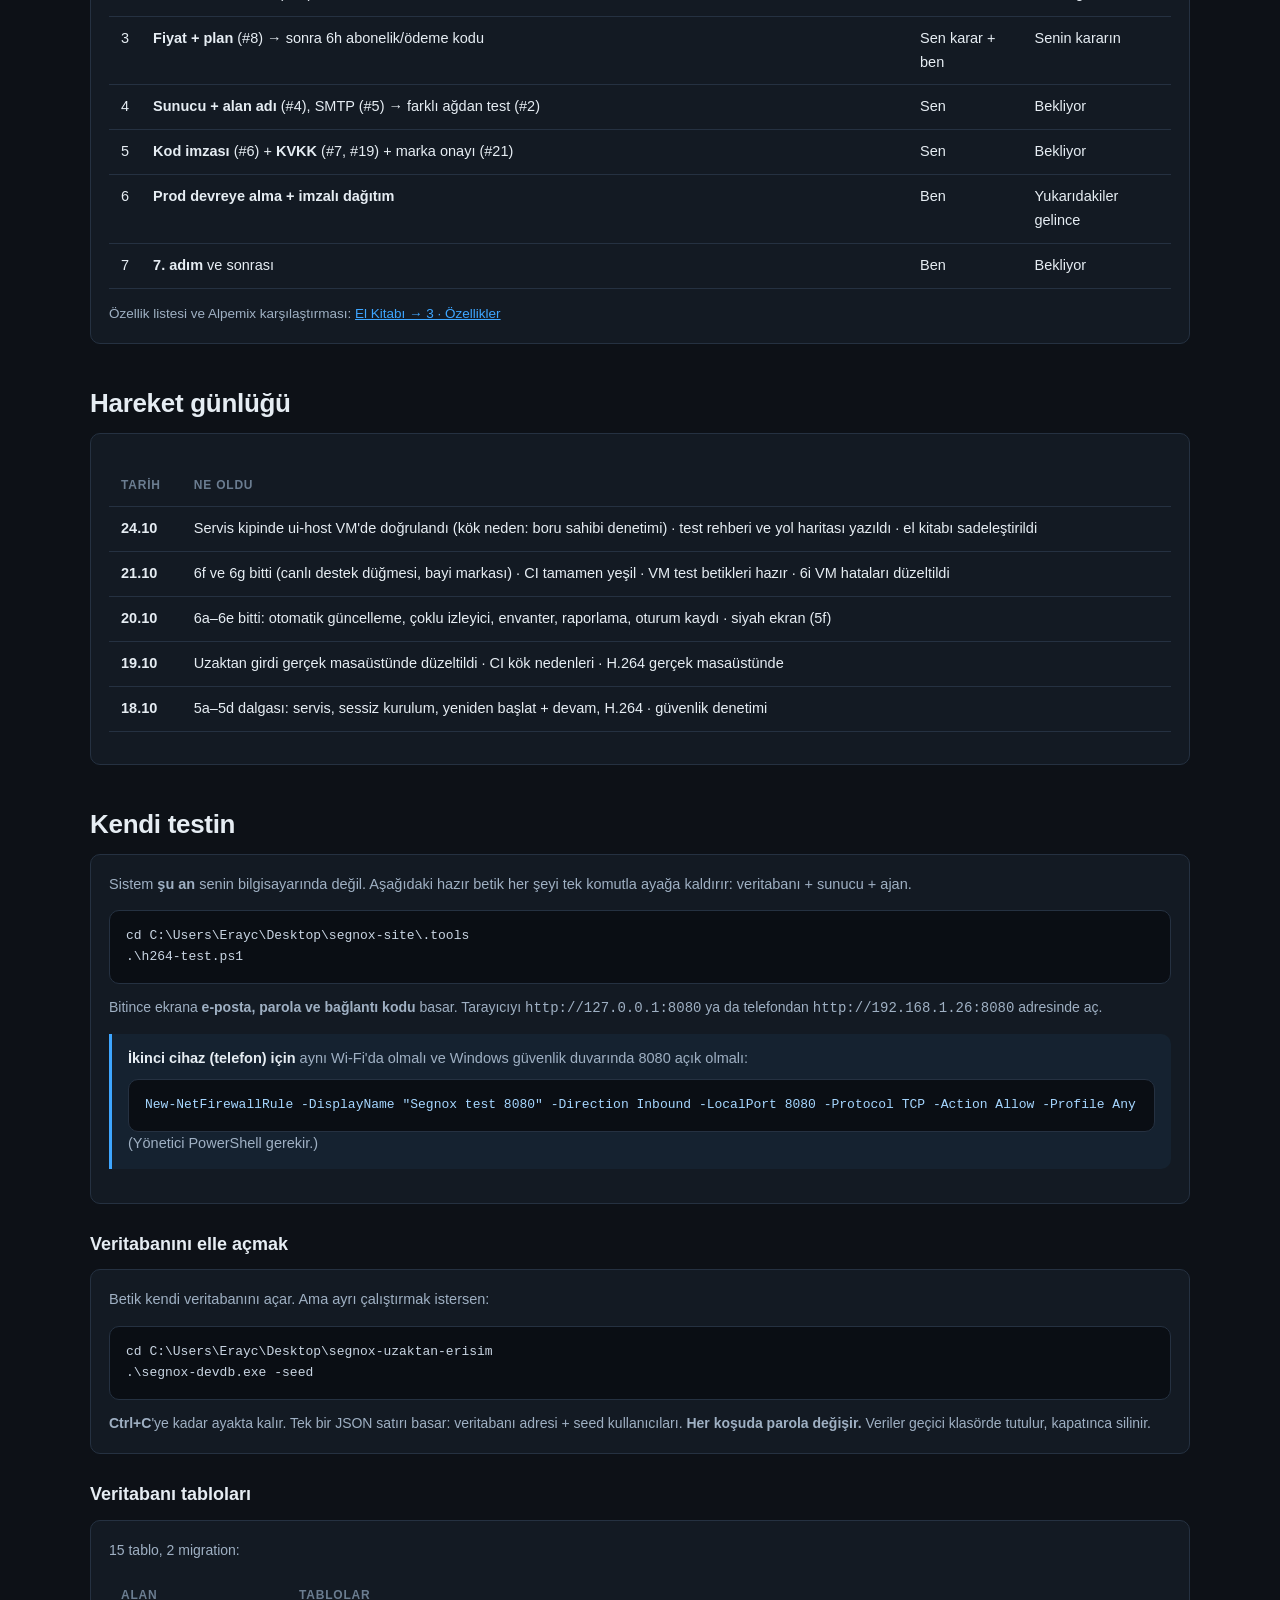
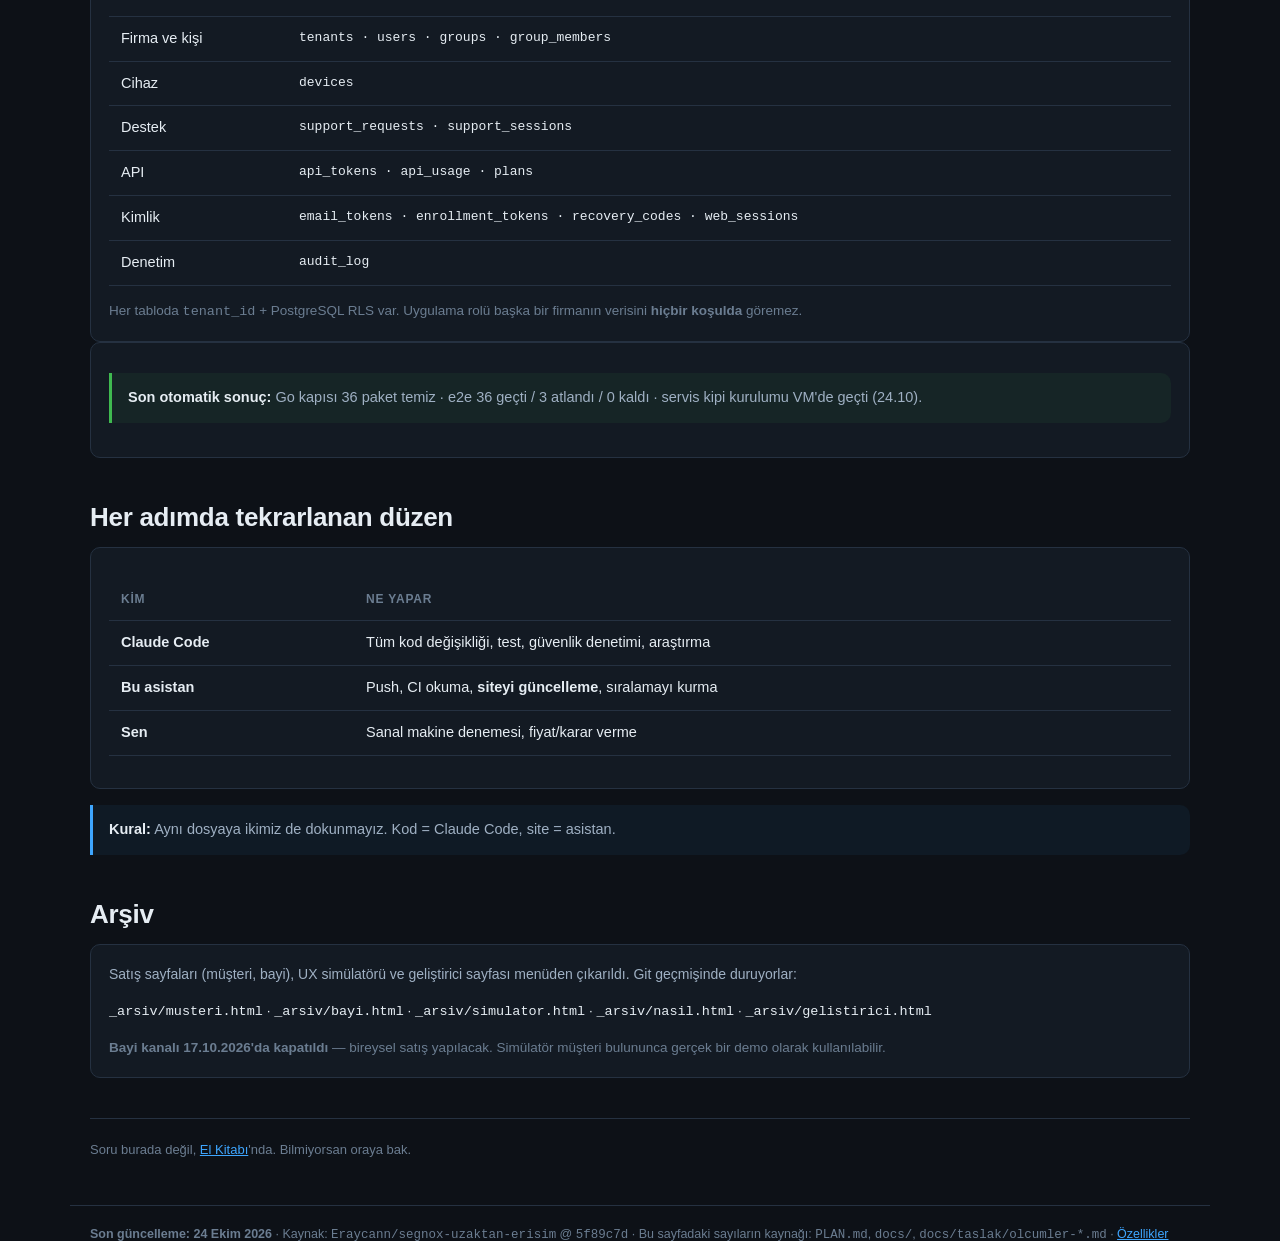
==== commit e58f51bc: "El kitabi sadelestirildi ve guncellendi; rehber guncel Co-Authored-By: Claude Opus 5.5 <noreply@anth" ====
--- a/basla.html
+++ b/basla.html
@@ -36,17 +36,9 @@
 <div class="card" style="border-left:3px solid var(--acc);margin-top:22px">
   <h2 style="margin-top:0"><span class="badge b-info">&#351;UAN</span> Ne oluyor</h2>
   <p style="font-size:15px">
-    Claude Code 20.10–21'de <b>6a–6g arası 7 özellik daha bitirdi</b>:
-    otomatik güncelleme, çoklu izleyici, cihaz envanteri, raporlama,
-    oturum kaydı, canlı destek düğmesi, bayi markası.
-    <b>e2e 36 geçti / 3 atlandı / 0 kaldı — CI tamamen yeşil.</b>
-    <b>Sıradaki iş: senin iki kararın (fiyat, marka onayı) + gerçek makine
-    denemeleri.</b>
-  </p>
-  <p style="font-size:14px;color:var(--fg2)">
-    <b>Senin sırada 7 iş var</b> (aşağıdaki tabloda): fiyat, KVKK, VPS + alan adı,
-    kod imzası ve VM'de dört deneme (siyah ekran, güncelleme, çoklu izleyici,
-    yeniden başlat + devam). Kod işleri Claude Code'da, denemeler benim.
+    <b>Teknik pilot, henüz satılabilir değil.</b> Kod tarafı (adım 1–6g) bitti, otomatik testler geçiyor
+    (Go kapısı 36 paket, e2e 36 geçti / 3 atlandı). Servis kipi 24.10'da Win11 VM'de doğrulandı
+    (kurulum, cihaz kaydı, ui-host ayakta). Kalan: senin gözle denemelerin ve kararların.
   </p>
 </div>
 
@@ -55,40 +47,26 @@
 
 <div class="tl">
   <div class="ev done">
-    <b>1–4b · MVP</b>
-    <small>Sinyal, ekran, fare/klavye, hesap, rol, destek kuyruğu, onay penceresi.
-      <b>Bitti.</b></small>
+    <b>1–4b · MVP <span class="badge b-ok">BİTTİ</span></b>
+    <small>Sinyal, ekran, fare/klavye, hesap, rol, destek akışı, onay penceresi, canlı sunucu paketi.</small>
   </div>
   <div class="ev done">
-    <b>5a–5f, 6a–6g · <span class="badge b-ok">BİTTİ</span></b>
-    <small>
-      Gözetimsiz erişim (servis, sessiz kurulum, yardımcı, ipc), yeniden başlat
-      + devam, H.264, <b>siyah ekran</b>, <b>otomatik güncelleme</b>,
-      <b>çoklu izleyici</b>, <b>cihaz envanteri</b>, <b>raporlama</b>,
-      <b>müşteriler rehberi</b> (5e), <b>oturum kaydı</b> (6e),
-      <b>canlı destek düğmesi</b> (6f), <b>bayi markası</b> (6g).
-      <b>Kod bitti. Gerçek makinede hiç denenmedi.</b>
-    </small>
+    <b>5a–5f, 6a–6g, 6i · <span class="badge b-ok">KOD BİTTİ</span></b>
+    <small>Servis kipi, yeniden başlat + devam, H.264, siyah ekran, otomatik güncelleme, çoklu izleyici,
+      envanter, raporlama, müşteriler, oturum kaydı, canlı destek düğmesi, bayi markası.
+      <b>Gözle deneme bekliyor:</b> UAC/kilit, devam, siyah ekran, güncelleme, çoklu izleyici (#13–#18).</small>
   </div>
   <div class="ev now">
     <b>6h · Fiyat / plan <span class="badge b-bad">SENİN KARARIN</span></b>
-    <small>
-      Plan adları ve TL fiyatlar, ödeme sağlayıcı, fatura, deneme süresi,
-      limit aşımı, relay maliyeti — altı soru, hepsi `ACIK-KONULAR #8`'de.
-      <b>Kararın olmadan satış sayfası yazılmaz.</b>
-    </small>
+    <small>Plan adları, TL fiyatlar, ödeme sağlayıcı, fatura, deneme süresi, limit aşımı, relay maliyeti — <span class="mono">ACIK-KONULAR #8</span>.</small>
   </div>
   <div class="ev now">
-    <b>6 · Prod <span class="badge b-bad">ASIL ADIM</span></b>
-    <small>Gerçek sunucu, TURN, alan adı, KVKK metinleri, fiyat, kod imzası,
-      toplu kurulum. <b>Farklı ağdan test de burada yapılacak.</b><br>
-      💰 Burada ilk para harcanır (~€10/ay).
-    </small>
+    <b>6 · Prod <span class="badge b-bad">SENDE: SUNUCU, ALAN ADI, İMZA</span></b>
+    <small>Dosyalar hazır (<span class="mono">deploy/</span>), devrede değil. Farklı ağdan test de burada.</small>
   </div>
   <div class="ev">
-    <b>7–8 · Sonra</b>
-    <small>Ses, cihaz sağlığı, webhook, Wake-on-LAN, Linux ajanı,
-      mobil ajan (izleme → kontrol).</small>
+    <b>7–10 · Sonra</b>
+    <small>Ses, cihaz sağlığı, webhook, Wake-on-LAN → Linux ajanı → mobil izleme → Android kontrol.</small>
   </div>
 </div>
 
@@ -98,25 +76,19 @@
 <div class="card">
 <table>
 <tr><th>Ne</th><th>Durum</th><th>Kimi bekliyor</th></tr>
-<tr><td><b>Farklı ağdan bağlantı</b></td>
-    <td class="no">Hiç çalışmadı</td><td>6. adım</td></tr>
-<tr><td><b>Servis kipi (SYSTEM, UAC, kilit ekranı)</b></td>
-    <td class="warn2">Kod var, denenmedi</td><td><b>Sanal makine</b></td></tr>
-<tr><td><b>İkinci cihazdan giriş (403) — düzeltildi</b></td>
-    <td class="warn2">Claude Code'da</td><td>Claude Code</td></tr>
-<tr><td><b>Fiyat, plan, ödeme (6h)</b></td>
+<tr><td><b>Farklı ağdan bağlantı (#2)</b></td>
+    <td class="no">Denenmedi</td><td><b>Sen</b> (sunucu / ikinci bilgisayar)</td></tr>
+<tr><td><b>Servis kipi: UAC, kilit ekranı (#13)</b></td>
+    <td class="warn2">Kurulum VM'de doğrulandı, gözle deneme yok</td><td><b>Sen</b> (VM)</td></tr>
+<tr><td><b>Fiyat, plan, ödeme (#8)</b></td>
     <td class="no">Belirlenmedi</td><td><b>Sen</b></td></tr>
-<tr><td><b>Marka içerik onayı (6g)</b></td>
+<tr><td><b>Marka içerik onayı (#21)</b></td>
     <td class="no">Belirlenmedi</td><td><b>Sen</b></td></tr>
-<tr><td><b>KVKK metinleri (avukat)</b></td>
-    <td class="no">Yok</td><td><b>Sen</b></td></tr>
-</table>
-</div>
-
-<div class="note warn">
-  <b>En kritik engel:</b> "uzaktan destek" sözünün tek şartı, farklı ağdan
-  bağlanabilmek. Bu çalışmadan ürün satılmaz. 6. adımda, gerçek sunucuyla
-  yapılacak.
+<tr><td><b>KVKK metinleri (#7, #19)</b></td>
+    <td class="no">Yok</td><td><b>Sen</b> (avukat)</td></tr>
+<tr><td><b>Düz HTTP kuralı (#22)</b></td>
+    <td class="no">Karar bekliyor</td><td><b>Sen</b></td></tr>
+</table>
 </div>
 
 <!-- ============ YAPILACAKLAR ============ -->
@@ -125,24 +97,20 @@
 <div class="card">
 <table>
 <tr><th>#</th><th>İş</th><th>Kim</th><th>Durum</th></tr>
-<tr><td>1</td><td><b>Fiyat + plan arayüzü (6h)</b> — altı soru, `ACIK-KONULAR #8`</td>
-    <td>Sen karar + Claude Code</td><td class="no">Senin kararın</td></tr>
-<tr><td>2</td><td><b>VM'de 4 deneme</b> — siyah ekran, otomatik güncelleme,
-    çoklu izleyici, yeniden başlat + devam (betikler hazır)</td>
-    <td>Ben + sen</td><td class="warn2">Senin gözün</td></tr>
-<tr><td>3</td><td><b>Marka içerik onayı</b> (6g, `ACIK-KONULAR #21`)</td>
-    <td>Sen</td><td class="no">Senin kararın</td></tr>
-<tr><td>4</td><td><b>7. adım:</b> ses, cihaz sağlığı, webhook, Wake-on-LAN</td>
-    <td>Claude Code</td><td class="no">Bekliyor</td></tr>
-<tr><td>5</td><td><b>6g bayi markası</b> — marka kodu kapma, ücretsiz plan kuralı</td>
-    <td>Sen + Claude Code</td><td class="no">Senin kararın</td></tr>
-<tr><td>6</td><td><b>VPS + alan adı</b> → farklı ağdan test</td><td>Sen</td>
-    <td class="no">Bekliyor</td></tr>
-<tr><td>7</td><td><b>Kod imzası + KVKK</b></td><td>Sen</td><td class="no">Bekliyor</td></tr>
+<tr><td>1</td><td><b>VM'de gözle denemeler</b> — servis, devam, siyah ekran, çoklu izleyici, güncelleme
+    (<span class="mono">vm-test.ps1</span> senaryoları, <span class="mono">docs/TEST-REHBERI.md</span>)</td>
+    <td>Sen</td><td class="warn2">Senin gözün</td></tr>
+<tr><td>2</td><td><b>Telefon denemesi</b> (#15)</td><td>Sen</td><td class="warn2">Senin gözün</td></tr>
+<tr><td>3</td><td><b>Fiyat + plan</b> (#8) → sonra 6h abonelik/ödeme kodu</td>
+    <td>Sen karar + ben</td><td class="no">Senin kararın</td></tr>
+<tr><td>4</td><td><b>Sunucu + alan adı</b> (#4), SMTP (#5) → farklı ağdan test (#2)</td><td>Sen</td><td class="no">Bekliyor</td></tr>
+<tr><td>5</td><td><b>Kod imzası</b> (#6) + <b>KVKK</b> (#7, #19) + marka onayı (#21)</td><td>Sen</td><td class="no">Bekliyor</td></tr>
+<tr><td>6</td><td><b>Prod devreye alma + imzalı dağıtım</b></td><td>Ben</td><td class="no">Yukarıdakiler gelince</td></tr>
+<tr><td>7</td><td><b>7. adım</b> ve sonrası</td><td>Ben</td><td class="no">Bekliyor</td></tr>
 </table>
 <p style="font-size:13.5px;color:var(--fg2);margin-top:12px">
-  Tam liste ve Alpemix karşılaştırması:
-  <a href="bilgi.html#yapilmayanlar">El Kitabı → 8 · Yapılmayanlar</a>
+  Özellik listesi ve Alpemix karşılaştırması:
+  <a href="bilgi.html#ozellik">El Kitabı → 3 · Özellikler</a>
 </p>
 </div>
 
@@ -152,36 +120,16 @@
 <div class="card">
 <table>
 <tr><th>Tarih</th><th>Ne oldu</th></tr>
+<tr><td><b>24.10</b></td>
+    <td>Servis kipinde ui-host VM'de doğrulandı (kök neden: boru sahibi denetimi) · test rehberi ve yol haritası yazıldı · el kitabı sadeleştirildi</td></tr>
 <tr><td><b>21.10</b></td>
-    <td><b>6f ve 6g bitti</b> — canlı destek düğmesi (K-36) · bayi markası (K-37) ·
-        <b>3 kırık CI testi düzeltildi → CI artık tamamen yeşil</b> ·
-        e2e <b>36 geçti / 3 atlandı / 0 kaldı</b> ·
-        <b>6h fiyat listesi yazıldı</b> (senin kararın, `ACIK #8`) ·
-        <b>marka onay kararı</b> (`ACIK #21`) ·
-        <b>VM test betikleri hazır</b> (6 senaryo, benim işim)</td></tr>
-<tr><td><b>20.10 akşam</b></td>
-    <td><b>6a–6e bitti</b> — otomatik güncelleme · çoklu izleyici ·
-        cihaz envanteri · raporlama · <b>oturum kaydı</b> ·
-        <b>yeni kararlar: K-32…K-35</b></td></tr>
-<tr><td><b>19–20.10</b></td>
-    <td><b>Claude Code gece boyunca 6 adım özellik bitirdi</b> (59 commit) —
-        müşteriler rehberi (5e) · siyah ekran (5f) · otomatik güncelleme (6a) ·
-        çoklu izleyici (6b) · cihaz envanteri (6c) · raporlama (6d) ·
-        oturum kaydı (6e) başladı ·
-        <b>yeni kararlar: K-32…K-35</b> · <b>yeni açık konular: #16–#19</b></td></tr>
+    <td>6f ve 6g bitti (canlı destek düğmesi, bayi markası) · CI tamamen yeşil · VM test betikleri hazır · 6i VM hataları düzeltildi</td></tr>
 <tr><td><b>20.10</b></td>
-    <td>Uzaktan girdi çalışıyor (aynı bilgisayardan doğrulandı;
-        <b>ikinci cihazdan henüz denenmedi</b>) ·
-        yakınlaştırma/kaydırma eklendi · boşlukta çift yazım düzeltildi ·
-        <b>DESKTOP_JOURNALPLAYBACK</b> hatası bulundu (girdi hiç çalışmıyordu) ·
-        <b>plan denetimi</b>: 12 özellik sadece planda → hedef dosyası yazıldı</td></tr>
+    <td>6a–6e bitti: otomatik güncelleme, çoklu izleyici, envanter, raporlama, oturum kaydı · siyah ekran (5f)</td></tr>
 <tr><td><b>19.10</b></td>
-    <td>CI'daki iki testin kök nedeni bulundu (test düzeneği) ·
-        <code class="mono">SEGNOX_ORIGINS</code> API'ye uygulandı ·
-        H.264 gerçek masaüstünde 21 fps</td></tr>
+    <td>Uzaktan girdi gerçek masaüstünde düzeltildi · CI kök nedenleri · H.264 gerçek masaüstünde</td></tr>
 <tr><td><b>18.10</b></td>
-    <td>5a–5d dalgası: servis, sessiz kurulum, yeniden başlat+devam, H.264 ·
-        güvenlik denetimi 4 tur</td></tr>
+    <td>5a–5d dalgası: servis, sessiz kurulum, yeniden başlat + devam, H.264 · güvenlik denetimi</td></tr>
 </table>
 </div>
 
@@ -242,10 +190,8 @@
 
 <div class="card">
   <div class="note ok" style="margin-top:12px">
-    <b>Son yapılan testler:</b> uzaktan fare + klavye + yazı (aynı bilgisayardan
-    doğrulandı) ✅ · H.264 sentetik ekranda 24,6 fps, %53 daha az bant ✅ ·
-    sohbet, ortak pano, dosya transferi ✅ · e2e 14 geçti 1 atlandı (sentetik
-    tek monitör) ✅
+    <b>Son otomatik sonuç:</b> Go kapısı 36 paket temiz · e2e 36 geçti / 3 atlandı / 0 kaldı ·
+    servis kipi kurulumu VM'de geçti (24.10).
   </div>
 </div>
 
@@ -295,11 +241,11 @@
 
 <div class="wrap" style="margin-top:44px;padding-top:18px;border-top:1px solid var(--line)">
   <p style="font-size:12.5px;color:var(--fg3);margin:0">
-    <b>Son güncelleme: 20 Ekim 2026</b> &middot;
+    <b>Son güncelleme: 24 Ekim 2026</b> &middot;
     Kaynak: <span class="mono">Eraycann/segnox-uzaktan-erisim</span> @ <span class="mono">5f89c7d</span>
     &middot; Bu sayfadaki sayıların kaynağı: <span class="mono">PLAN.md</span>,
     <span class="mono">docs/</span>, <span class="mono">docs/taslak/olcumler-*.md</span>
-    &middot; <a href="bilgi.html#yapilmayanlar">Yapılmayanlar</a>
+    &middot; <a href="bilgi.html#ozellik">Özellikler</a>
   </p>
 </div>
 </body>
